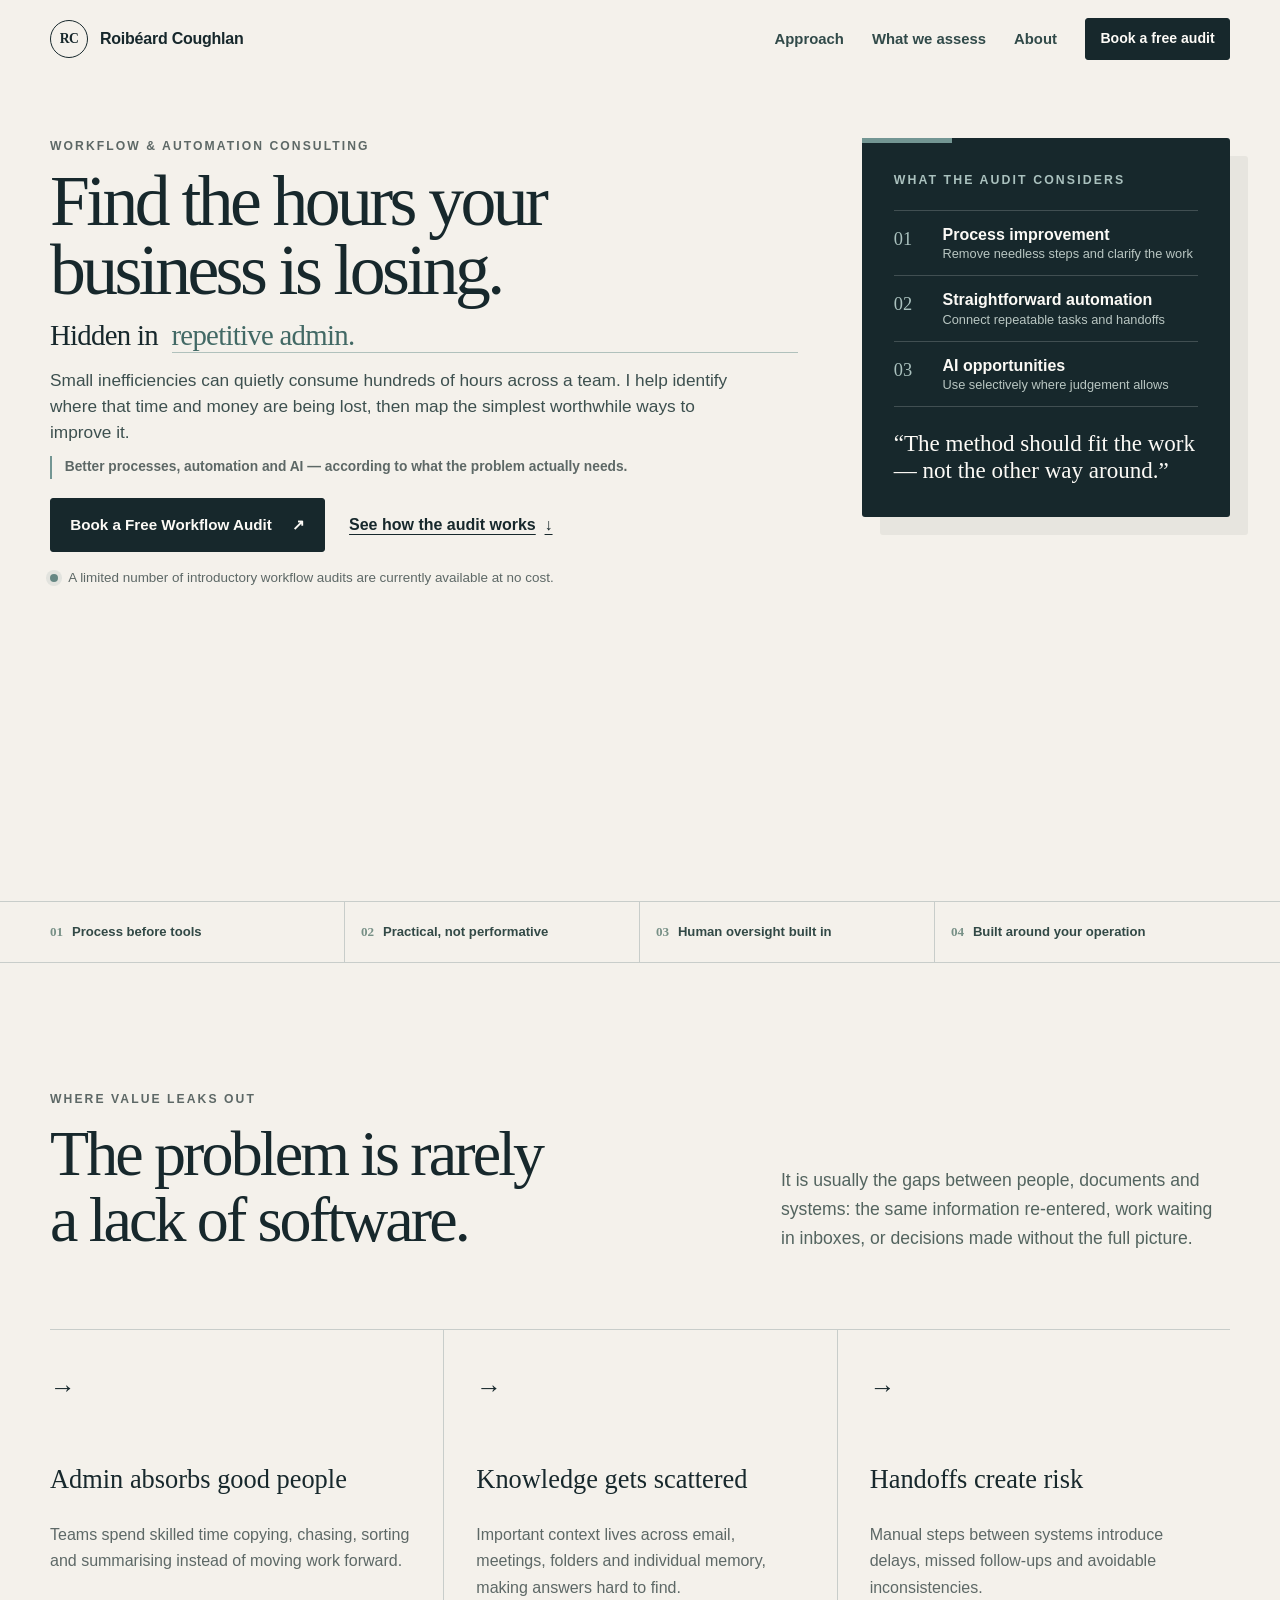
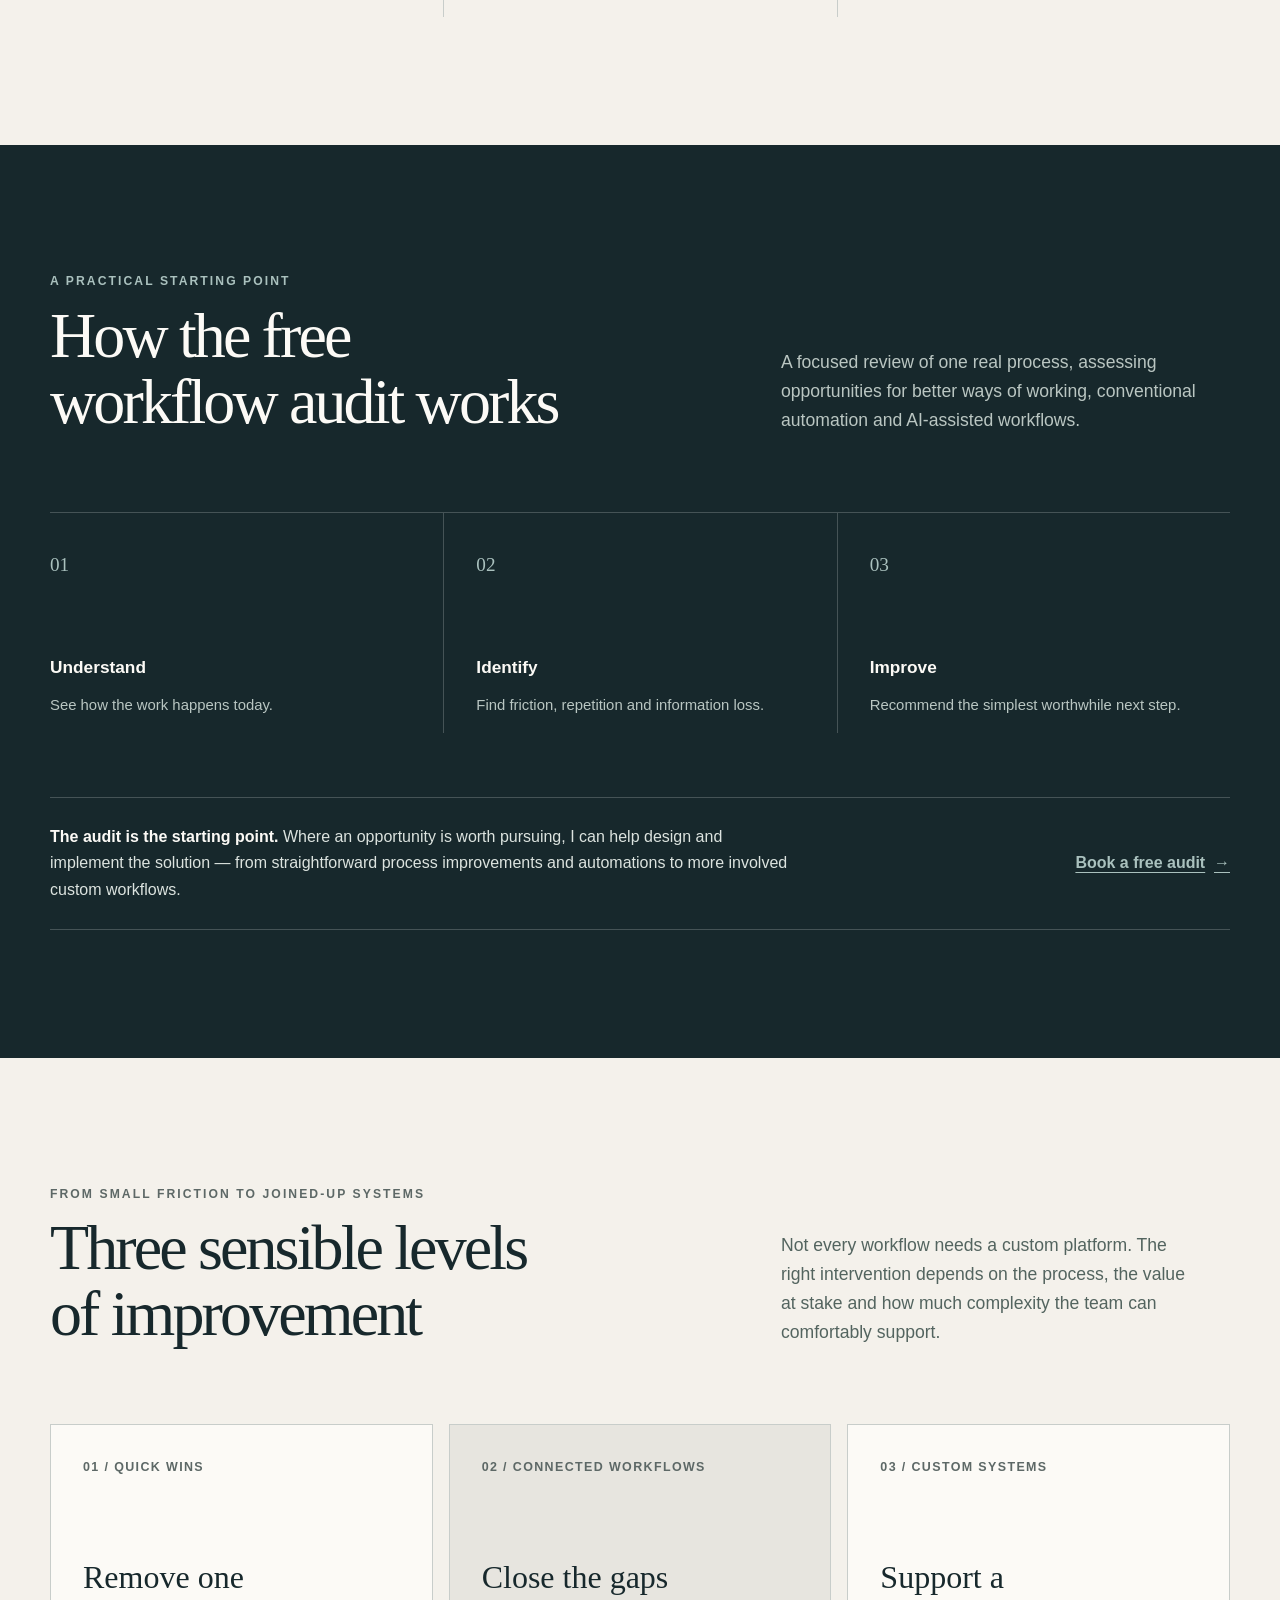
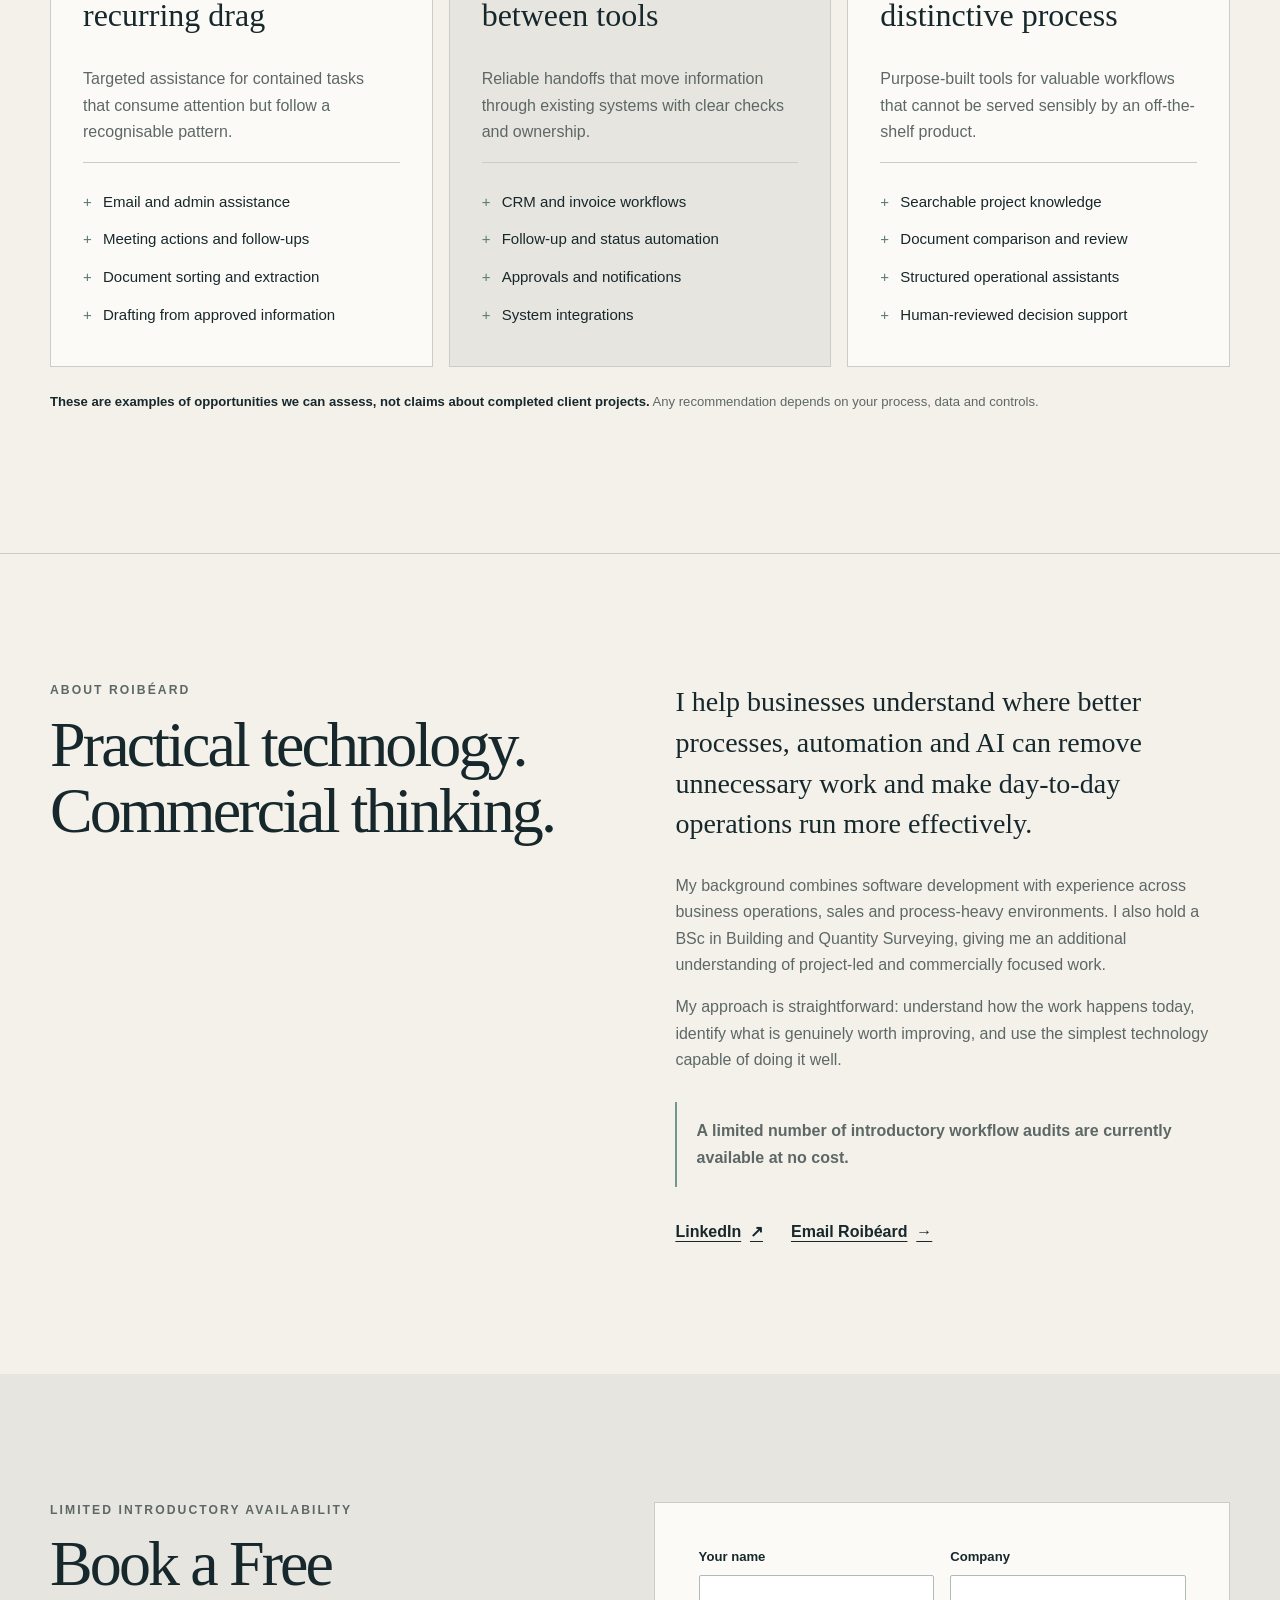
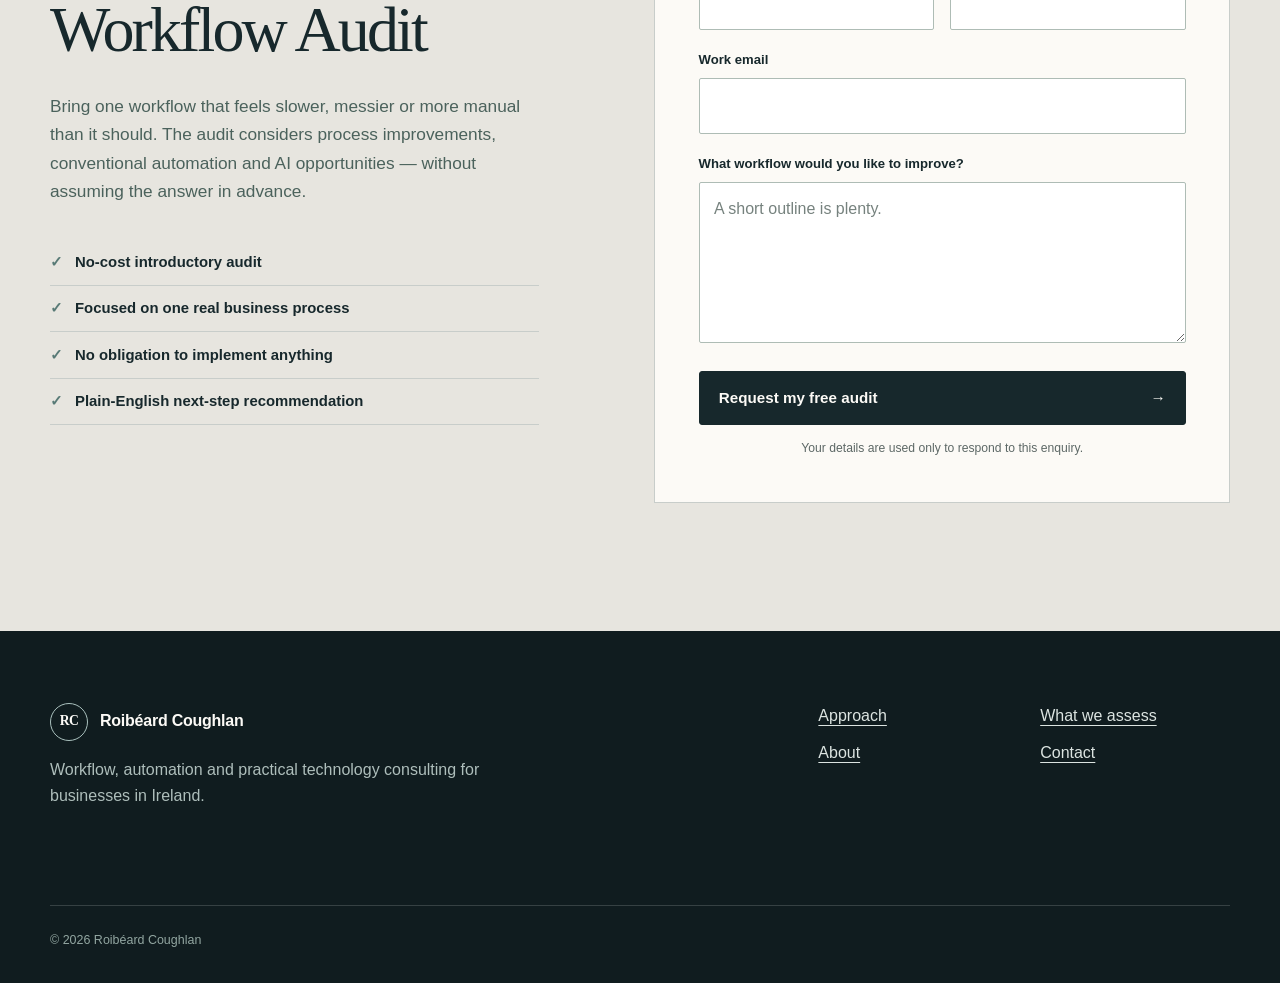
==== index.html @ 9624e8c2 "Revamp homepage, add workflow audit funnel and construction landing page" ====
<!doctype html>
<html lang="en-IE">
<head>
  <meta charset="utf-8">
  <meta name="viewport" content="width=device-width, initial-scale=1">
  <title>Workflow &amp; Automation Consulting | Roibéard Coughlan</title>
  <meta name="description" content="Practical workflow and automation consulting for businesses in Ireland. Find repetitive work, slow handoffs and inefficient processes, then improve what matters.">
  <link rel="canonical" href="https://roibeardcoughlan.com/">
  <meta property="og:site_name" content="Roibéard Coughlan">
  <meta property="og:title" content="Workflow and automation consulting for better business operations">
  <meta property="og:description" content="Find the friction, improve the process and use technology where it genuinely adds value.">
  <meta property="og:url" content="https://roibeardcoughlan.com/">
  <meta property="og:type" content="website">
  <meta name="twitter:card" content="summary">
  <meta name="theme-color" content="#102a2c">
  <link rel="icon" href="/assets/images/icons-8.png" type="image/png">
  <link rel="stylesheet" href="/assets/css/styles.css">
  <script type="application/ld+json">
  {
    "@context": "https://schema.org",
    "@type": "Person",
    "name": "Roibéard Coughlan",
    "url": "https://roibeardcoughlan.com/",
    "email": "mailto:contact@roibeardcoughlan.com",
    "jobTitle": "Workflow and Automation Consultant",
    "areaServed": "Ireland",
    "sameAs": ["https://www.linkedin.com/in/roib%C3%A9ard-r-coughlan-06a202189/"]
  }
  </script>
</head>
<body>
  <a class="skip-link" href="#main">Skip to main content</a>
  <header class="site-header" data-header>
    <div class="shell nav-wrap">
      <a class="brand" href="/" aria-label="Roibéard Coughlan, home"><span class="brand-mark" aria-hidden="true">RC</span><span>Roibéard Coughlan</span></a>
      <button class="nav-toggle" type="button" aria-expanded="false" aria-controls="primary-nav" data-nav-toggle><span class="sr-only">Open navigation</span><span></span><span></span></button>
      <nav class="primary-nav" id="primary-nav" aria-label="Primary navigation" data-nav>
        <a href="#approach">Approach</a><a href="#opportunities">What we assess</a><a href="#about">About</a><a class="button button-small" href="#book">Book a free audit</a>
      </nav>
    </div>
  </header>

  <main id="main">
    <section class="hero">
      <div class="shell hero-grid">
        <div class="hero-copy">
          <p class="eyebrow">Workflow &amp; Automation Consulting</p>
          <h1>Find the hours your business is losing.</h1>
          <p class="hero-rotation" aria-label="Hidden in repetitive admin, slow follow-ups, disconnected systems, and work that's become just part of the job.">
            <span class="hero-rotation-label" aria-hidden="true">Hidden in</span>
            <span class="hero-rotation-window" aria-hidden="true"><span data-rotating-phrase>repetitive admin.</span></span>
          </p>
          <p class="hero-lead">Small inefficiencies can quietly consume hundreds of hours across a team. I help identify where that time and money are being lost, then map the simplest worthwhile ways to improve it.</p>
          <p class="technology-note">Better processes, automation and AI — according to what the problem actually needs.</p>
          <div class="hero-actions"><a class="button" href="#book">Book a Free Workflow Audit <span aria-hidden="true">↗</span></a><a class="text-link" href="#approach">See how the audit works <span aria-hidden="true">↓</span></a></div>
          <p class="pilot-note"><span aria-hidden="true"></span> A limited number of introductory workflow audits are currently available at no cost.</p>
        </div>
        <aside class="audit-card" aria-label="The workflow audit principle">
          <p class="card-kicker">What the audit considers</p>
          <ol class="audit-flow">
            <li><span>01</span><strong>Process improvement</strong><small>Remove needless steps and clarify the work</small></li>
            <li><span>02</span><strong>Straightforward automation</strong><small>Connect repeatable tasks and handoffs</small></li>
            <li><span>03</span><strong>AI opportunities</strong><small>Use selectively where judgement allows</small></li>
          </ol>
          <blockquote>“The method should fit the work — not the other way around.”</blockquote>
        </aside>
      </div>
    </section>

    <section class="trust-strip" aria-label="Service principles"><div class="shell trust-grid"><p><span>01</span>Process before tools</p><p><span>02</span>Practical, not performative</p><p><span>03</span>Human oversight built in</p><p><span>04</span>Built around your operation</p></div></section>

    <section class="section problems" id="problems">
      <div class="shell split-heading"><div><p class="eyebrow">Where value leaks out</p><h2>The problem is rarely a lack of software.</h2></div><div class="section-intro"><p>It is usually the gaps between people, documents and systems: the same information re-entered, work waiting in inboxes, or decisions made without the full picture.</p></div></div>
      <div class="shell problem-grid">
        <article><span class="line-icon" aria-hidden="true">→</span><h3>Admin absorbs good people</h3><p>Teams spend skilled time copying, chasing, sorting and summarising instead of moving work forward.</p></article>
        <article><span class="line-icon" aria-hidden="true">→</span><h3>Knowledge gets scattered</h3><p>Important context lives across email, meetings, folders and individual memory, making answers hard to find.</p></article>
        <article><span class="line-icon" aria-hidden="true">→</span><h3>Handoffs create risk</h3><p>Manual steps between systems introduce delays, missed follow-ups and avoidable inconsistencies.</p></article>
      </div>
    </section>

    <section class="section dark-section" id="approach">
      <div class="shell">
        <div class="split-heading on-dark"><div><p class="eyebrow">A practical starting point</p><h2>How the free workflow audit works</h2></div><div class="section-intro"><p>A focused review of one real process, assessing opportunities for better ways of working, conventional automation and AI-assisted workflows.</p></div></div>
        <ol class="process-grid">
          <li><span>01</span><h3>Understand</h3><p>See how the work happens today.</p></li>
          <li><span>02</span><h3>Identify</h3><p>Find friction, repetition and information loss.</p></li>
          <li><span>03</span><h3>Improve</h3><p>Recommend the simplest worthwhile next step.</p></li>
        </ol>
        <div class="principle-callout"><p><strong>The audit is the starting point.</strong> Where an opportunity is worth pursuing, I can help design and implement the solution — from straightforward process improvements and automations to more involved custom workflows.</p><a class="text-link light" href="#book">Book a free audit <span aria-hidden="true">→</span></a></div>
      </div>
    </section>

    <section class="section" id="opportunities">
      <div class="shell split-heading"><div><p class="eyebrow">From small friction to joined-up systems</p><h2>Three sensible levels of improvement</h2></div><div class="section-intro"><p>Not every workflow needs a custom platform. The right intervention depends on the process, the value at stake and how much complexity the team can comfortably support.</p></div></div>
      <div class="shell service-grid">
        <article><p class="service-number">01 / Quick wins</p><h3>Remove one recurring drag</h3><p>Targeted assistance for contained tasks that consume attention but follow a recognisable pattern.</p><ul><li>Email and admin assistance</li><li>Meeting actions and follow-ups</li><li>Document sorting and extraction</li><li>Drafting from approved information</li></ul></article>
        <article><p class="service-number">02 / Connected workflows</p><h3>Close the gaps between tools</h3><p>Reliable handoffs that move information through existing systems with clear checks and ownership.</p><ul><li>CRM and invoice workflows</li><li>Follow-up and status automation</li><li>Approvals and notifications</li><li>System integrations</li></ul></article>
        <article><p class="service-number">03 / Custom systems</p><h3>Support a distinctive process</h3><p>Purpose-built tools for valuable workflows that cannot be served sensibly by an off-the-shelf product.</p><ul><li>Searchable project knowledge</li><li>Document comparison and review</li><li>Structured operational assistants</li><li>Human-reviewed decision support</li></ul></article>
      </div>
      <p class="examples-note shell"><strong>These are examples of opportunities we can assess, not claims about completed client projects.</strong> Any recommendation depends on your process, data and controls.</p>
    </section>

    <section class="section about-section" id="about">
      <div class="shell about-grid about-text-only">
        <div class="about-heading"><p class="eyebrow">About Roibéard</p><h2>Practical technology.<br>Commercial thinking.</h2></div>
        <div class="about-copy"><p class="large-copy">I help businesses understand where better processes, automation and AI can remove unnecessary work and make day-to-day operations run more effectively.</p><p>My background combines software development with experience across business operations, sales and process-heavy environments. I also hold a BSc in Building and Quantity Surveying, giving me an additional understanding of project-led and commercially focused work.</p><p>My approach is straightforward: understand how the work happens today, identify what is genuinely worth improving, and use the simplest technology capable of doing it well.</p><p class="availability-note">A limited number of introductory workflow audits are currently available at no cost.</p><div class="about-links"><a class="text-link" href="https://www.linkedin.com/in/roib%C3%A9ard-r-coughlan-06a202189/" target="_blank" rel="noopener noreferrer">LinkedIn <span aria-hidden="true">↗</span></a><a class="text-link" href="mailto:contact@roibeardcoughlan.com">Email Roibéard <span aria-hidden="true">→</span></a></div></div>
      </div>
    </section>

    <section class="section booking-section" id="book">
      <div class="shell booking-grid">
        <div class="booking-copy"><p class="eyebrow">Limited introductory availability</p><h2>Book a Free Workflow Audit</h2><p>Bring one workflow that feels slower, messier or more manual than it should. The audit considers process improvements, conventional automation and AI opportunities — without assuming the answer in advance.</p><ul class="check-list"><li>No-cost introductory audit</li><li>Focused on one real business process</li><li>No obligation to implement anything</li><li>Plain-English next-step recommendation</li></ul></div>
        <form class="audit-form" action="https://formsubmit.co/contact@roibeardcoughlan.com" method="POST">
          <input type="hidden" name="_subject" value="New Workflow Audit request"><input type="hidden" name="_captcha" value="false">
          <div class="field-row"><div class="field"><label for="name">Your name</label><input id="name" name="name" type="text" autocomplete="name" required></div><div class="field"><label for="company">Company</label><input id="company" name="company" type="text" autocomplete="organization" required></div></div>
          <div class="field"><label for="email">Work email</label><input id="email" name="email" type="email" autocomplete="email" required></div>
          <div class="field"><label for="workflow">What workflow would you like to improve?</label><textarea id="workflow" name="workflow" rows="5" placeholder="A short outline is plenty." required></textarea></div>
          <button class="button form-submit" type="submit">Request my free audit <span aria-hidden="true">→</span></button><p class="form-note">Your details are used only to respond to this enquiry.</p>
        </form>
      </div>
    </section>
  </main>

  <footer class="site-footer"><div class="shell footer-grid"><div><a class="brand footer-brand" href="/"><span class="brand-mark" aria-hidden="true">RC</span><span>Roibéard Coughlan</span></a><p>Workflow, automation and practical technology consulting for businesses in Ireland.</p></div><div class="footer-links"><a href="#approach">Approach</a><a href="#opportunities">What we assess</a><a href="#about">About</a><a href="mailto:contact@roibeardcoughlan.com">Contact</a></div><p class="copyright">© <span data-year>2026</span> Roibéard Coughlan</p></div></footer>
  <script src="/assets/js/site.js" defer></script>
  <script>(function(){if(!window.chatbase||window.chatbase("getState")!=="initialized"){window.chatbase=(...arguments)=>{if(!window.chatbase.q){window.chatbase.q=[]}window.chatbase.q.push(arguments)};window.chatbase=new Proxy(window.chatbase,{get(target,prop){if(prop==="q"){return target.q}return(...args)=>target(prop,...args)}})}const onLoad=function(){const script=document.createElement("script");script.src="https://www.chatbase.co/embed.min.js";script.id="gBiyeGZamISg8_NqUosKC";script.domain="www.chatbase.co";document.body.appendChild(script)};if(document.readyState==="complete"){onLoad()}else{window.addEventListener("load",onLoad)}})();</script>
</body>
</html>
---- assets/css/styles.css ----
:root {
  --ink: #17282c;
  --ink-deep: #101c1f;
  --paper: #f4f1eb;
  --white: #fcfaf6;
  --mist: #e7e5df;
  --line: #c8cdca;
  --accent: #739693;
  --accent-light: #aac1be;
  --muted: #5d6866;
  --serif: Georgia, "Times New Roman", serif;
  --sans: Inter, ui-sans-serif, -apple-system, BlinkMacSystemFont, "Segoe UI", sans-serif;
  --shell: min(1180px, calc(100% - 48px));
  --radius: 3px;
}
* { box-sizing: border-box; }
html { scroll-behavior: smooth; }
body { margin: 0; background: var(--paper); color: var(--ink); font-family: var(--sans); font-size: 1rem; line-height: 1.65; -webkit-font-smoothing: antialiased; }
body.nav-open { overflow: hidden; }
a { color: inherit; }
img { display: block; max-width: 100%; }
button, input, textarea { font: inherit; }
button, a { -webkit-tap-highlight-color: transparent; }
a:focus-visible, button:focus-visible { outline: 3px solid #5f817d; outline-offset: 4px; }
h1, h2, h3, p { margin-top: 0; }
h1, h2, h3 { text-wrap: balance; }
p { text-wrap: pretty; }
.shell { width: var(--shell); margin-inline: auto; }
.sr-only { position: absolute; width: 1px; height: 1px; padding: 0; margin: -1px; overflow: hidden; clip: rect(0, 0, 0, 0); white-space: nowrap; border: 0; }
.skip-link { position: fixed; top: .75rem; left: .75rem; z-index: 2000; padding: .7rem 1rem; background: var(--white); color: var(--ink); transform: translateY(-150%); }
.skip-link:focus { transform: translateY(0); }

.site-header { position: sticky; top: 0; z-index: 1000; background: rgba(244, 241, 235, .94); border-bottom: 1px solid transparent; backdrop-filter: blur(12px); }
.site-header.is-scrolled { border-color: var(--line); }
.nav-wrap { min-height: 78px; display: flex; align-items: center; justify-content: space-between; gap: 2rem; }
.brand { display: inline-flex; align-items: center; gap: .75rem; text-decoration: none; font-weight: 700; letter-spacing: -.015em; }
.brand-mark { display: grid; place-items: center; width: 38px; height: 38px; border: 1px solid var(--ink); border-radius: 50%; font-family: var(--serif); font-size: .85rem; font-weight: 700; letter-spacing: -.04em; }
.primary-nav { display: flex; align-items: center; gap: 1.75rem; }
.primary-nav > a:not(.button) { position: relative; text-decoration: none; color: #314a49; font-size: .93rem; font-weight: 600; }
.primary-nav > a:not(.button)::after { content: ""; position: absolute; left: 0; right: 100%; bottom: -.3rem; height: 1px; background: currentColor; transition: right 180ms ease; }
.primary-nav > a:not(.button):hover::after { right: 0; }
.nav-toggle { display: none; }
.button { display: inline-flex; align-items: center; justify-content: space-between; gap: 1.25rem; min-height: 54px; padding: .85rem 1.2rem; border: 1px solid var(--ink); border-radius: var(--radius); background: var(--ink); color: var(--white); text-decoration: none; font-weight: 700; font-size: .95rem; cursor: pointer; transition: background 180ms ease, color 180ms ease, transform 180ms ease; }
.button:hover { background: #1a3b3d; transform: translateY(-1px); }
.button-small { min-height: 42px; padding: .55rem .9rem; font-size: .88rem; }
.button-outline { background: transparent; color: var(--ink); }
.button-outline:hover { background: var(--ink); color: var(--white); }
.text-link { display: inline-flex; align-items: center; gap: .55rem; color: var(--ink); text-underline-offset: .28em; font-weight: 700; }
.text-link.light { color: var(--accent-light); }

.hero { min-height: calc(100svh - 78px); display: grid; align-content: start; padding: clamp(3rem, 6.5svh, 4.5rem) 0; overflow: hidden; }
.hero-grid { display: grid; grid-template-columns: minmax(0, 1.34fr) minmax(330px, .66fr); gap: clamp(2.5rem, 5vw, 5rem); align-items: start; }
.eyebrow { margin-bottom: .8rem; color: var(--muted); font-size: .76rem; font-weight: 800; letter-spacing: .17em; line-height: 1.4; text-transform: uppercase; }
h1 { max-width: 780px; margin-bottom: .85rem; font-family: var(--serif); font-size: clamp(3.5rem, 5.6vw, 5.25rem); font-weight: 400; letter-spacing: -.05em; line-height: .96; }
h1 em { color: #426965; font-weight: 400; }
.hero-lead { max-width: 720px; margin-bottom: .65rem; color: #3d504f; font-size: clamp(1.05rem, 1.35vw, 1.18rem); line-height: 1.5; }
.hero-rotation { display: grid; grid-template-columns: max-content minmax(0, 1fr); align-items: start; gap: .3rem .85rem; max-width: 760px; margin: 0 0 .95rem; font-family: var(--serif); font-size: clamp(1.65rem, 2.25vw, 2.1rem); letter-spacing: -.025em; line-height: 1.15; }
.hero-rotation-label { color: var(--ink); }
.hero-rotation-window { display: block; min-width: 0; min-height: 2.3em; overflow: hidden; border-bottom: 1px solid rgba(115, 150, 147, .52); }
.hero-rotation-window [data-rotating-phrase] { display: block; color: #426965; transition: opacity 360ms ease, transform 360ms cubic-bezier(.22, 1, .36, 1); }
.hero-rotation-window [data-rotating-phrase].is-changing { opacity: 0; transform: translateY(-.25em); }
.technology-note { margin: 0 0 1.2rem; padding-left: .8rem; border-left: 2px solid var(--accent); color: var(--muted); font-size: .86rem; font-weight: 650; }
.hero-actions { display: flex; align-items: center; gap: 1.5rem; flex-wrap: wrap; }
.pilot-note { margin: .9rem 0 0; color: var(--muted); font-size: .84rem; }
.pilot-note span { display: inline-block; width: 8px; height: 8px; margin-right: .45rem; border-radius: 50%; background: #668783; box-shadow: 0 0 0 4px rgba(102, 135, 131, .13); }
.audit-card, .project-card { position: relative; padding: clamp(2rem, 4vw, 3.4rem); background: var(--ink); color: var(--white); border-radius: var(--radius); box-shadow: 22px 22px 0 var(--mist); }
.hero .audit-card { padding: clamp(1.75rem, 2.5vw, 2.35rem); box-shadow: 18px 18px 0 var(--mist); }
.audit-card::before { content: ""; position: absolute; top: 0; left: 0; width: 90px; height: 5px; background: var(--accent); }
.card-kicker { color: var(--accent-light); font-size: .77rem; font-weight: 800; letter-spacing: .17em; text-transform: uppercase; }
.audit-flow { margin: 1.25rem 0 1.4rem; padding: 0; list-style: none; }
.audit-flow li { display: grid; grid-template-columns: 36px 1fr; column-gap: .8rem; padding: .8rem 0; border-top: 1px solid rgba(255, 255, 255, .18); }
.audit-flow li:last-child { border-bottom: 1px solid rgba(255, 255, 255, .18); }
.audit-flow span { grid-row: 1 / 3; color: var(--accent-light); font-family: var(--serif); font-size: 1.15rem; }
.audit-flow strong { line-height: 1.35; }
.audit-flow small { color: #b9c6c2; font-size: .8rem; line-height: 1.35; }
.audit-card blockquote { margin: 0; font-family: var(--serif); font-size: clamp(1.2rem, 1.8vw, 1.55rem); line-height: 1.2; }

.trust-strip { border-block: 1px solid var(--line); }
.trust-grid { display: grid; grid-template-columns: repeat(4, 1fr); }
.trust-grid.three { grid-template-columns: repeat(3, 1fr); }
.trust-grid p { margin: 0; padding: 1.2rem 1rem; border-right: 1px solid var(--line); color: #324946; font-size: .82rem; font-weight: 700; }
.trust-grid p:first-child { padding-left: 0; }
.trust-grid p:last-child { border-right: 0; }
.trust-grid span { margin-right: .55rem; color: #779086; font-family: var(--serif); }

.section { padding: clamp(5rem, 10vw, 9rem) 0; }
.split-heading { display: grid; grid-template-columns: 1.05fr .75fr; gap: 8vw; align-items: end; margin-bottom: clamp(3rem, 6vw, 5.5rem); }
h2 { margin-bottom: 0; font-family: var(--serif); font-size: clamp(2.35rem, 5vw, 4.7rem); font-weight: 400; letter-spacing: -.045em; line-height: 1.03; }
.section-intro { color: #53645f; font-size: 1.1rem; }
.section-intro p { margin-bottom: 0; }
.problem-grid { display: grid; grid-template-columns: repeat(3, 1fr); border-top: 1px solid var(--line); }
.problem-grid article { padding: 2.2rem 2rem 0 0; }
.problem-grid article + article { padding-left: 2rem; border-left: 1px solid var(--line); }
.line-icon { display: inline-block; margin-bottom: 3.5rem; font-size: 1.6rem; }
.problem-grid h3, .service-grid h3, .opportunity-grid h3 { font-family: var(--serif); font-size: 1.65rem; font-weight: 400; line-height: 1.2; }
.problem-grid p, .service-grid > article > p, .opportunity-grid p { color: var(--muted); }

.dark-section { background: var(--ink); color: var(--white); }
.on-dark .eyebrow, .dark-section .eyebrow { color: var(--accent-light); }
.on-dark .section-intro { color: #bac6c2; }
.process-grid { display: grid; grid-template-columns: repeat(3, 1fr); margin: 0; padding: 0; border-top: 1px solid rgba(255,255,255,.2); list-style: none; }
.process-grid li { position: relative; padding: 2.3rem 2rem 1rem 0; }
.process-grid li + li { padding-left: 2rem; border-left: 1px solid rgba(255,255,255,.2); }
.process-grid span { display: block; margin-bottom: 4.5rem; color: var(--accent-light); font-family: var(--serif); font-size: 1.2rem; }
.process-grid h3 { margin-bottom: .7rem; font-size: 1.08rem; }
.process-grid p { margin-bottom: 0; color: #b9c6c2; font-size: .93rem; }
.principle-callout { display: flex; justify-content: space-between; align-items: center; gap: 3rem; margin-top: 4rem; padding: 1.6rem 0; border-block: 1px solid rgba(255,255,255,.2); }
.principle-callout p { max-width: 750px; margin: 0; color: #dce3df; }
.principle-callout strong { color: var(--white); }

.service-grid { display: grid; grid-template-columns: repeat(3, 1fr); gap: 1rem; }
.service-grid article { display: flex; flex-direction: column; min-height: 540px; padding: 2rem; background: var(--white); border: 1px solid var(--line); }
.service-grid article:nth-child(2) { background: var(--mist); }
.service-number { margin-bottom: 5rem; color: #587a76; font-size: .78rem; font-weight: 800; letter-spacing: .11em; text-transform: uppercase; }
.service-grid h3 { font-size: 2rem; }
.service-grid ul { margin: auto 0 0; padding: 1.3rem 0 0; border-top: 1px solid var(--line); list-style: none; }
.service-grid li { padding: .4rem 0; font-size: .94rem; }
.service-grid li::before { content: "+"; margin-right: .7rem; color: #587a76; }
.examples-note { margin-top: 1.5rem; color: var(--muted); font-size: .82rem; }
.examples-note strong { color: var(--ink); }

.about-section { border-top: 1px solid var(--line); }
.about-grid { display: grid; grid-template-columns: .92fr 1fr; gap: clamp(3rem, 9vw, 8rem); align-items: start; }
.about-heading { max-width: 580px; }
.about-copy h2 { margin-bottom: 2rem; }
.large-copy { font-family: var(--serif); font-size: clamp(1.35rem, 2.3vw, 1.75rem); line-height: 1.45; }
.about-copy > p:not(.eyebrow):not(.large-copy) { color: var(--muted); }
.about-copy .availability-note { margin-top: 1.8rem; padding: 1rem 0 1rem 1.2rem; border-left: 2px solid var(--accent); color: var(--ink); font-weight: 700; }
.about-links { display: flex; gap: 1.75rem; margin-top: 2rem; flex-wrap: wrap; }

.booking-section { background: var(--mist); }
.booking-grid { display: grid; grid-template-columns: .85fr 1fr; gap: clamp(3rem, 9vw, 8rem); align-items: start; }
.booking-copy h2 { margin-bottom: 1.8rem; }
.booking-copy > p:not(.eyebrow) { color: #4b625c; font-size: 1.08rem; }
.check-list { margin: 2.1rem 0 0; padding: 0; list-style: none; }
.check-list li { padding: .65rem 0; border-bottom: 1px solid var(--line); font-size: .93rem; font-weight: 700; }
.check-list li::before { content: "✓"; margin-right: .75rem; color: #587a76; }
.audit-form { padding: clamp(1.6rem, 4vw, 2.7rem); background: var(--white); border: 1px solid var(--line); }
.field-row { display: grid; grid-template-columns: 1fr 1fr; gap: 1rem; }
.field { margin-bottom: 1.2rem; }
.field label { display: block; margin-bottom: .45rem; font-size: .82rem; font-weight: 800; }
.field input, .field textarea { width: 100%; padding: .85rem .9rem; border: 1px solid #aebcb5; border-radius: 2px; background: #fff; color: var(--ink); }
.field textarea { resize: vertical; }
.field input:focus, .field textarea:focus { outline: 3px solid rgba(95, 129, 125, .22); border-color: #496e6a; }
.field textarea::placeholder { color: #76827e; }
.form-submit { width: 100%; }
.form-note { margin: .85rem 0 0; color: var(--muted); font-size: .76rem; text-align: center; }

.site-footer { padding: 4.5rem 0 2rem; background: var(--ink-deep); color: var(--white); }
.footer-grid { display: grid; grid-template-columns: 1.4fr .8fr; gap: 3rem; align-items: start; }
.footer-brand { margin-bottom: 1rem; }
.footer-brand .brand-mark { border-color: var(--accent-light); }
.footer-grid > div:first-child p { max-width: 440px; color: #aebebb; }
.footer-links { display: grid; grid-template-columns: 1fr 1fr; gap: .7rem 2rem; }
.footer-links a { color: #dce4e1; text-underline-offset: .25rem; }
.copyright { grid-column: 1 / -1; margin: 2rem 0 0; padding-top: 1.5rem; border-top: 1px solid rgba(255,255,255,.16); color: #92a6a1; font-size: .78rem; }

.construction-hero h1 { font-size: clamp(3.25rem, 7.3vw, 6.6rem); }
.project-card { padding: 0; overflow: hidden; box-shadow: 22px 22px 0 var(--accent); }
.project-card-head { display: flex; justify-content: space-between; gap: 1rem; padding: 1.25rem 1.5rem; border-bottom: 1px solid rgba(255,255,255,.17); }
.project-card-head p { margin: 0; font-weight: 800; }
.project-card-head span { color: var(--accent-light); font-size: .75rem; font-weight: 800; letter-spacing: .12em; text-transform: uppercase; }
.project-flow { padding: 1rem 1.5rem; }
.project-flow > div { display: grid; grid-template-columns: 45px 1fr; padding: 1.25rem 0; border-bottom: 1px solid rgba(255,255,255,.15); }
.project-flow span { grid-row: 1 / 3; color: var(--accent-light); font-family: var(--serif); font-size: 1.25rem; }
.project-flow p { margin: 0; font-weight: 700; }
.project-flow small { color: #afc0bc; }
.project-card-note { margin: 0; padding: 1.1rem 1.5rem 1.4rem; color: #b9c6c2; font-size: .85rem; }
.opportunity-grid { display: grid; grid-template-columns: repeat(3, 1fr); border-top: 1px solid var(--line); border-left: 1px solid var(--line); }
.opportunity-grid article { min-height: 270px; padding: 1.8rem; border-right: 1px solid var(--line); border-bottom: 1px solid var(--line); }
.opportunity-grid article > span { display: block; margin-bottom: 3rem; color: #587a76; font-family: var(--serif); }
.construction-audit-grid { display: grid; grid-template-columns: .85fr 1fr; gap: 9vw; }
.construction-audit-grid h2 { margin-bottom: 2rem; }
.dark-section .large-copy { color: #c1ceca; }
.audit-detail-list { margin: 0; padding: 0; list-style: none; }
.audit-detail-list li { display: grid; grid-template-columns: 52px 1fr; gap: 1rem; padding: 1.4rem 0; border-top: 1px solid rgba(255,255,255,.2); }
.audit-detail-list li:last-child { border-bottom: 1px solid rgba(255,255,255,.2); }
.audit-detail-list span { color: var(--accent-light); font-family: var(--serif); font-size: 1.2rem; }
.audit-detail-list h3 { margin-bottom: .25rem; font-size: 1.05rem; }
.audit-detail-list p { margin: 0; color: #b9c6c2; font-size: .92rem; }
.about-compact-grid { display: grid; grid-template-columns: 1fr .75fr; gap: 9vw; }
.about-compact-grid > div:last-child p { color: var(--muted); }

@media (min-width: 1100px) {
  .hero-rotation-window { min-height: 1.15em; }
}

@media (max-width: 900px) {
  :root { --shell: min(100% - 36px, 720px); }
  .nav-toggle { display: grid; gap: 6px; width: 44px; height: 44px; place-content: center; border: 1px solid var(--line); background: transparent; cursor: pointer; }
  .nav-toggle > span:not(.sr-only) { display: block; width: 20px; height: 2px; background: var(--ink); transition: transform 180ms ease; }
  .nav-toggle[aria-expanded="true"] > span:nth-child(2) { transform: translateY(4px) rotate(45deg); }
  .nav-toggle[aria-expanded="true"] > span:nth-child(3) { transform: translateY(-4px) rotate(-45deg); }
  .primary-nav { position: fixed; inset: 78px 0 auto; display: none; padding: 1.5rem 18px 2rem; background: var(--paper); border-bottom: 1px solid var(--line); flex-direction: column; align-items: stretch; gap: 0; }
  .primary-nav.is-open { display: flex; }
  .primary-nav > a:not(.button) { padding: .9rem 0; border-bottom: 1px solid var(--line); font-size: 1rem; }
  .primary-nav .button { margin-top: 1rem; }
  .hero { min-height: auto; }
  .hero-grid, .split-heading, .about-grid, .booking-grid, .construction-audit-grid, .about-compact-grid { grid-template-columns: 1fr; }
  .hero-grid { gap: 4rem; }
  .audit-card, .project-card { max-width: 620px; }
  .trust-grid { grid-template-columns: 1fr 1fr; }
  .trust-grid p:nth-child(2) { border-right: 0; }
  .trust-grid p:nth-child(-n+2) { border-bottom: 1px solid var(--line); }
  .trust-grid.three { grid-template-columns: 1fr; }
  .trust-grid.three p { border-right: 0; border-bottom: 1px solid var(--line); padding-left: 0; }
  .trust-grid.three p:last-child { border-bottom: 0; }
  .split-heading { gap: 2rem; align-items: start; }
  .problem-grid, .service-grid { grid-template-columns: 1fr; }
  .problem-grid article, .problem-grid article + article { padding: 2rem 0; border-left: 0; border-bottom: 1px solid var(--line); }
  .line-icon { margin-bottom: 2rem; }
  .process-grid { grid-template-columns: repeat(3, 1fr); }
  .process-grid span { margin-bottom: 2.5rem; }
  .service-grid article { min-height: 440px; }
  .opportunity-grid { grid-template-columns: 1fr 1fr; }
}

@media (max-width: 580px) {
  :root { --shell: calc(100% - 28px); }
  .nav-wrap { min-height: 70px; }
  .brand { font-size: .92rem; }
  .brand-mark { width: 34px; height: 34px; }
  .primary-nav { inset-block-start: 70px; }
  .hero { padding: 4.5rem 0 5rem; }
  h1 { font-size: clamp(3.2rem, 16vw, 4.5rem); }
  .hero-rotation { grid-template-columns: 1fr; gap: .25rem; }
  .hero-rotation-window { width: 100%; min-height: 2.4em; }
  .hero-actions { align-items: stretch; flex-direction: column; }
  .hero-actions .button { width: 100%; }
  .audit-card, .project-card { box-shadow: 10px 10px 0 var(--mist); }
  .project-card { box-shadow: 10px 10px 0 var(--accent); }
  .trust-grid { grid-template-columns: 1fr; }
  .trust-grid p, .trust-grid p:first-child { padding-inline: 0; border-right: 0; border-bottom: 1px solid var(--line); }
  .trust-grid p:last-child { border-bottom: 0; }
  .section { padding: 5.5rem 0; }
  .process-grid { grid-template-columns: 1fr; }
  .process-grid li, .process-grid li + li { padding: 1.7rem 0; border-left: 0; border-bottom: 1px solid rgba(255,255,255,.2); }
  .process-grid span { margin-bottom: 1.5rem; }
  .principle-callout { align-items: flex-start; flex-direction: column; gap: 1.25rem; }
  .service-grid article { min-height: auto; }
  .service-number { margin-bottom: 3rem; }
  .service-grid ul { margin-top: 2.5rem; }
  .field-row, .opportunity-grid, .footer-grid { grid-template-columns: 1fr; }
  .opportunity-grid { border-left: 0; }
  .opportunity-grid article { min-height: auto; padding-inline: 0; border-right: 0; }
  .opportunity-grid article > span { margin-bottom: 2rem; }
  .footer-links { margin-top: .5rem; }
}

@media (prefers-reduced-motion: reduce) {
  html { scroll-behavior: auto; }
  *, *::before, *::after { scroll-behavior: auto !important; transition-duration: .01ms !important; }
  .hero-rotation-window [data-rotating-phrase] { transform: none !important; }
}
@media print {
  .site-header, .site-footer, .button, .chatbase-bubble-button { display: none !important; }
  body { background: white; color: black; }
  .section, .hero { padding: 2rem 0; }
}
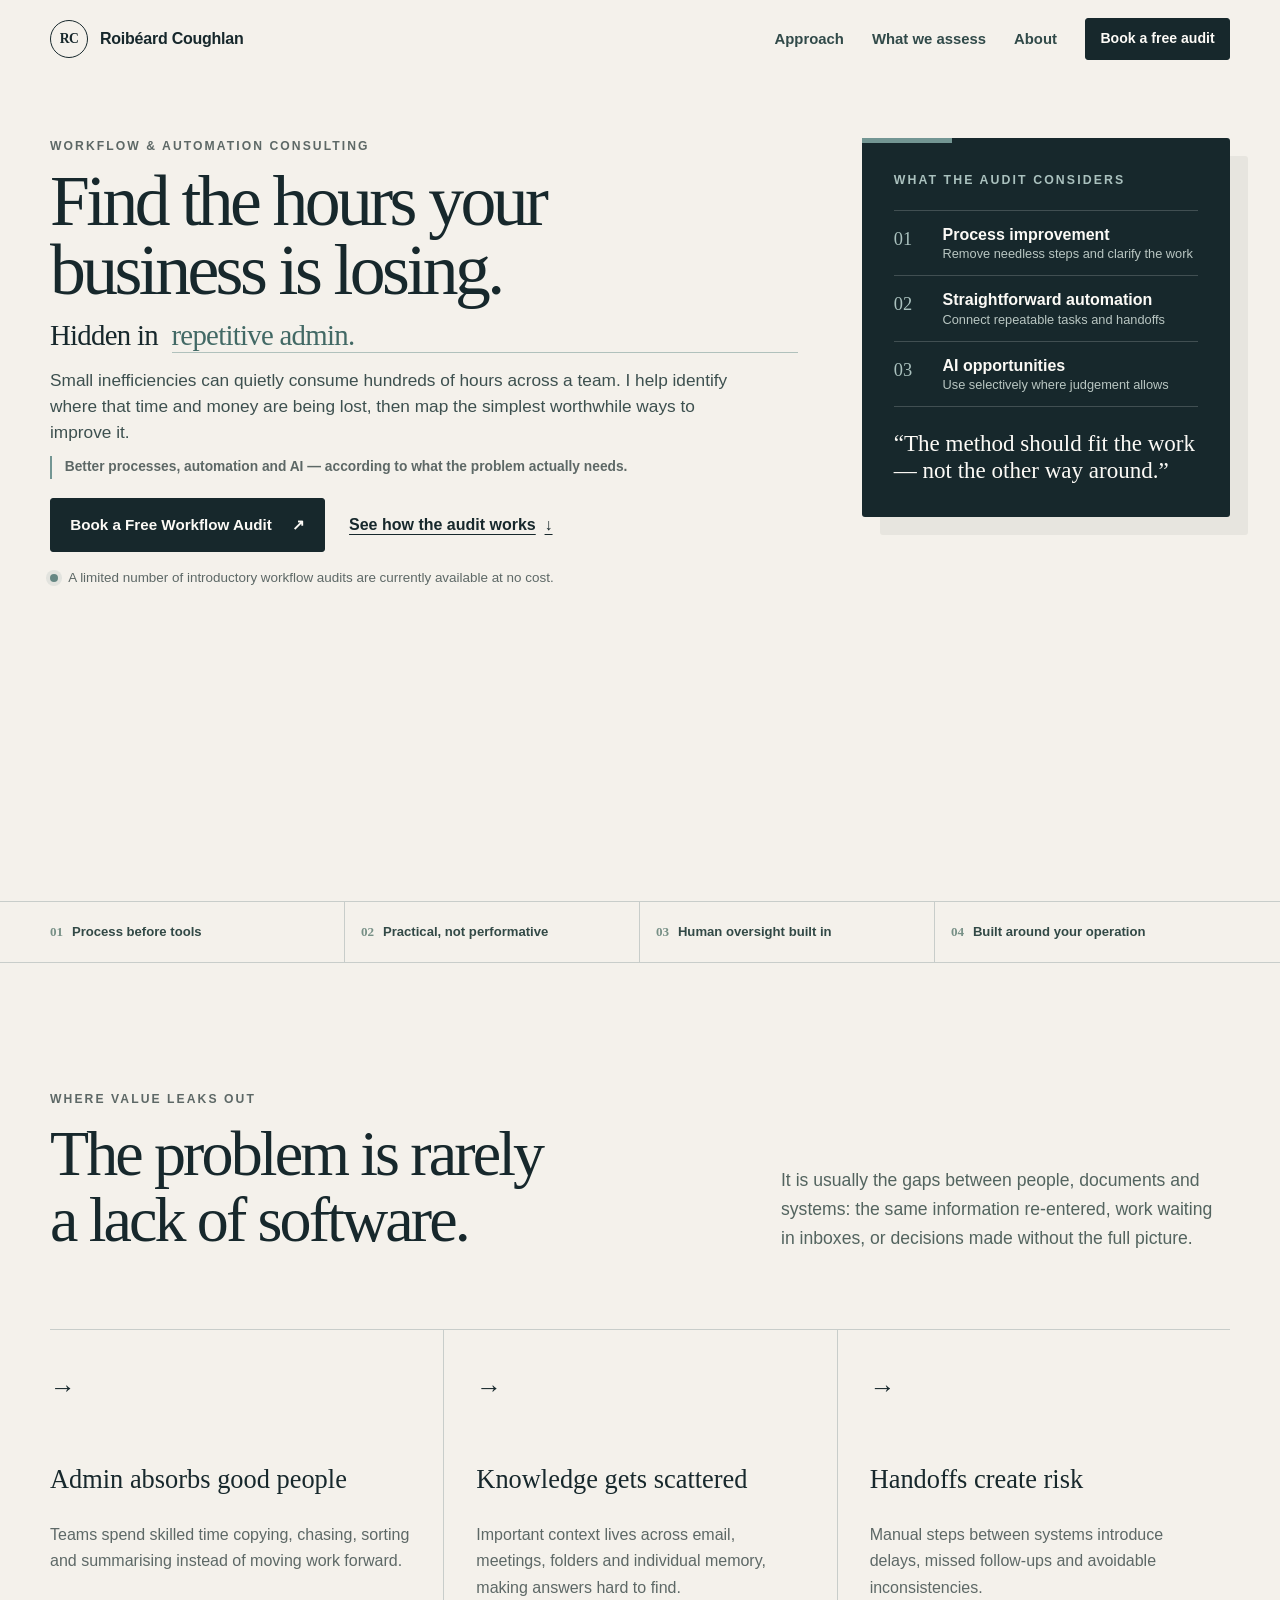
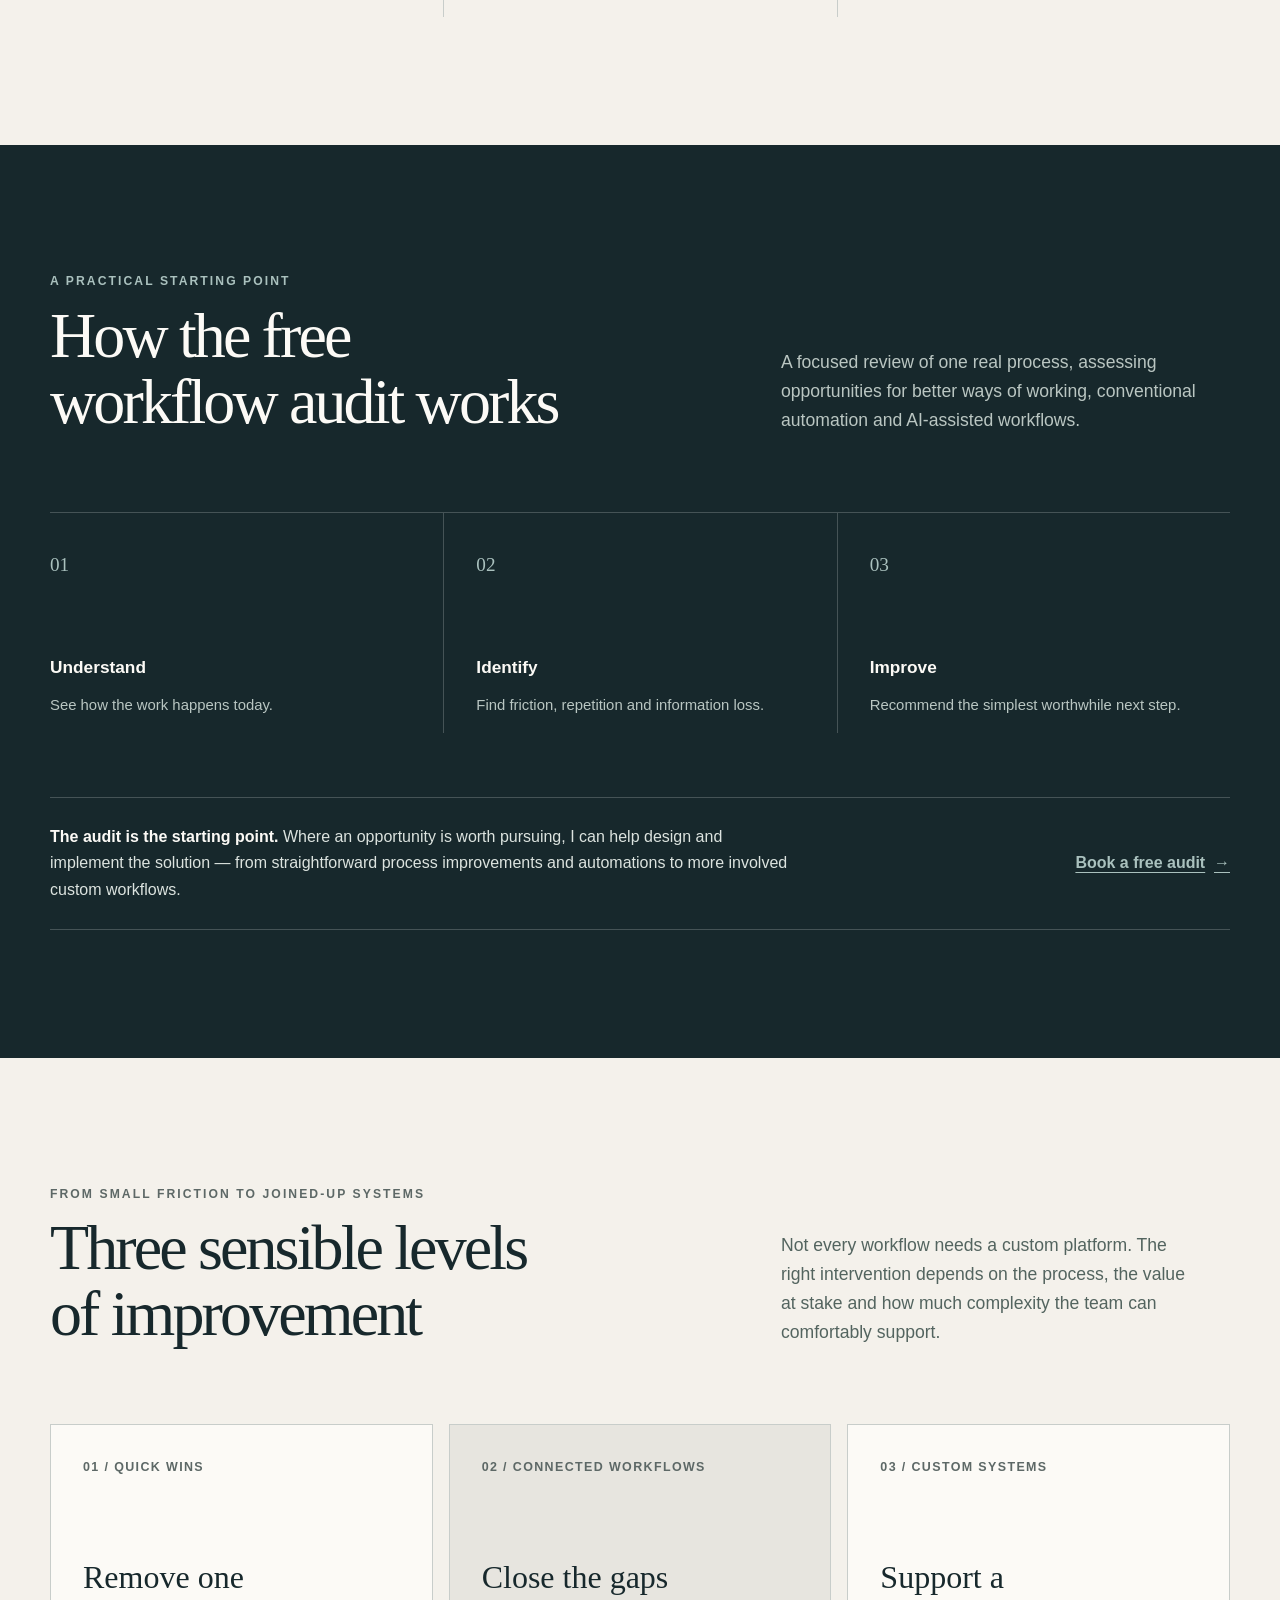
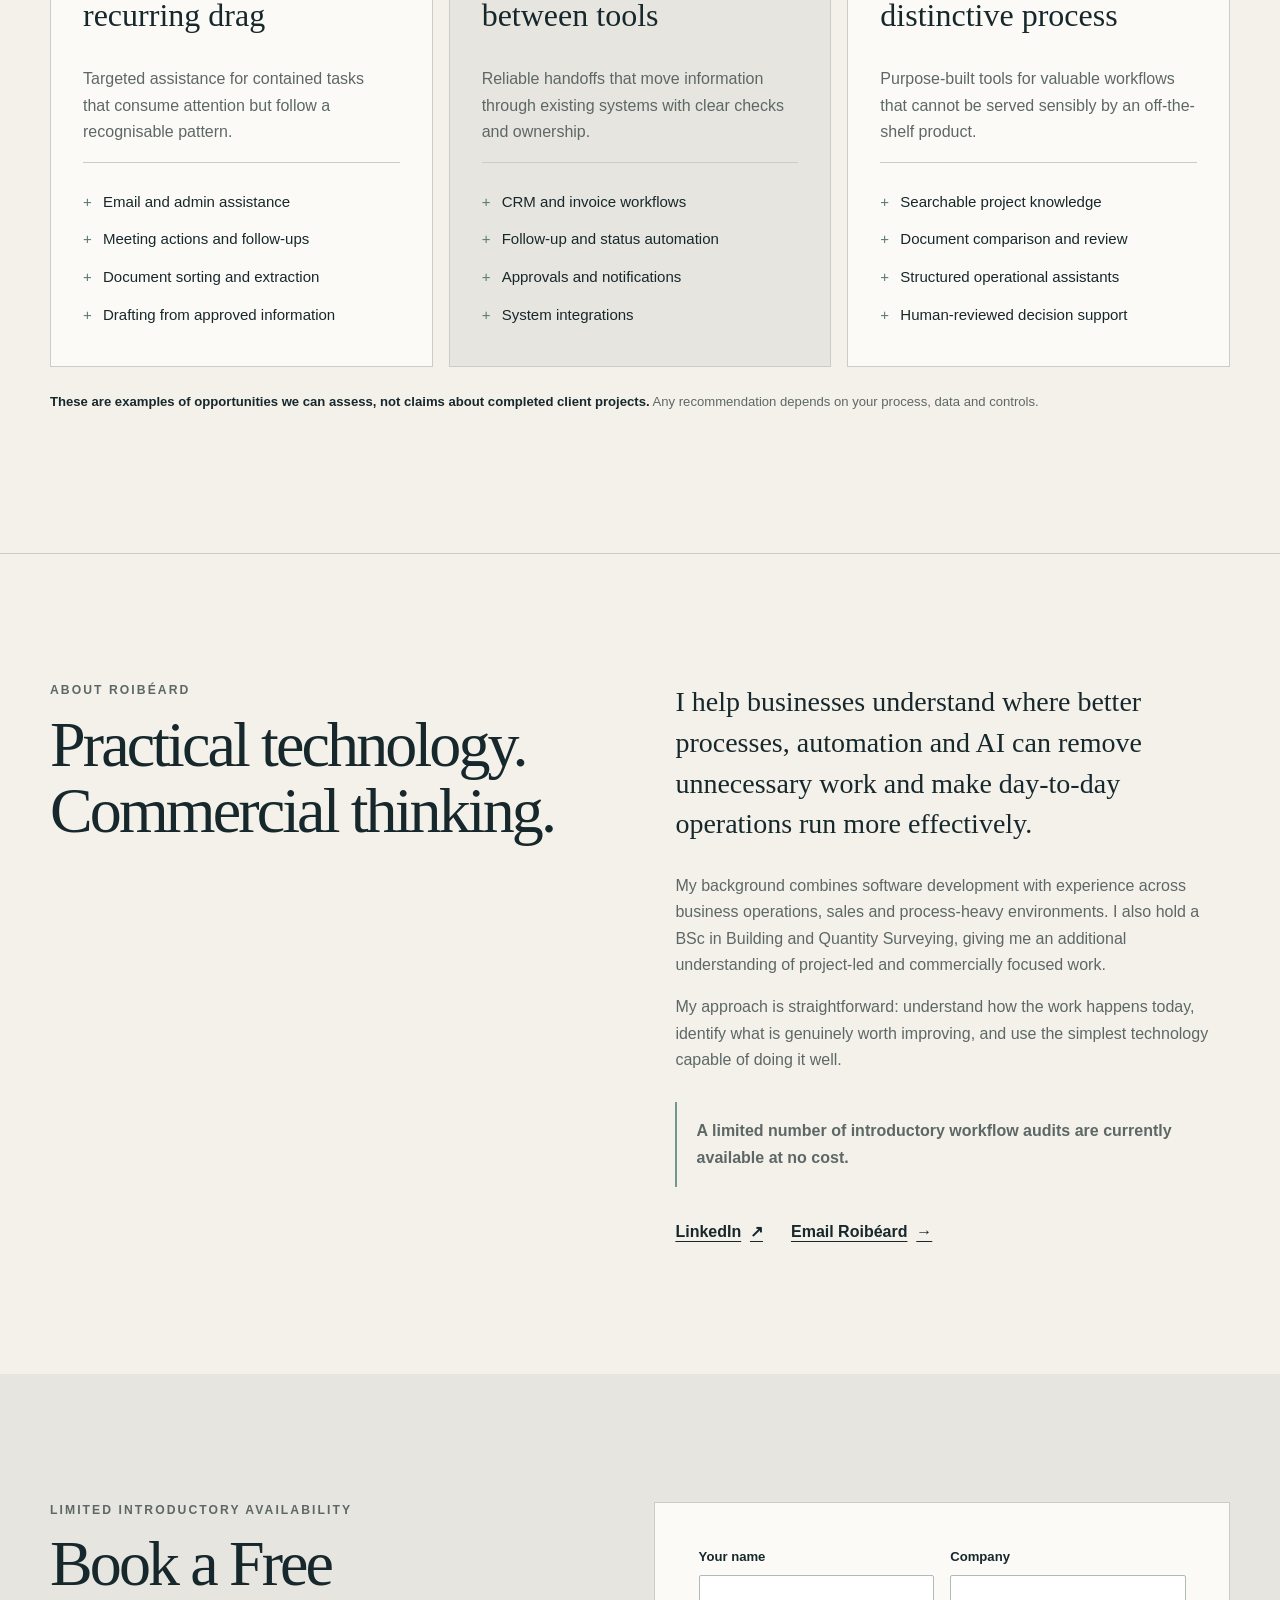
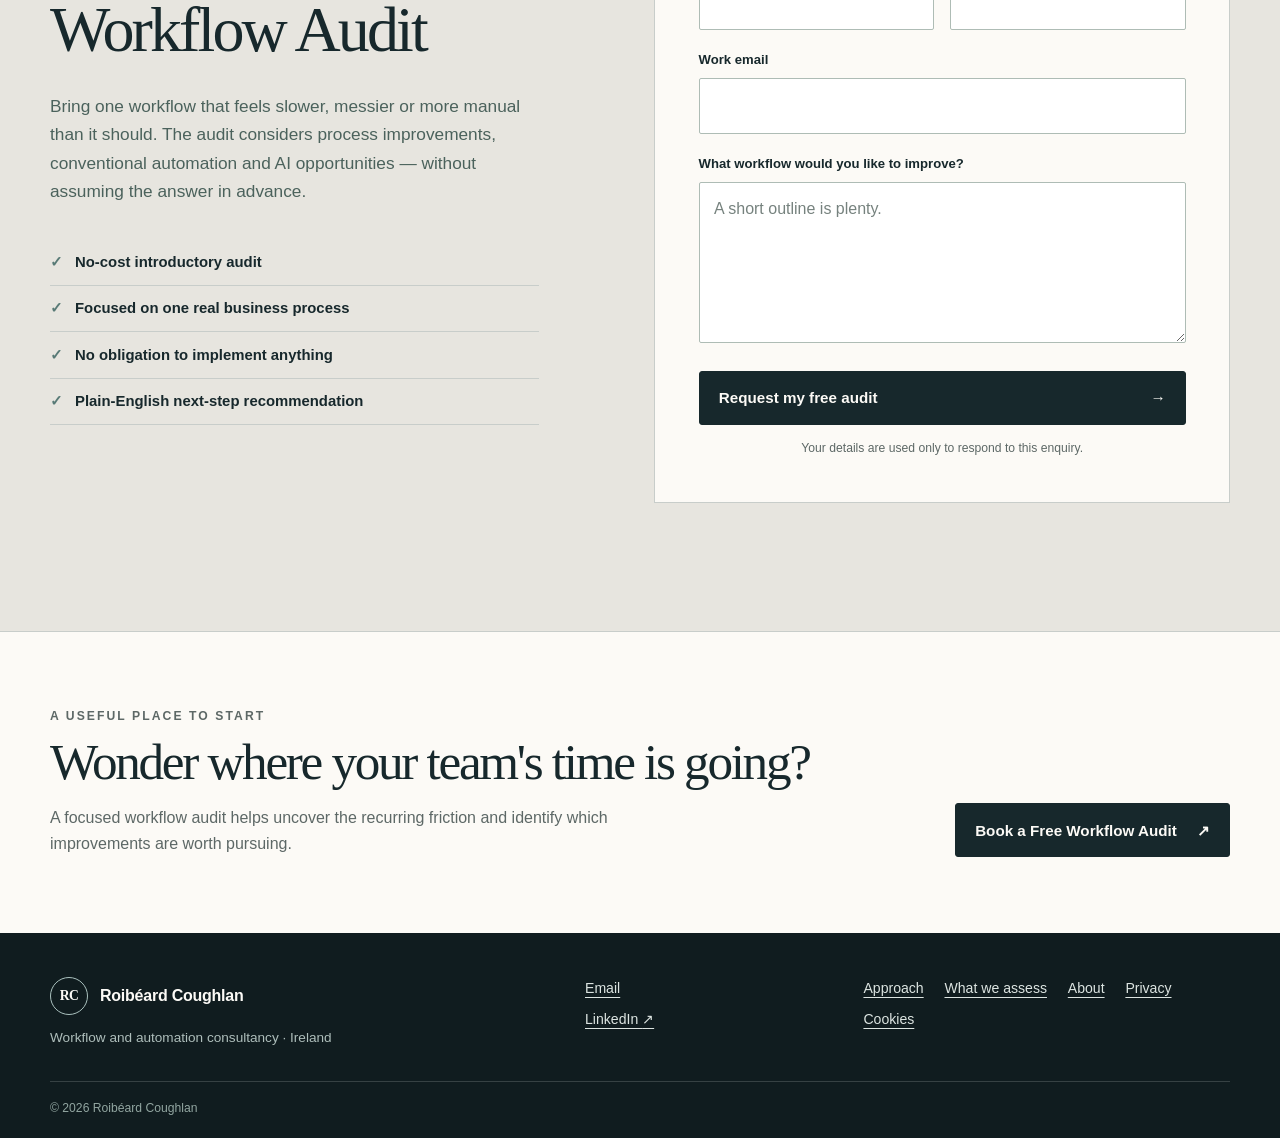
==== commit efe71b59: "Add targeted construction and trades workflow audit landing pages" ====
--- a/index.html
+++ b/index.html
@@ -48,7 +48,7 @@
           <h1>Find the hours your business is losing.</h1>
           <p class="hero-rotation" aria-label="Hidden in repetitive admin, slow follow-ups, disconnected systems, and work that's become just part of the job.">
             <span class="hero-rotation-label" aria-hidden="true">Hidden in</span>
-            <span class="hero-rotation-window" aria-hidden="true"><span data-rotating-phrase>repetitive admin.</span></span>
+            <span class="hero-rotation-window" aria-hidden="true"><span data-rotating-phrase data-phrases="repetitive admin.|slow follow-ups.|disconnected systems.|work that's become “just part of the job”.">repetitive admin.</span></span>
           </p>
           <p class="hero-lead">Small inefficiencies can quietly consume hundreds of hours across a team. I help identify where that time and money are being lost, then map the simplest worthwhile ways to improve it.</p>
           <p class="technology-note">Better processes, automation and AI — according to what the problem actually needs.</p>
@@ -121,7 +121,18 @@
     </section>
   </main>
 
-  <footer class="site-footer"><div class="shell footer-grid"><div><a class="brand footer-brand" href="/"><span class="brand-mark" aria-hidden="true">RC</span><span>Roibéard Coughlan</span></a><p>Workflow, automation and practical technology consulting for businesses in Ireland.</p></div><div class="footer-links"><a href="#approach">Approach</a><a href="#opportunities">What we assess</a><a href="#about">About</a><a href="mailto:contact@roibeardcoughlan.com">Contact</a></div><p class="copyright">© <span data-year>2026</span> Roibéard Coughlan</p></div></footer>
+  <section class="closing-cta" aria-labelledby="closing-cta-title">
+    <div class="shell closing-cta-grid"><div><p class="eyebrow">A useful place to start</p><h2 id="closing-cta-title">Wonder where your team's time is going?</h2><p>A focused workflow audit helps uncover the recurring friction and identify which improvements are worth pursuing.</p></div><a class="button" href="#book">Book a Free Workflow Audit <span aria-hidden="true">↗</span></a></div>
+  </section>
+
+  <footer class="site-footer">
+    <div class="shell footer-main">
+      <div class="footer-identity"><a class="brand footer-brand" href="/"><span class="brand-mark" aria-hidden="true">RC</span><span>Roibéard Coughlan</span></a><p>Workflow and automation consultancy · Ireland</p></div>
+      <div class="footer-contact"><a href="mailto:contact@roibeardcoughlan.com">Email</a><a href="https://www.linkedin.com/in/roib%C3%A9ard-r-coughlan-06a202189/" target="_blank" rel="noopener noreferrer">LinkedIn <span aria-hidden="true">↗</span></a></div>
+      <nav class="footer-links" aria-label="Footer navigation"><a href="#approach">Approach</a><a href="#opportunities">What we assess</a><a href="#about">About</a><a href="/privacy/">Privacy</a><a href="/cookies/">Cookies</a></nav>
+    </div>
+    <div class="shell footer-base"><p>© <span data-year>2026</span> Roibéard Coughlan</p></div>
+  </footer>
   <script src="/assets/js/site.js" defer></script>
   <script>(function(){if(!window.chatbase||window.chatbase("getState")!=="initialized"){window.chatbase=(...arguments)=>{if(!window.chatbase.q){window.chatbase.q=[]}window.chatbase.q.push(arguments)};window.chatbase=new Proxy(window.chatbase,{get(target,prop){if(prop==="q"){return target.q}return(...args)=>target(prop,...args)}})}const onLoad=function(){const script=document.createElement("script");script.src="https://www.chatbase.co/embed.min.js";script.id="gBiyeGZamISg8_NqUosKC";script.domain="www.chatbase.co";document.body.appendChild(script)};if(document.readyState==="complete"){onLoad()}else{window.addEventListener("load",onLoad)}})();</script>
 </body>
--- a/assets/css/styles.css
+++ b/assets/css/styles.css
@@ -146,16 +146,27 @@
 .form-submit { width: 100%; }
 .form-note { margin: .85rem 0 0; color: var(--muted); font-size: .76rem; text-align: center; }
 
-.site-footer { padding: 4.5rem 0 2rem; background: var(--ink-deep); color: var(--white); }
-.footer-grid { display: grid; grid-template-columns: 1.4fr .8fr; gap: 3rem; align-items: start; }
-.footer-brand { margin-bottom: 1rem; }
+.closing-cta { padding: clamp(3.25rem, 6vw, 4.75rem) 0; border-top: 1px solid var(--line); background: var(--white); }
+.closing-cta-grid { display: grid; grid-template-columns: minmax(0, 1fr) auto; gap: clamp(2.5rem, 7vw, 6rem); align-items: end; }
+.closing-cta .eyebrow { margin-bottom: .7rem; }
+.closing-cta h2 { max-width: 760px; font-size: clamp(2.25rem, 4vw, 3.65rem); }
+.closing-cta p:not(.eyebrow) { max-width: 650px; margin: 1rem 0 0; color: var(--muted); }
+.closing-cta .button { white-space: nowrap; }
+
+.site-footer { padding: 2.75rem 0 1.25rem; background: var(--ink-deep); color: var(--white); }
+.footer-main { display: grid; grid-template-columns: 1.25fr .55fr 1fr; gap: clamp(2rem, 6vw, 5rem); align-items: start; }
+.footer-brand { margin-bottom: .7rem; }
 .footer-brand .brand-mark { border-color: var(--accent-light); }
-.footer-grid > div:first-child p { max-width: 440px; color: #aebebb; }
-.footer-links { display: grid; grid-template-columns: 1fr 1fr; gap: .7rem 2rem; }
-.footer-links a { color: #dce4e1; text-underline-offset: .25rem; }
-.copyright { grid-column: 1 / -1; margin: 2rem 0 0; padding-top: 1.5rem; border-top: 1px solid rgba(255,255,255,.16); color: #92a6a1; font-size: .78rem; }
-
-.construction-hero h1 { font-size: clamp(3.25rem, 7.3vw, 6.6rem); }
+.footer-identity p { max-width: 420px; margin: 0; color: #aebebb; font-size: .85rem; }
+.footer-contact { display: grid; gap: .45rem; }
+.footer-contact a, .footer-links a { color: #dce4e1; font-size: .88rem; text-underline-offset: .25rem; }
+.footer-links { display: flex; flex-wrap: wrap; gap: .45rem 1.3rem; }
+.footer-base { margin-top: 2rem; padding-top: 1rem; border-top: 1px solid rgba(255,255,255,.16); }
+.footer-base p { margin: 0; color: #92a6a1; font-size: .76rem; }
+
+.targeted-hero h1 { max-width: 760px; font-size: clamp(3.25rem, 4.7vw, 4.65rem); }
+.targeted-hero .hero-rotation { max-width: 760px; font-size: clamp(1.5rem, 1.9vw, 1.85rem); }
+.targeted-hero .hero-rotation-window { min-height: 2.3em; }
 .project-card { padding: 0; overflow: hidden; box-shadow: 22px 22px 0 var(--accent); }
 .project-card-head { display: flex; justify-content: space-between; gap: 1rem; padding: 1.25rem 1.5rem; border-bottom: 1px solid rgba(255,255,255,.17); }
 .project-card-head p { margin: 0; font-weight: 800; }
@@ -180,6 +191,12 @@
 .audit-detail-list p { margin: 0; color: #b9c6c2; font-size: .92rem; }
 .about-compact-grid { display: grid; grid-template-columns: 1fr .75fr; gap: 9vw; }
 .about-compact-grid > div:last-child p { color: var(--muted); }
+.utility-main { min-height: calc(100svh - 78px); padding: clamp(4rem, 9vw, 7rem) 0; }
+.utility-copy { max-width: 780px; }
+.utility-copy h1 { margin-bottom: 1.5rem; }
+.utility-copy h2 { margin: 2.5rem 0 .8rem; font-size: clamp(1.65rem, 3vw, 2.3rem); }
+.utility-copy p, .utility-copy li { color: var(--muted); }
+.utility-copy a { text-underline-offset: .22em; }
 
 @media (min-width: 1100px) {
   .hero-rotation-window { min-height: 1.15em; }
@@ -196,7 +213,7 @@
   .primary-nav > a:not(.button) { padding: .9rem 0; border-bottom: 1px solid var(--line); font-size: 1rem; }
   .primary-nav .button { margin-top: 1rem; }
   .hero { min-height: auto; }
-  .hero-grid, .split-heading, .about-grid, .booking-grid, .construction-audit-grid, .about-compact-grid { grid-template-columns: 1fr; }
+  .hero-grid, .split-heading, .about-grid, .booking-grid, .construction-audit-grid, .about-compact-grid, .closing-cta-grid { grid-template-columns: 1fr; }
   .hero-grid { gap: 4rem; }
   .audit-card, .project-card { max-width: 620px; }
   .trust-grid { grid-template-columns: 1fr 1fr; }
@@ -213,6 +230,10 @@
   .process-grid span { margin-bottom: 2.5rem; }
   .service-grid article { min-height: 440px; }
   .opportunity-grid { grid-template-columns: 1fr 1fr; }
+  .closing-cta { padding-block: 3.75rem; }
+  .closing-cta .button { justify-self: start; }
+  .footer-main { grid-template-columns: 1fr 1fr; }
+  .footer-identity { grid-column: 1 / -1; }
 }
 
 @media (max-width: 580px) {
@@ -240,7 +261,8 @@
   .service-grid article { min-height: auto; }
   .service-number { margin-bottom: 3rem; }
   .service-grid ul { margin-top: 2.5rem; }
-  .field-row, .opportunity-grid, .footer-grid { grid-template-columns: 1fr; }
+  .field-row, .opportunity-grid, .footer-grid, .footer-main { grid-template-columns: 1fr; }
+  .footer-identity { grid-column: auto; }
   .opportunity-grid { border-left: 0; }
   .opportunity-grid article { min-height: auto; padding-inline: 0; border-right: 0; }
   .opportunity-grid article > span { margin-bottom: 2rem; }
@@ -253,7 +275,7 @@
   .hero-rotation-window [data-rotating-phrase] { transform: none !important; }
 }
 @media print {
-  .site-header, .site-footer, .button, .chatbase-bubble-button { display: none !important; }
+  .site-header, .site-footer, .closing-cta, .button, .chatbase-bubble-button { display: none !important; }
   body { background: white; color: black; }
   .section, .hero { padding: 2rem 0; }
 }
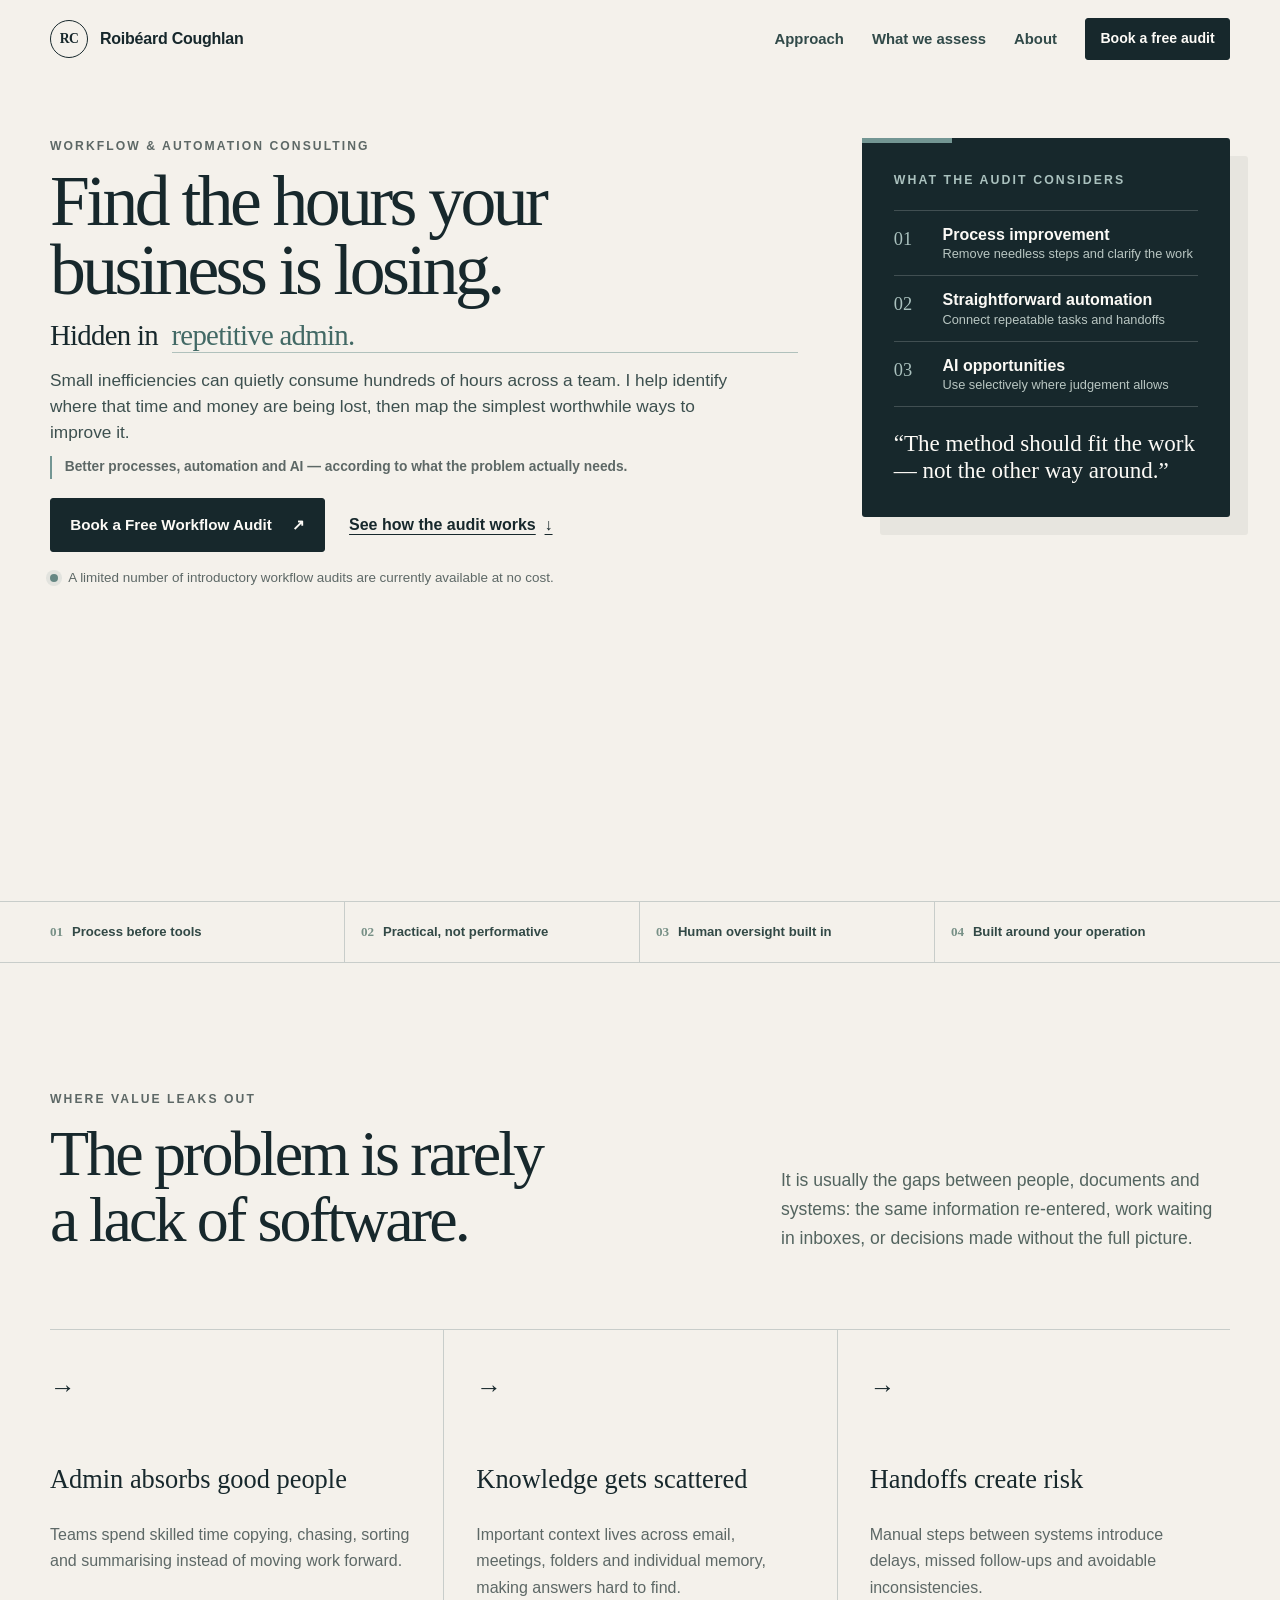
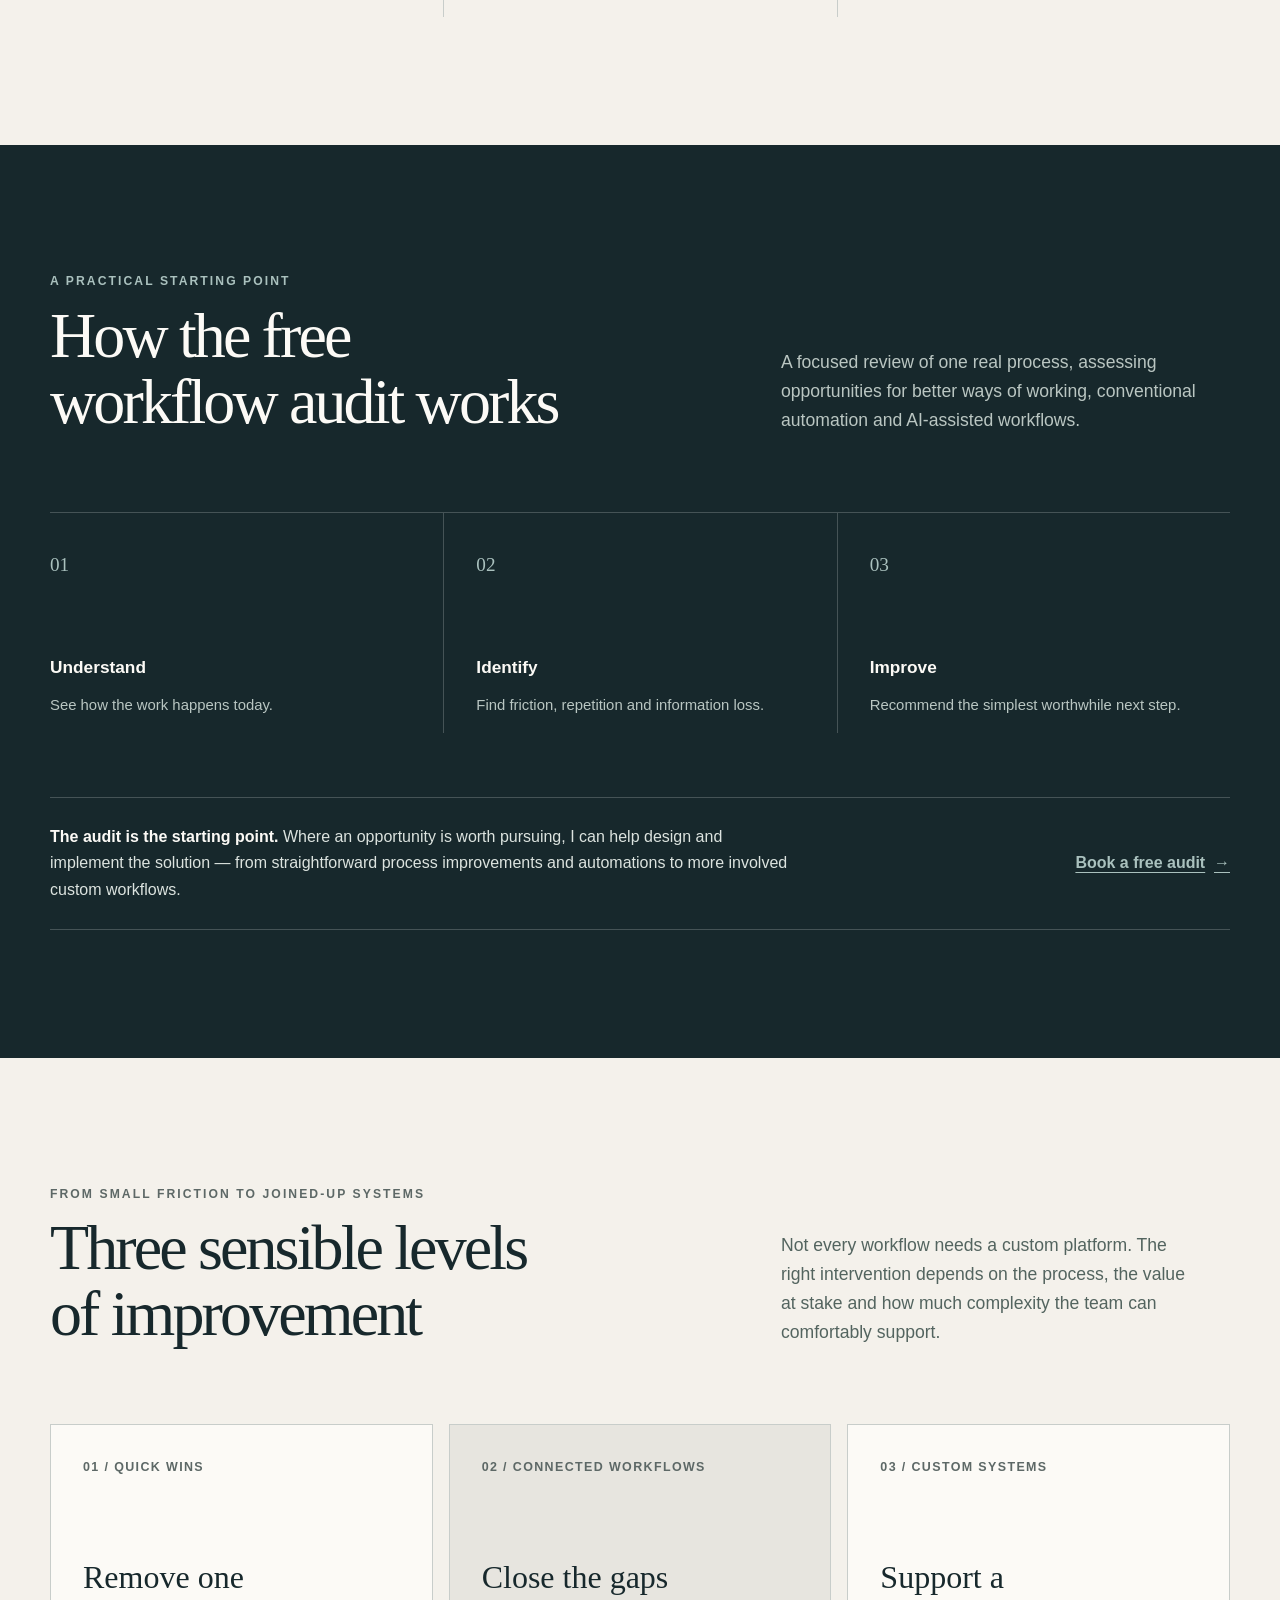
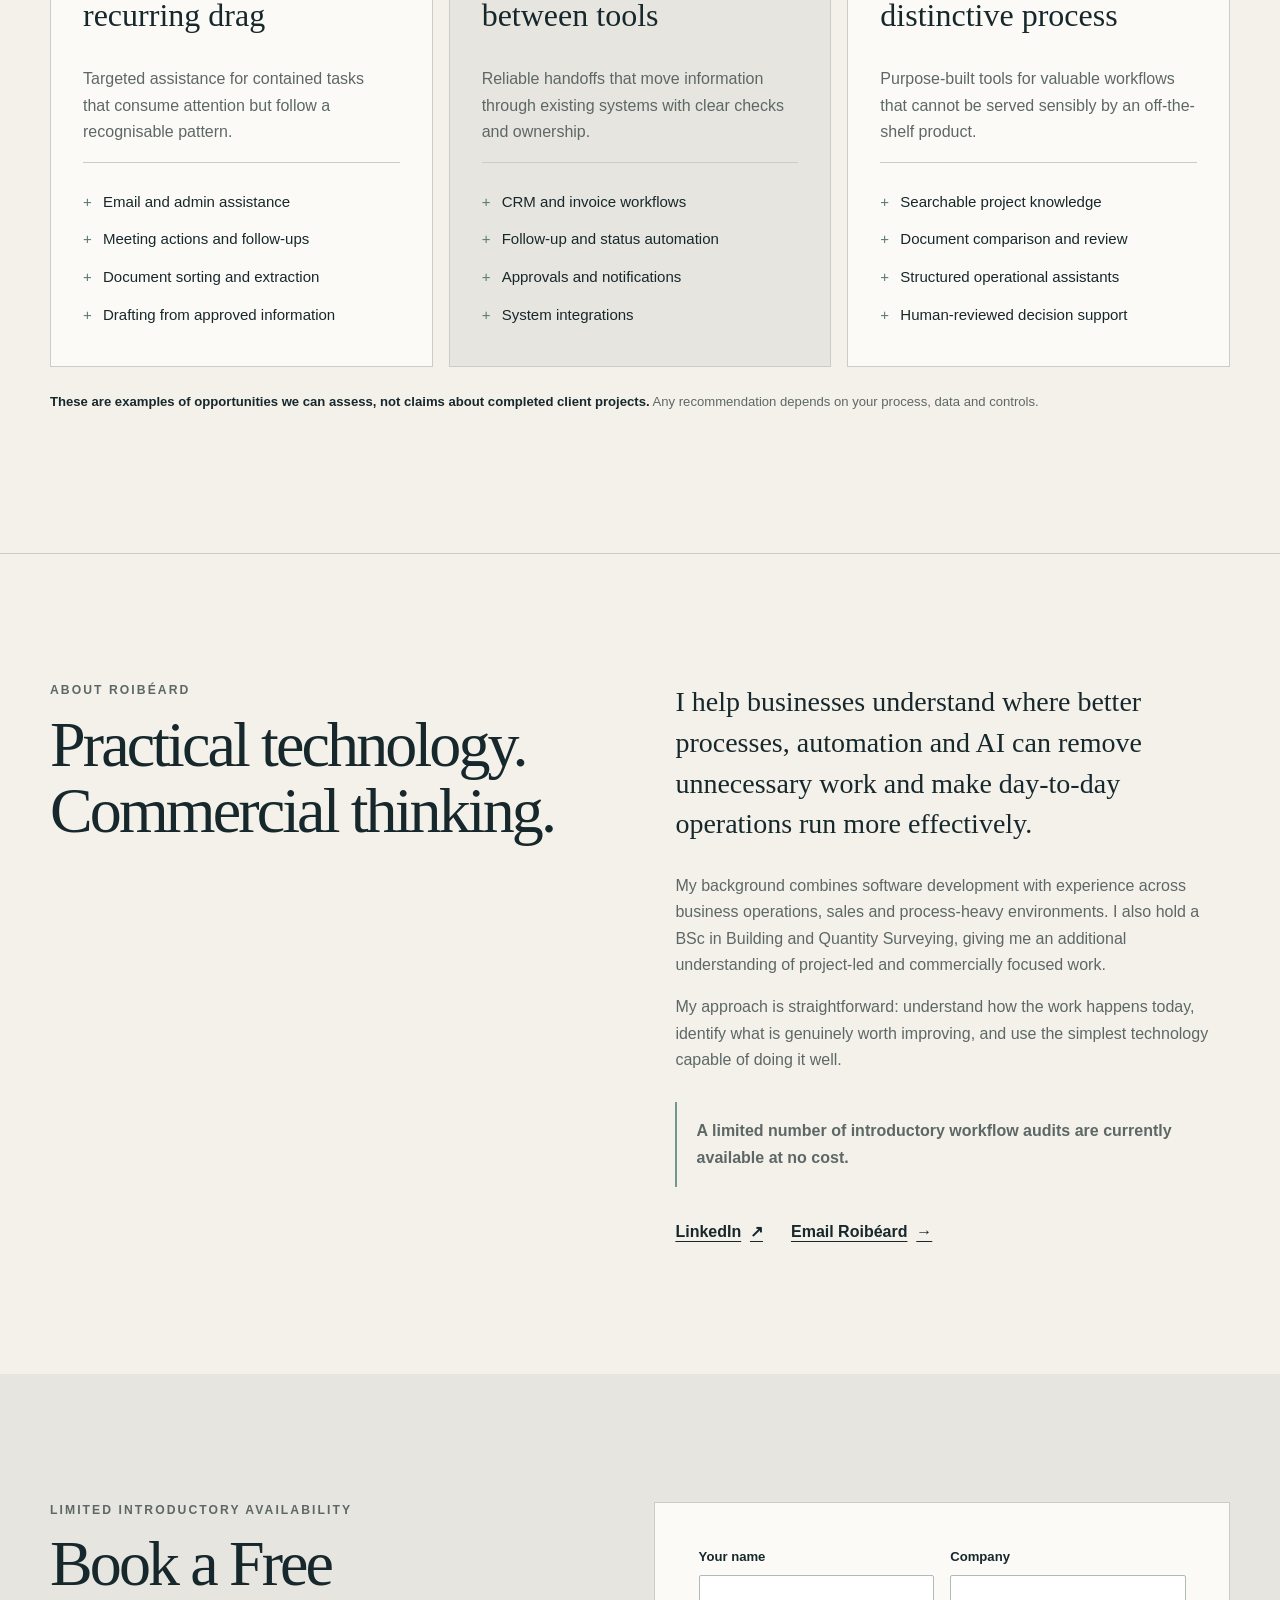
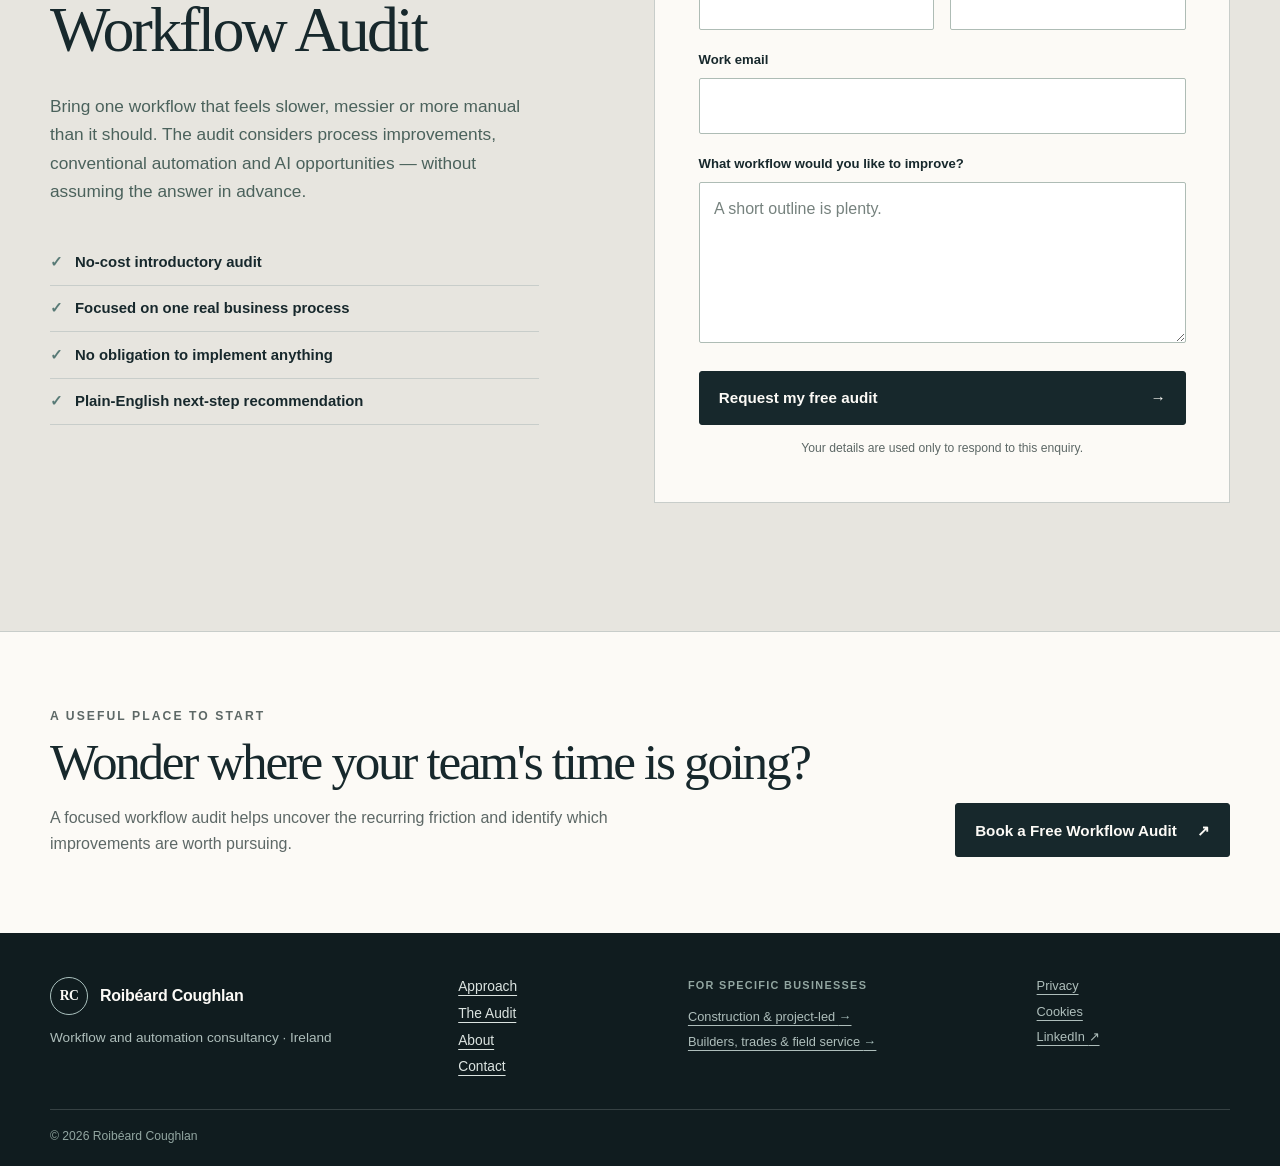
==== commit 0c93b453: "Update footer with links to the sspecific landing pages for Construction & trades" ====
--- a/index.html
+++ b/index.html
@@ -128,8 +128,9 @@
   <footer class="site-footer">
     <div class="shell footer-main">
       <div class="footer-identity"><a class="brand footer-brand" href="/"><span class="brand-mark" aria-hidden="true">RC</span><span>Roibéard Coughlan</span></a><p>Workflow and automation consultancy · Ireland</p></div>
-      <div class="footer-contact"><a href="mailto:contact@roibeardcoughlan.com">Email</a><a href="https://www.linkedin.com/in/roib%C3%A9ard-r-coughlan-06a202189/" target="_blank" rel="noopener noreferrer">LinkedIn <span aria-hidden="true">↗</span></a></div>
-      <nav class="footer-links" aria-label="Footer navigation"><a href="#approach">Approach</a><a href="#opportunities">What we assess</a><a href="#about">About</a><a href="/privacy/">Privacy</a><a href="/cookies/">Cookies</a></nav>
+      <nav class="footer-group footer-primary" aria-label="Main footer navigation"><a href="#approach">Approach</a><a href="#book">The Audit</a><a href="#about">About</a><a href="mailto:contact@roibeardcoughlan.com">Contact</a></nav>
+      <nav class="footer-group footer-audiences" aria-label="For specific businesses"><p class="footer-label">For specific businesses</p><a href="/construction/">Construction &amp; project-led <span aria-hidden="true">→</span></a><a href="/trades/">Builders, trades &amp; field service <span aria-hidden="true">→</span></a></nav>
+      <nav class="footer-group footer-utility" aria-label="Utility links"><a href="/privacy/">Privacy</a><a href="/cookies/">Cookies</a><a href="https://www.linkedin.com/in/roib%C3%A9ard-r-coughlan-06a202189/" target="_blank" rel="noopener noreferrer">LinkedIn <span aria-hidden="true">↗</span></a></nav>
     </div>
     <div class="shell footer-base"><p>© <span data-year>2026</span> Roibéard Coughlan</p></div>
   </footer>
--- a/assets/css/styles.css
+++ b/assets/css/styles.css
@@ -154,13 +154,15 @@
 .closing-cta .button { white-space: nowrap; }
 
 .site-footer { padding: 2.75rem 0 1.25rem; background: var(--ink-deep); color: var(--white); }
-.footer-main { display: grid; grid-template-columns: 1.25fr .55fr 1fr; gap: clamp(2rem, 6vw, 5rem); align-items: start; }
+.footer-main { display: grid; grid-template-columns: minmax(220px, 1.2fr) .6fr minmax(225px, 1fr) .65fr; gap: clamp(1.5rem, 4vw, 3.5rem); align-items: start; }
 .footer-brand { margin-bottom: .7rem; }
 .footer-brand .brand-mark { border-color: var(--accent-light); }
 .footer-identity p { max-width: 420px; margin: 0; color: #aebebb; font-size: .85rem; }
-.footer-contact { display: grid; gap: .45rem; }
-.footer-contact a, .footer-links a { color: #dce4e1; font-size: .88rem; text-underline-offset: .25rem; }
-.footer-links { display: flex; flex-wrap: wrap; gap: .45rem 1.3rem; }
+.footer-group { display: grid; align-content: start; gap: .42rem; }
+.footer-group a { color: #dce4e1; font-size: .86rem; line-height: 1.45; text-underline-offset: .25rem; }
+.footer-label { margin: 0 0 .35rem; color: #92a6a1; font-size: .68rem; font-weight: 800; letter-spacing: .12em; text-transform: uppercase; }
+.footer-audiences a, .footer-utility a { color: #aebebb; font-size: .8rem; }
+.footer-audiences a span { color: var(--accent-light); }
 .footer-base { margin-top: 2rem; padding-top: 1rem; border-top: 1px solid rgba(255,255,255,.16); }
 .footer-base p { margin: 0; color: #92a6a1; font-size: .76rem; }
 
@@ -266,7 +268,8 @@
   .opportunity-grid { border-left: 0; }
   .opportunity-grid article { min-height: auto; padding-inline: 0; border-right: 0; }
   .opportunity-grid article > span { margin-bottom: 2rem; }
-  .footer-links { margin-top: .5rem; }
+  .footer-main { gap: 1.6rem; }
+  .footer-base { margin-top: 1.5rem; }
 }
 
 @media (prefers-reduced-motion: reduce) {
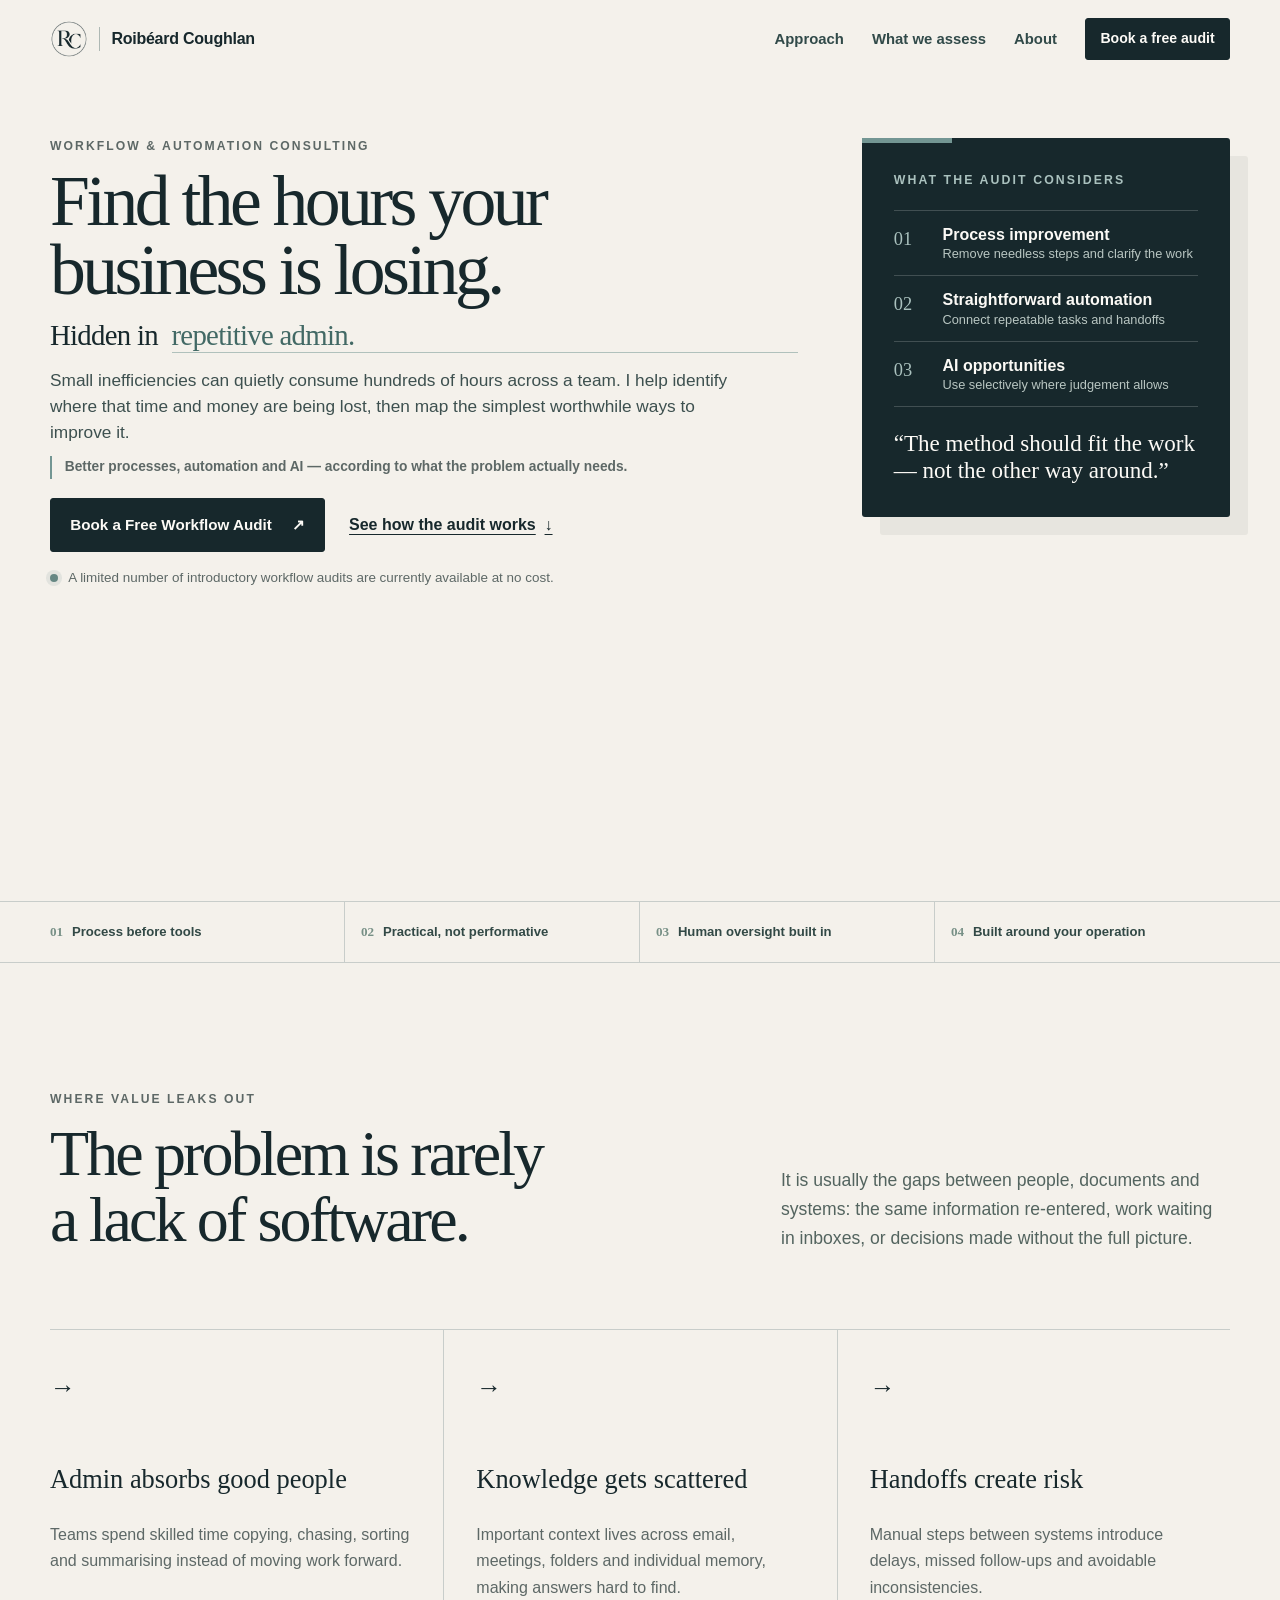
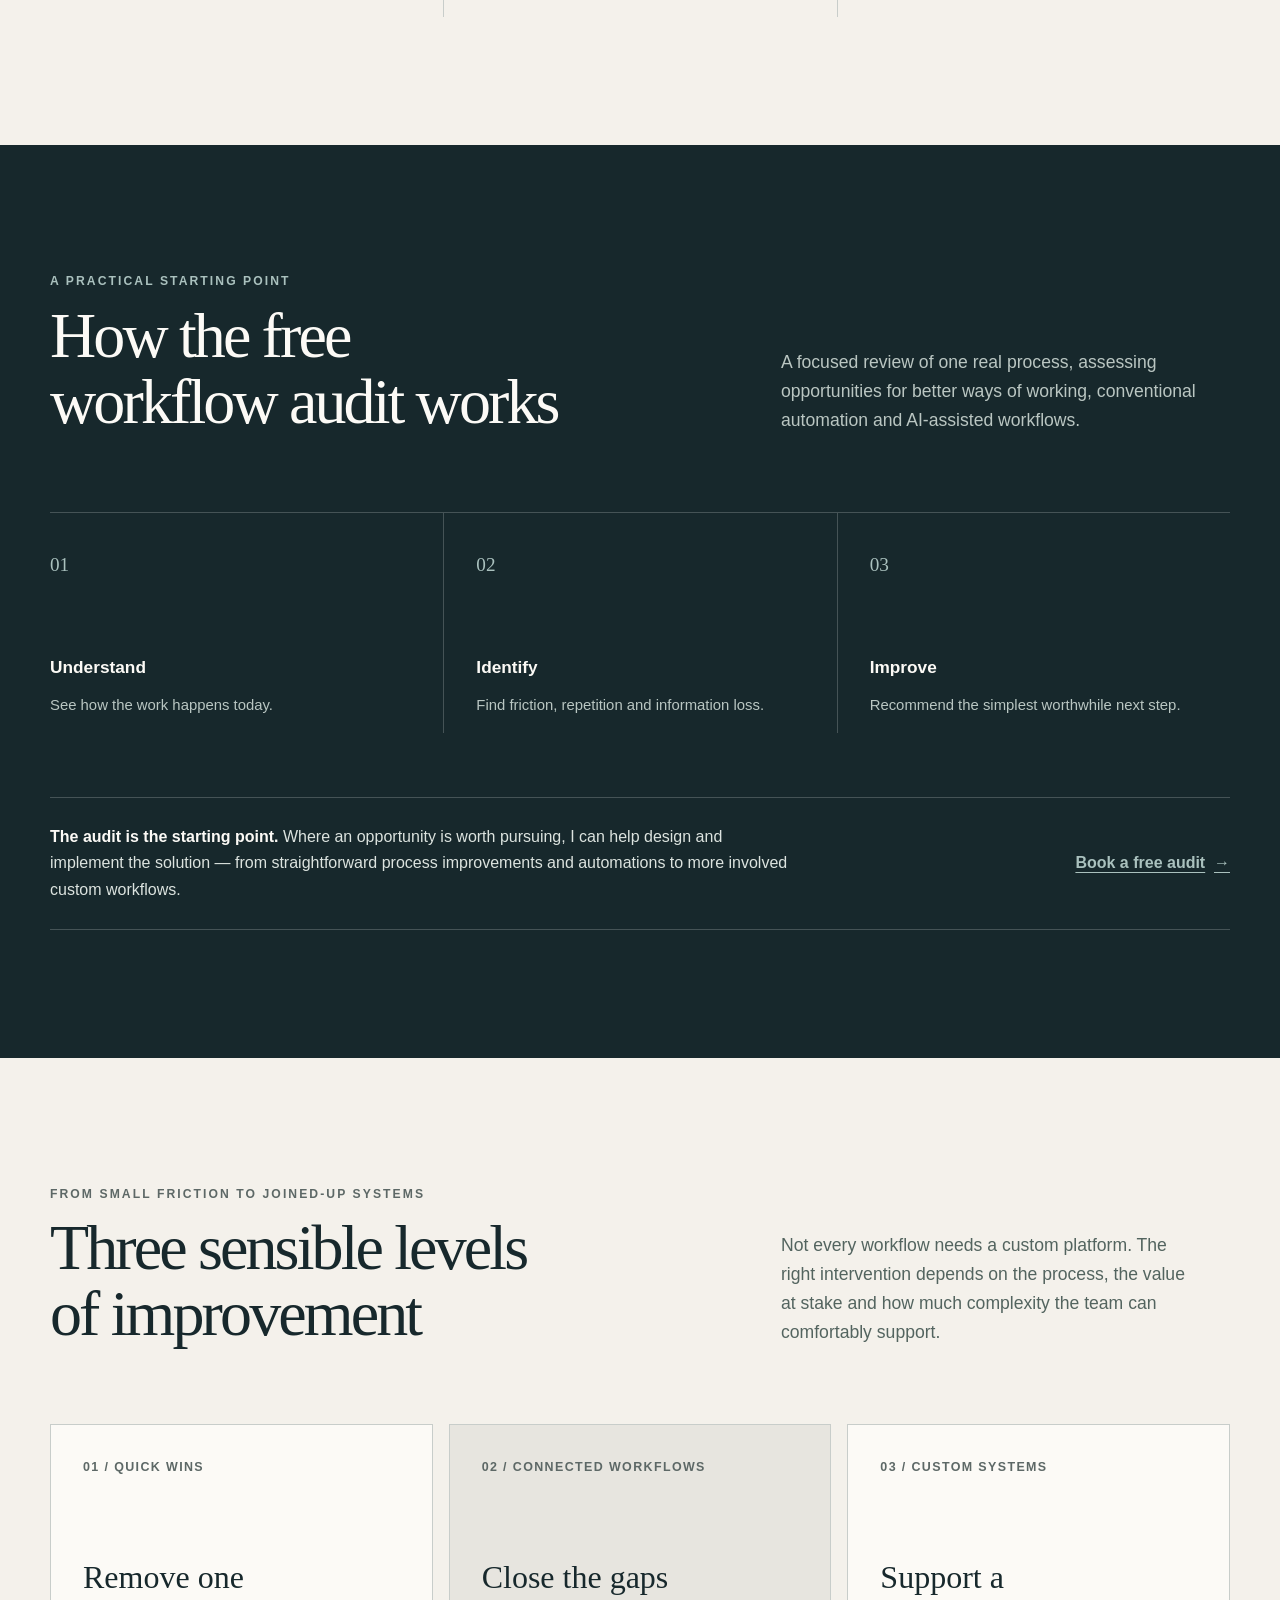
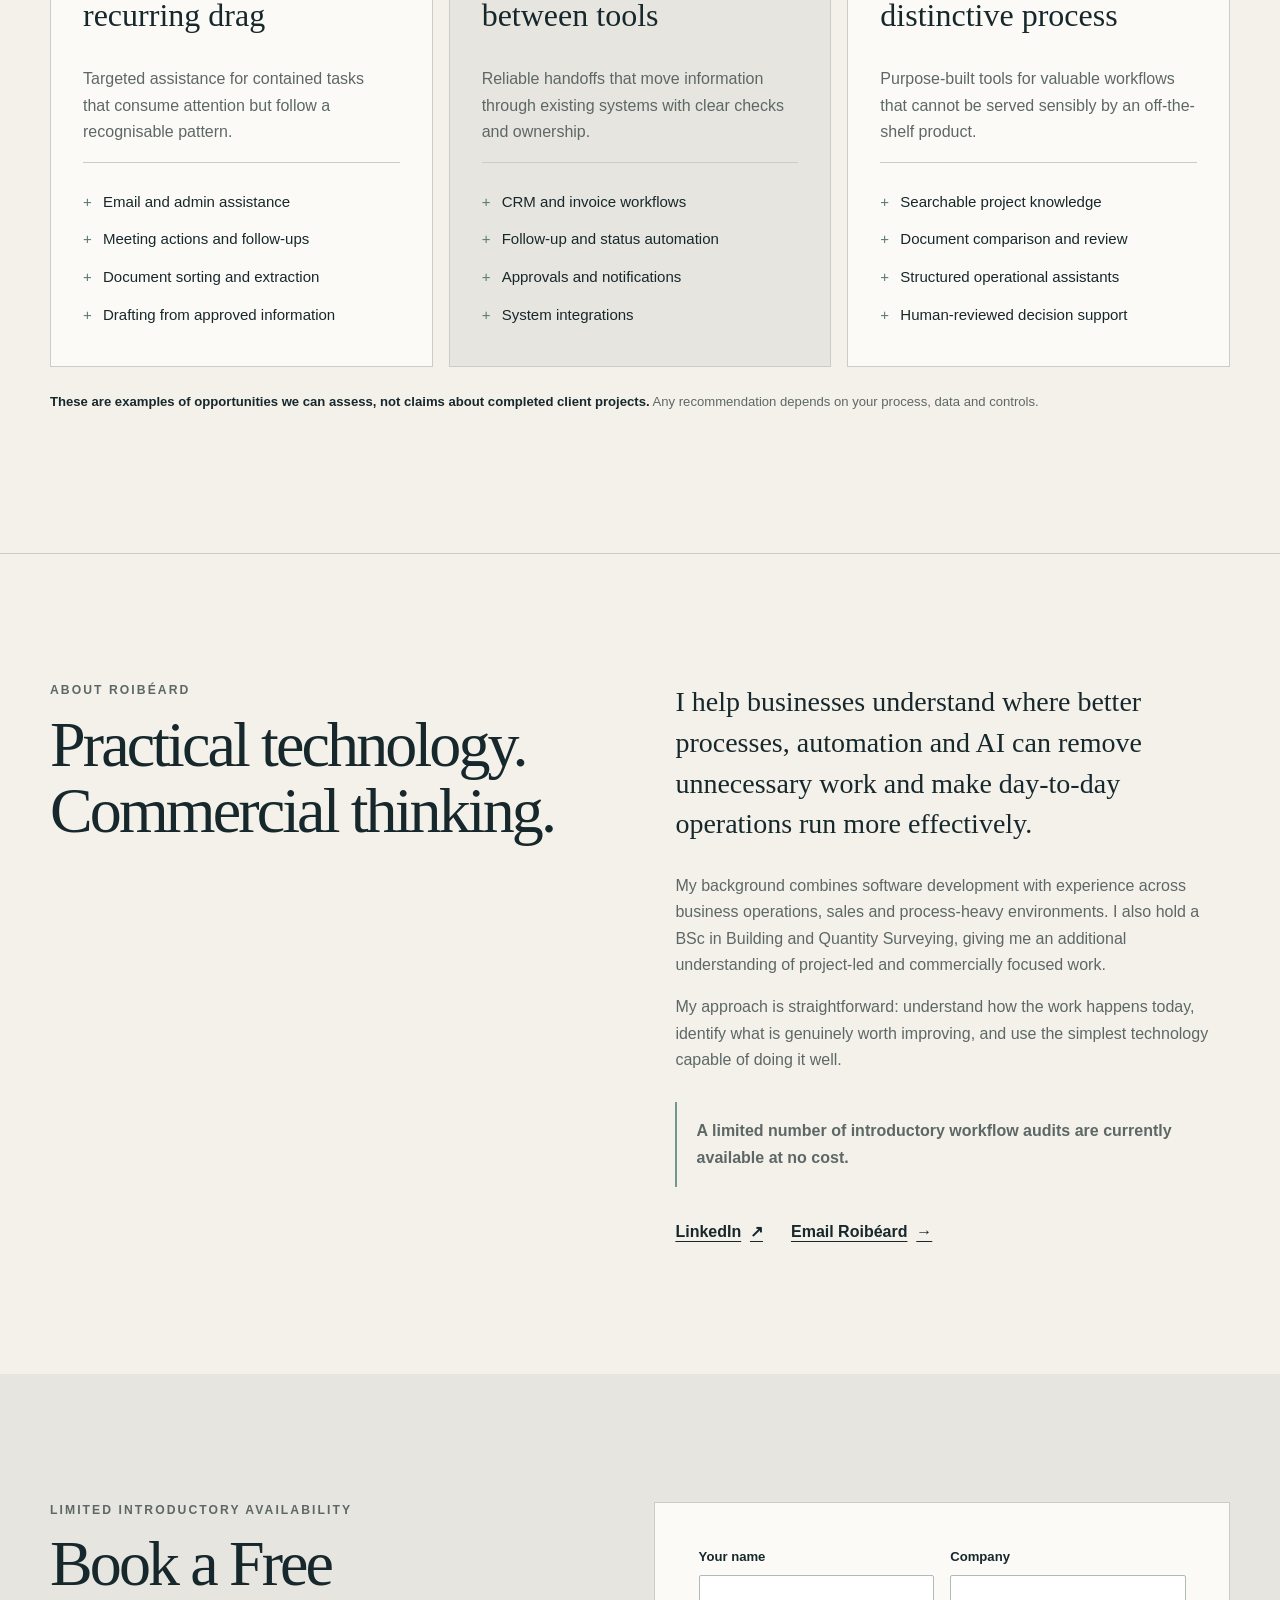
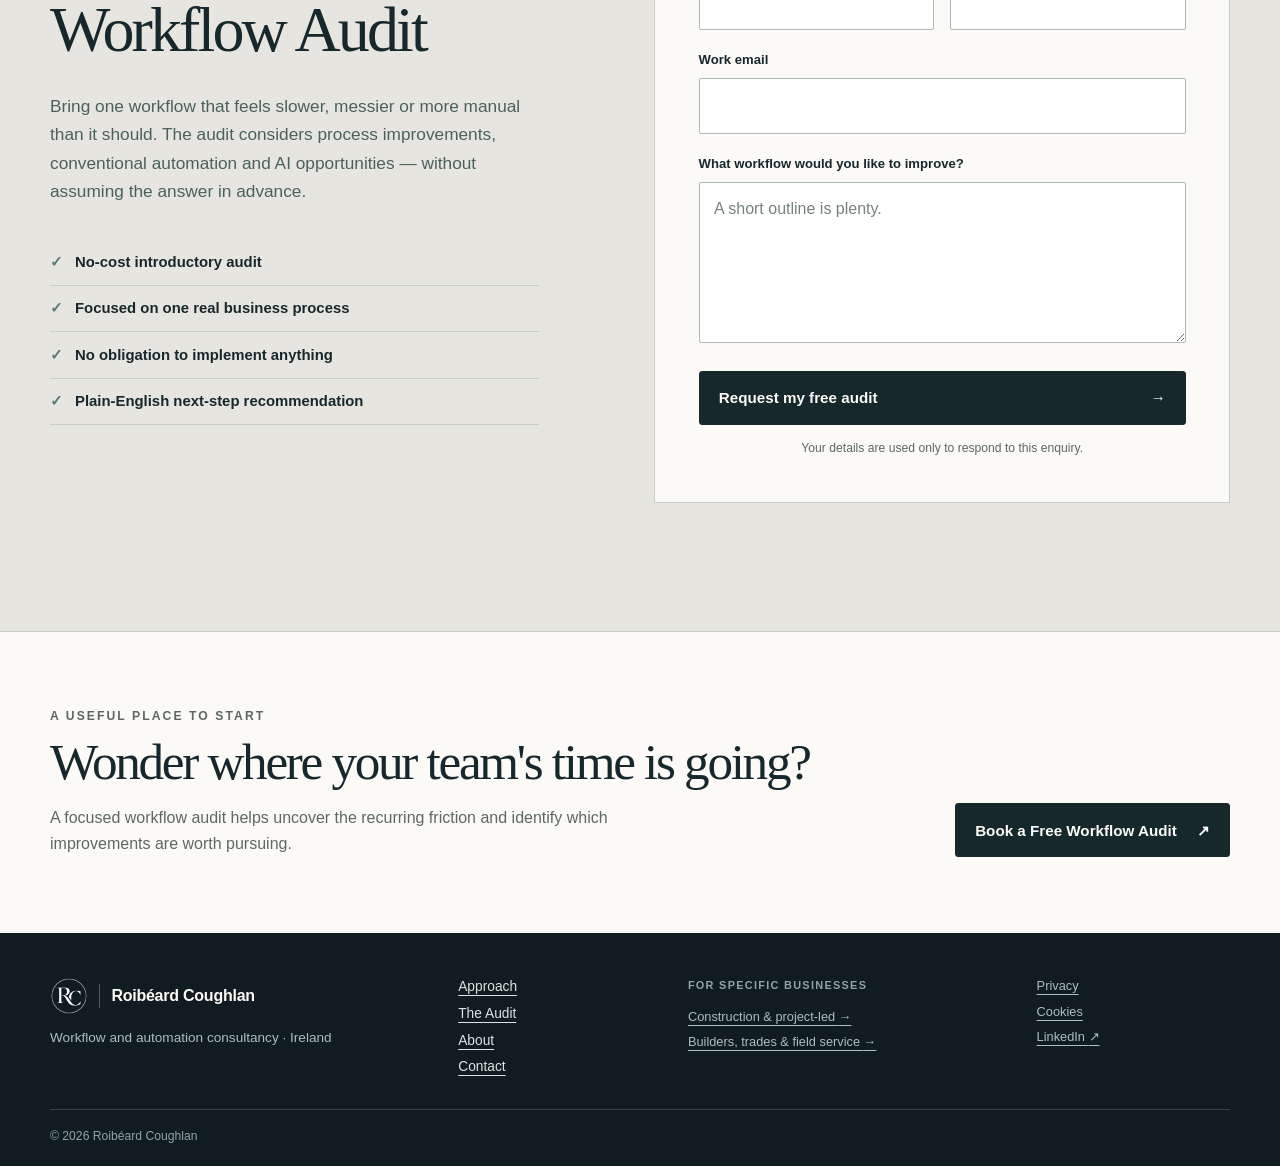
==== commit a2ced487: "Update logo" ====
--- a/index.html
+++ b/index.html
@@ -13,7 +13,8 @@
   <meta property="og:type" content="website">
   <meta name="twitter:card" content="summary">
   <meta name="theme-color" content="#102a2c">
-  <link rel="icon" href="/assets/images/icons-8.png" type="image/png">
+  <link rel="icon" href="/assets/images/rc-monogram.png" type="image/png">
+  <link rel="apple-touch-icon" href="/assets/images/rc-monogram.png">
   <link rel="stylesheet" href="/assets/css/styles.css">
   <script type="application/ld+json">
   {
@@ -32,7 +33,7 @@
   <a class="skip-link" href="#main">Skip to main content</a>
   <header class="site-header" data-header>
     <div class="shell nav-wrap">
-      <a class="brand" href="/" aria-label="Roibéard Coughlan, home"><span class="brand-mark" aria-hidden="true">RC</span><span>Roibéard Coughlan</span></a>
+      <a class="brand" href="/" aria-label="Roibéard Coughlan, home"><span class="brand-mark" aria-hidden="true"><img src="/assets/images/rc-monogram.png" alt="" width="38" height="38"></span><span class="brand-name">Roibéard Coughlan</span></a>
       <button class="nav-toggle" type="button" aria-expanded="false" aria-controls="primary-nav" data-nav-toggle><span class="sr-only">Open navigation</span><span></span><span></span></button>
       <nav class="primary-nav" id="primary-nav" aria-label="Primary navigation" data-nav>
         <a href="#approach">Approach</a><a href="#opportunities">What we assess</a><a href="#about">About</a><a class="button button-small" href="#book">Book a free audit</a>
@@ -127,7 +128,7 @@
 
   <footer class="site-footer">
     <div class="shell footer-main">
-      <div class="footer-identity"><a class="brand footer-brand" href="/"><span class="brand-mark" aria-hidden="true">RC</span><span>Roibéard Coughlan</span></a><p>Workflow and automation consultancy · Ireland</p></div>
+      <div class="footer-identity"><a class="brand footer-brand" href="/"><span class="brand-mark" aria-hidden="true"><img src="/assets/images/rc-monogram.png" alt="" width="38" height="38"></span><span class="brand-name">Roibéard Coughlan</span></a><p>Workflow and automation consultancy · Ireland</p></div>
       <nav class="footer-group footer-primary" aria-label="Main footer navigation"><a href="#approach">Approach</a><a href="#book">The Audit</a><a href="#about">About</a><a href="mailto:contact@roibeardcoughlan.com">Contact</a></nav>
       <nav class="footer-group footer-audiences" aria-label="For specific businesses"><p class="footer-label">For specific businesses</p><a href="/construction/">Construction &amp; project-led <span aria-hidden="true">→</span></a><a href="/trades/">Builders, trades &amp; field service <span aria-hidden="true">→</span></a></nav>
       <nav class="footer-group footer-utility" aria-label="Utility links"><a href="/privacy/">Privacy</a><a href="/cookies/">Cookies</a><a href="https://www.linkedin.com/in/roib%C3%A9ard-r-coughlan-06a202189/" target="_blank" rel="noopener noreferrer">LinkedIn <span aria-hidden="true">↗</span></a></nav>
--- a/assets/css/styles.css
+++ b/assets/css/styles.css
@@ -33,8 +33,11 @@
 .site-header { position: sticky; top: 0; z-index: 1000; background: rgba(244, 241, 235, .94); border-bottom: 1px solid transparent; backdrop-filter: blur(12px); }
 .site-header.is-scrolled { border-color: var(--line); }
 .nav-wrap { min-height: 78px; display: flex; align-items: center; justify-content: space-between; gap: 2rem; }
-.brand { display: inline-flex; align-items: center; gap: .75rem; text-decoration: none; font-weight: 700; letter-spacing: -.015em; }
-.brand-mark { display: grid; place-items: center; width: 38px; height: 38px; border: 1px solid var(--ink); border-radius: 50%; font-family: var(--serif); font-size: .85rem; font-weight: 700; letter-spacing: -.04em; }
+.brand { display: inline-flex; align-items: center; gap: .7rem; text-decoration: none; font-weight: 700; letter-spacing: -.015em; }
+.brand-mark { display: block; flex: 0 0 auto; width: 38px; height: 38px; }
+.brand-mark img { width: 100%; height: 100%; object-fit: contain; }
+.brand-name { display: inline-flex; align-items: center; gap: .7rem; }
+.brand-name::before { content: ""; width: 1px; height: 24px; background: #aeb8b4; }
 .primary-nav { display: flex; align-items: center; gap: 1.75rem; }
 .primary-nav > a:not(.button) { position: relative; text-decoration: none; color: #314a49; font-size: .93rem; font-weight: 600; }
 .primary-nav > a:not(.button)::after { content: ""; position: absolute; left: 0; right: 100%; bottom: -.3rem; height: 1px; background: currentColor; transition: right 180ms ease; }
@@ -156,7 +159,8 @@
 .site-footer { padding: 2.75rem 0 1.25rem; background: var(--ink-deep); color: var(--white); }
 .footer-main { display: grid; grid-template-columns: minmax(220px, 1.2fr) .6fr minmax(225px, 1fr) .65fr; gap: clamp(1.5rem, 4vw, 3.5rem); align-items: start; }
 .footer-brand { margin-bottom: .7rem; }
-.footer-brand .brand-mark { border-color: var(--accent-light); }
+.footer-brand .brand-mark { filter: brightness(0) invert(1); }
+.footer-brand .brand-name::before { background: rgba(255,255,255,.28); }
 .footer-identity p { max-width: 420px; margin: 0; color: #aebebb; font-size: .85rem; }
 .footer-group { display: grid; align-content: start; gap: .42rem; }
 .footer-group a { color: #dce4e1; font-size: .86rem; line-height: 1.45; text-underline-offset: .25rem; }
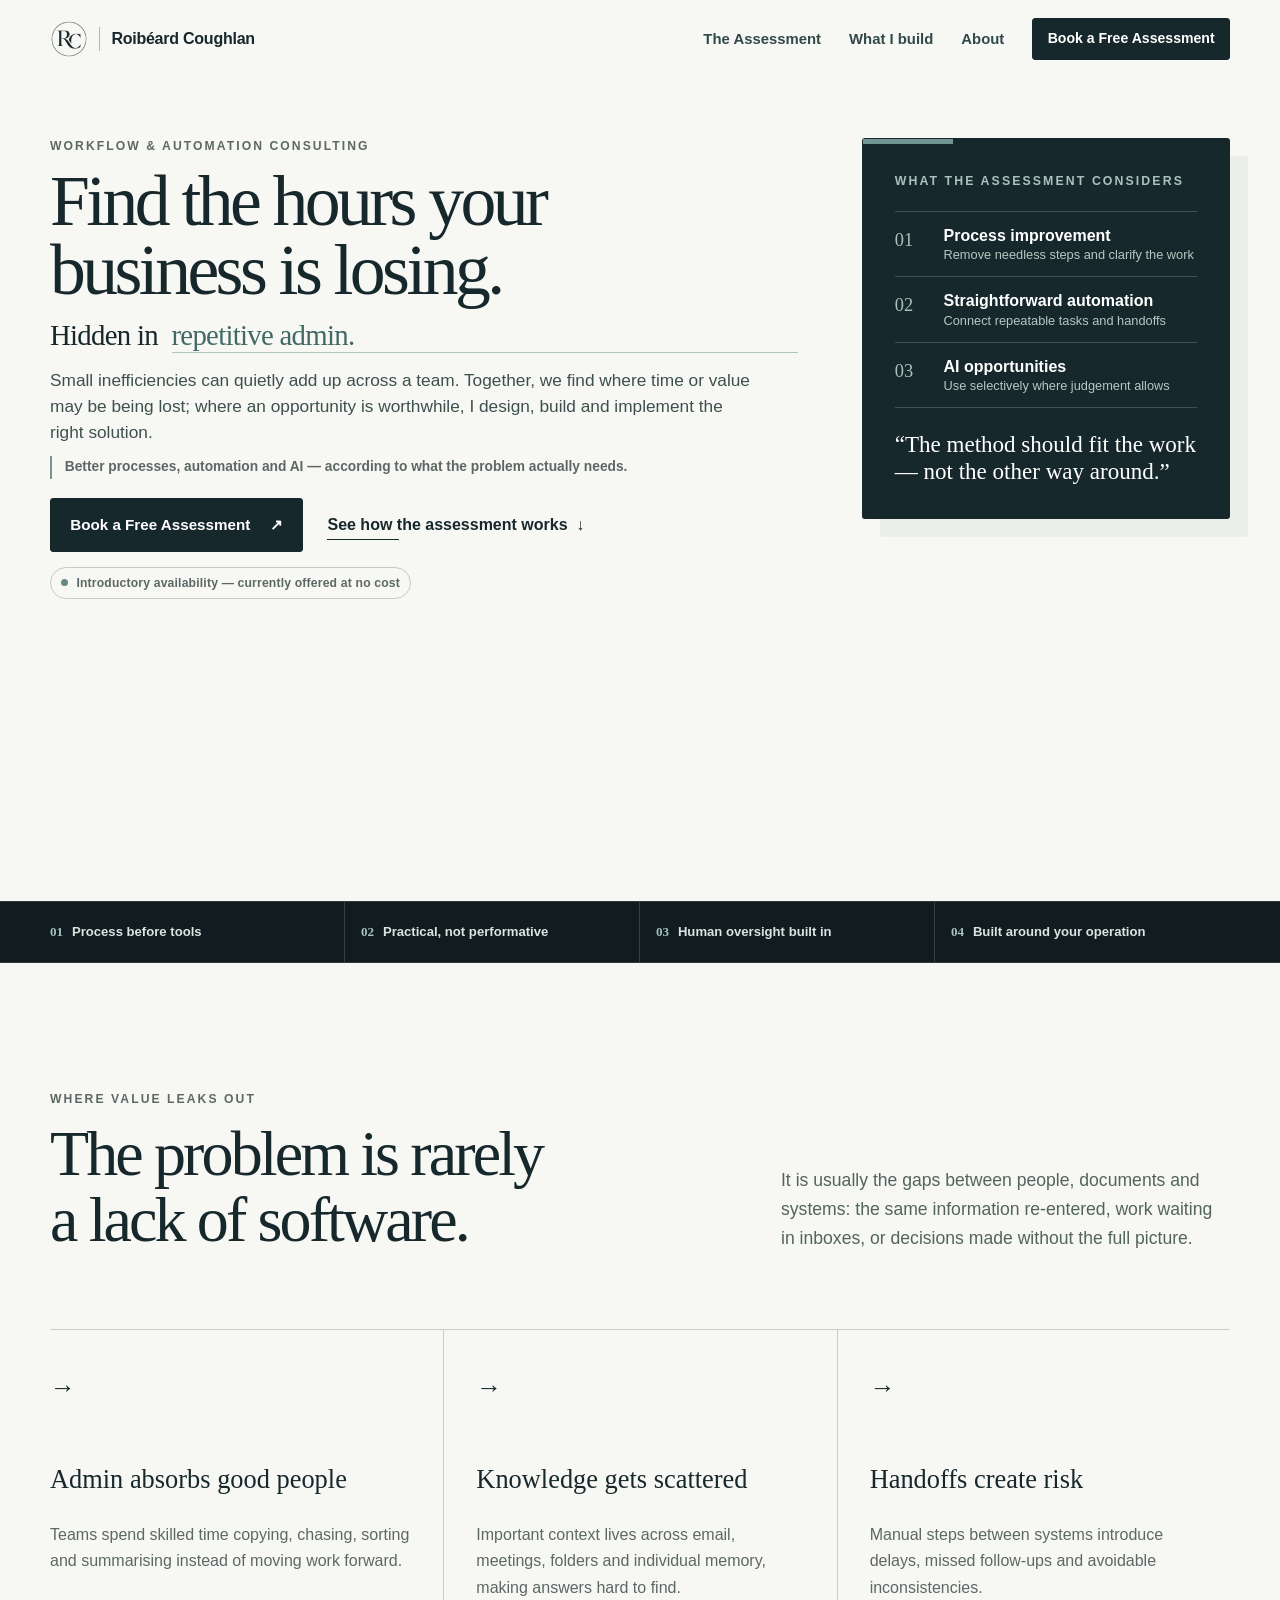
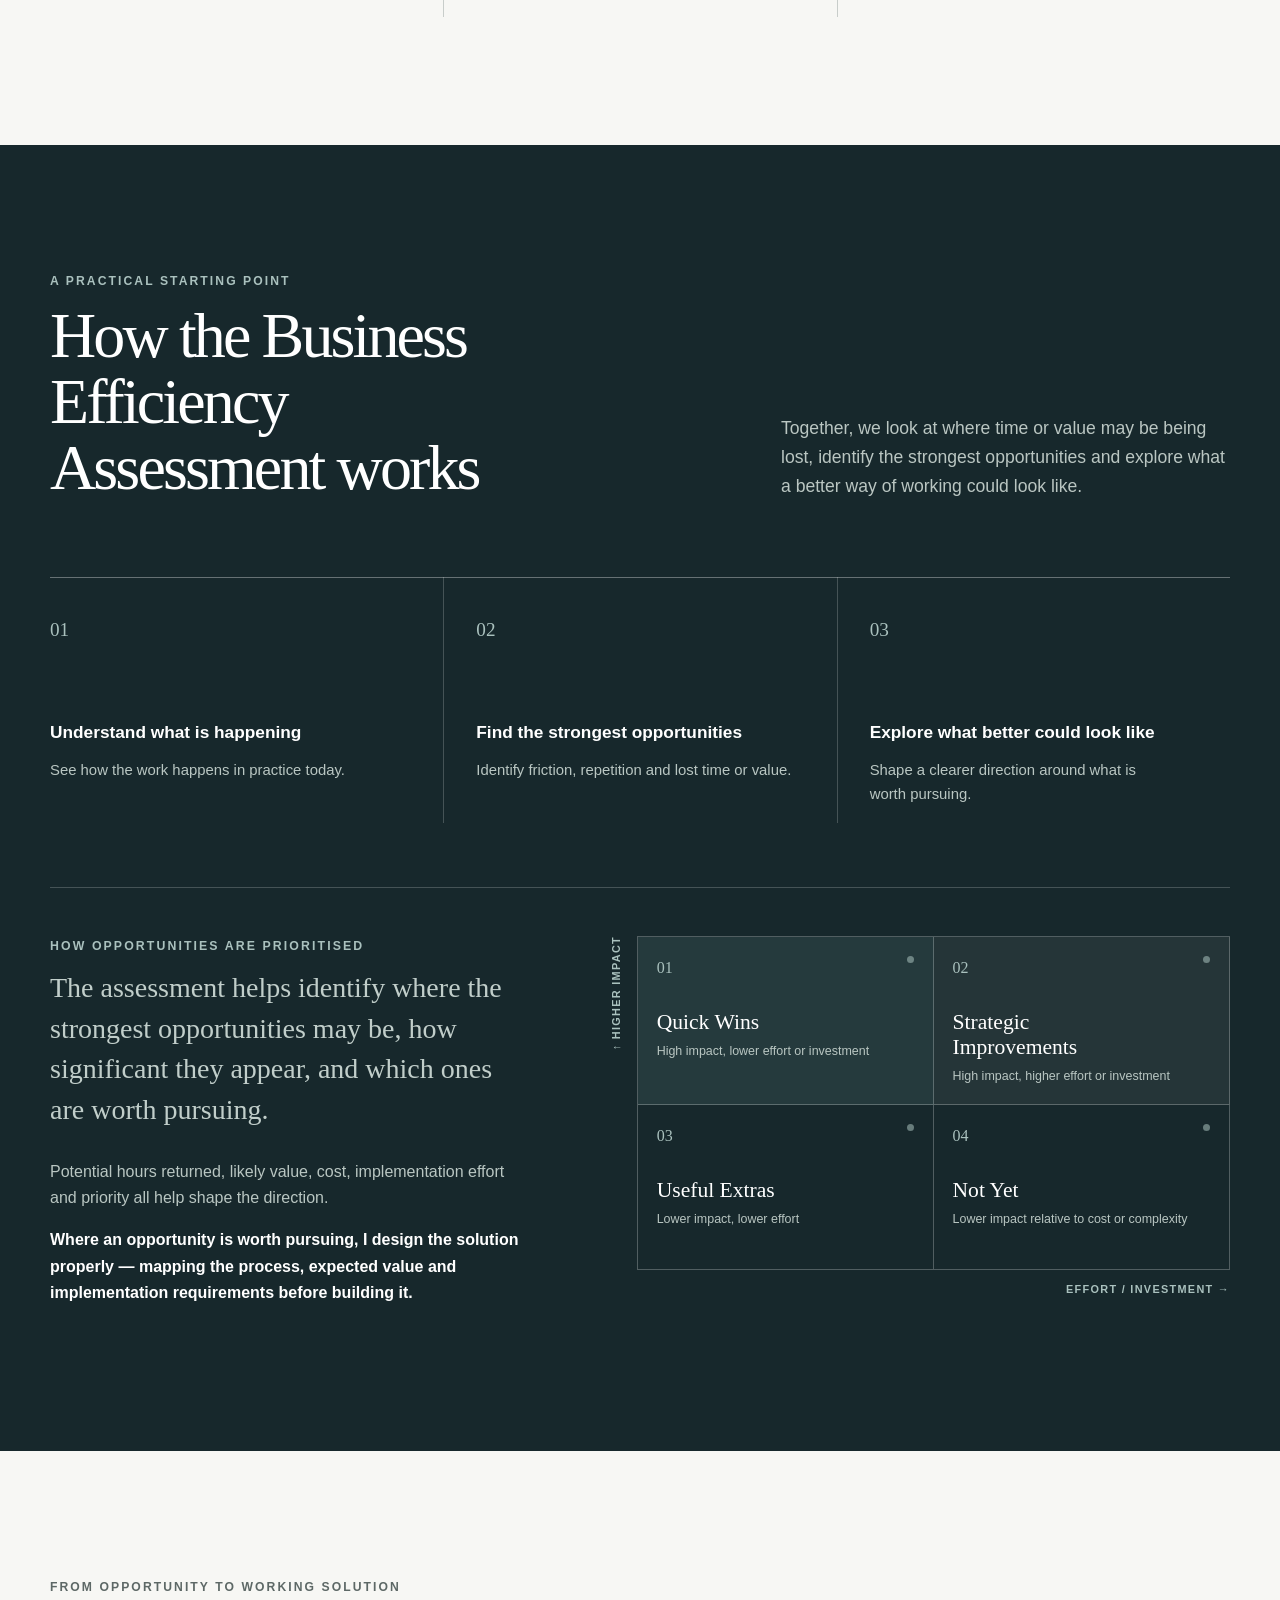
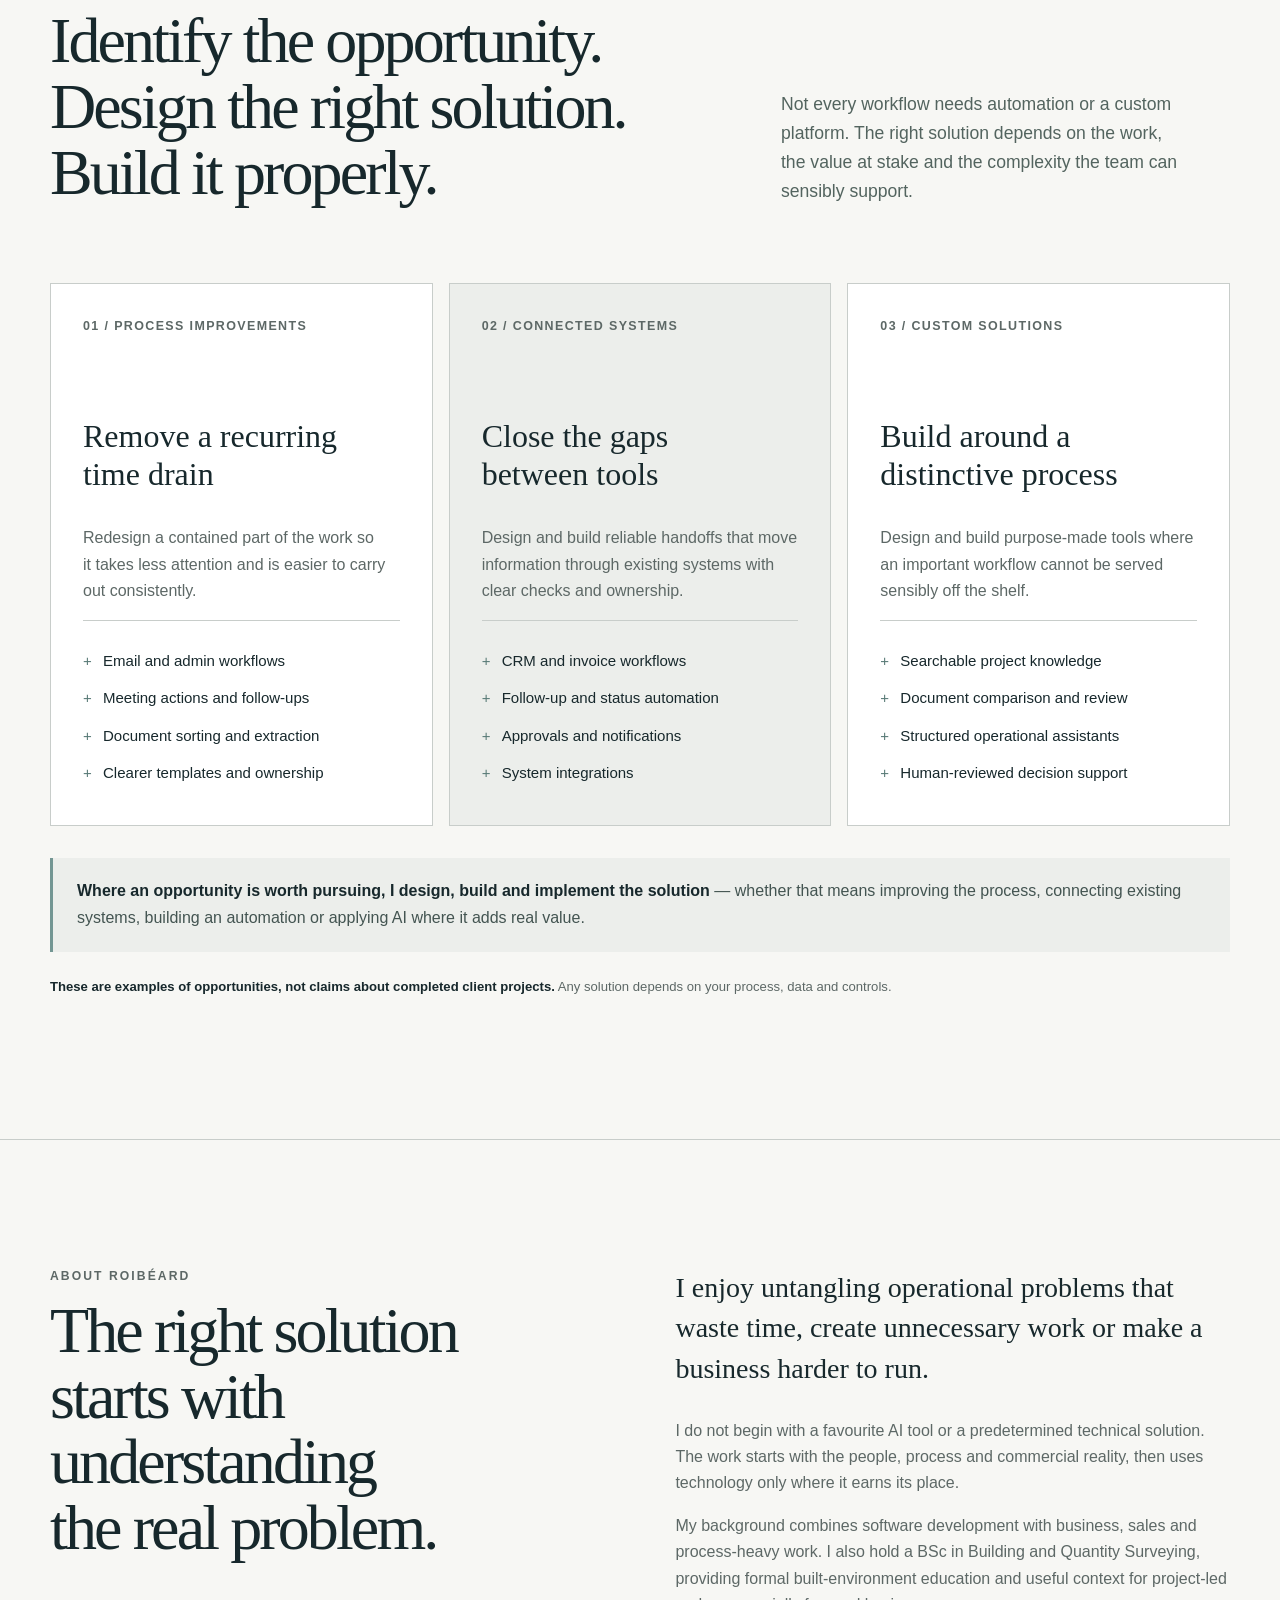
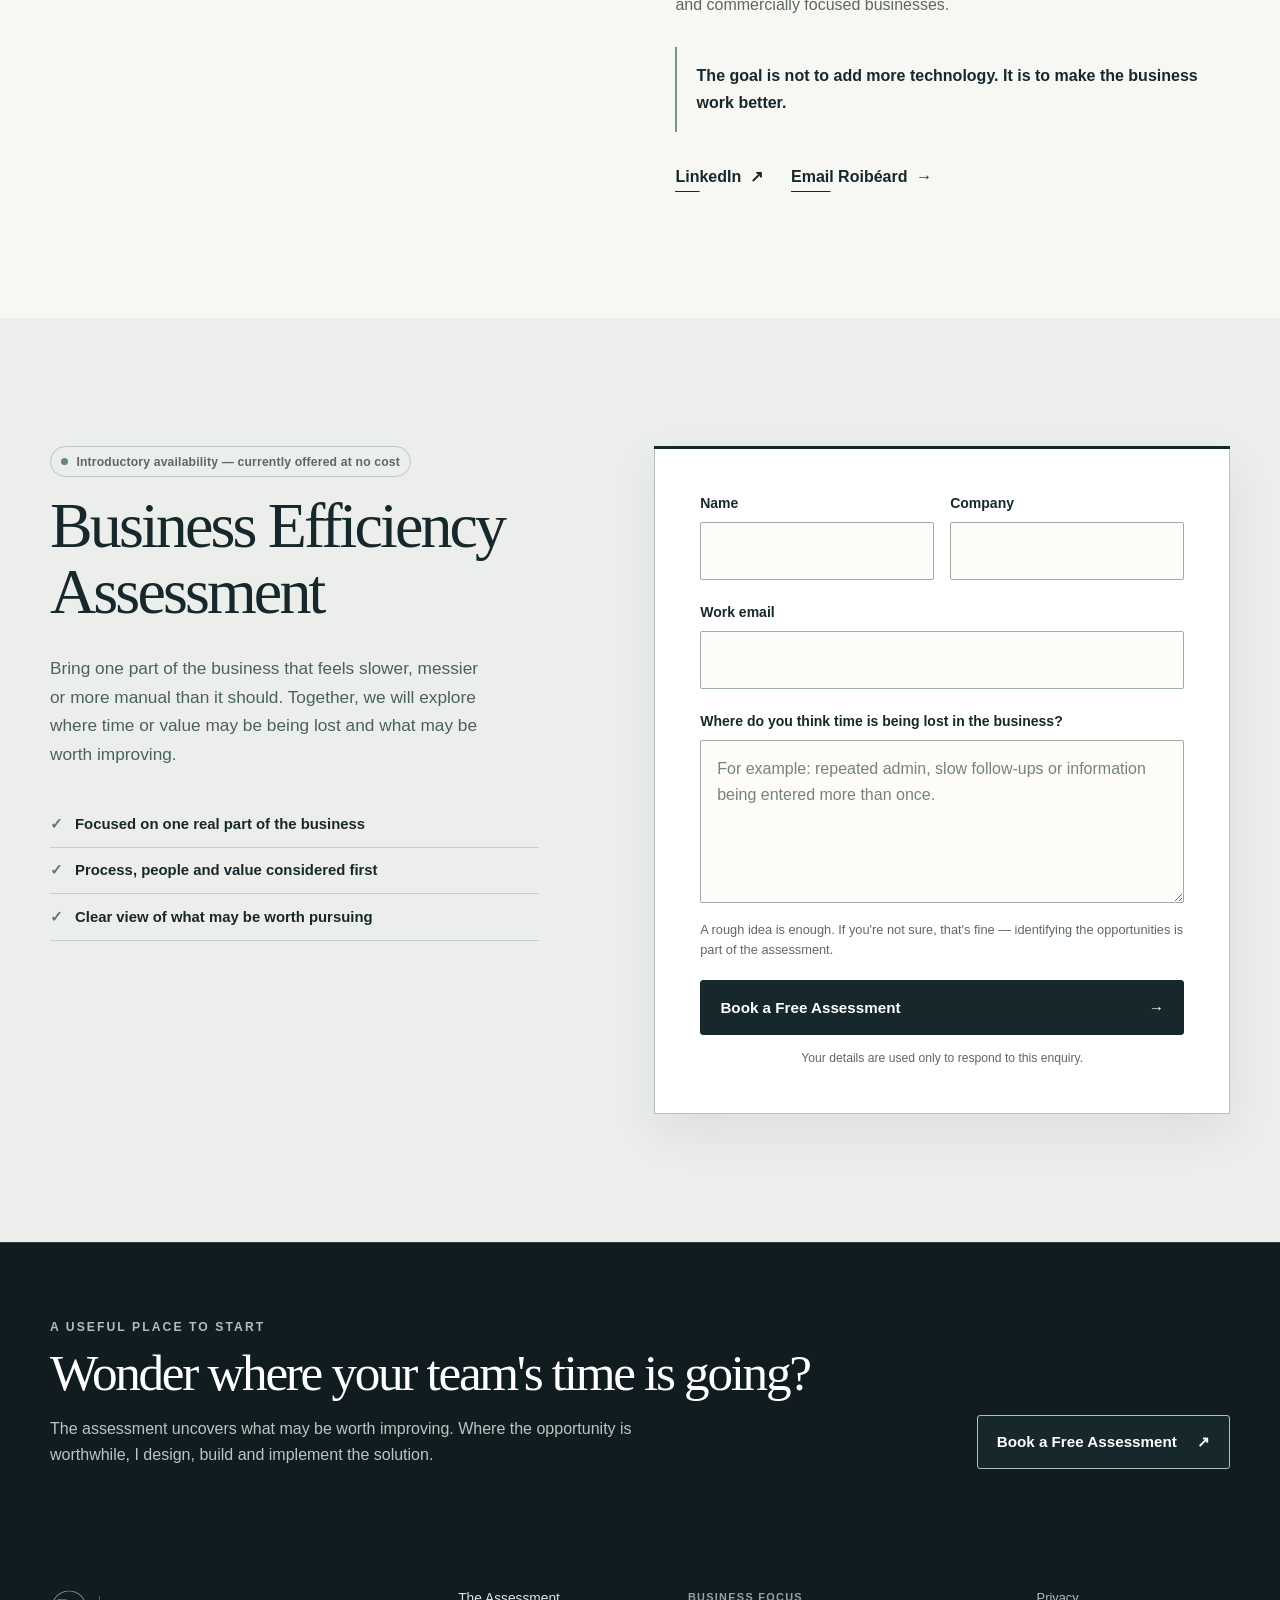
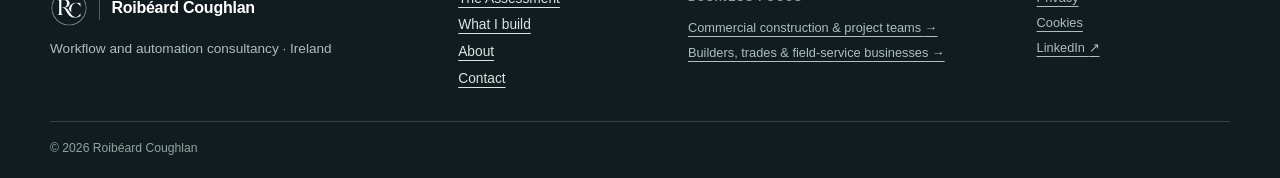
==== commit 5162d9b2: "Edit content & change color of buttons plus background. Add favicon that works on light & dark brows" ====
--- a/index.html
+++ b/index.html
@@ -13,7 +13,8 @@
   <meta property="og:type" content="website">
   <meta name="twitter:card" content="summary">
   <meta name="theme-color" content="#102a2c">
-  <link rel="icon" href="/assets/images/rc-monogram.png" type="image/png">
+  <link rel="icon" href="/assets/images/favicon.svg" type="image/svg+xml">
+  <link rel="icon" href="/assets/images/rc-monogram.png" type="image/png" sizes="32x32">
   <link rel="apple-touch-icon" href="/assets/images/rc-monogram.png">
   <link rel="stylesheet" href="/assets/css/styles.css">
   <script type="application/ld+json">
@@ -36,7 +37,7 @@
       <a class="brand" href="/" aria-label="Roibéard Coughlan, home"><span class="brand-mark" aria-hidden="true"><img src="/assets/images/rc-monogram.png" alt="" width="38" height="38"></span><span class="brand-name">Roibéard Coughlan</span></a>
       <button class="nav-toggle" type="button" aria-expanded="false" aria-controls="primary-nav" data-nav-toggle><span class="sr-only">Open navigation</span><span></span><span></span></button>
       <nav class="primary-nav" id="primary-nav" aria-label="Primary navigation" data-nav>
-        <a href="#approach">Approach</a><a href="#opportunities">What we assess</a><a href="#about">About</a><a class="button button-small" href="#book">Book a free audit</a>
+        <a href="#approach">The Assessment</a><a href="#opportunities">What I build</a><a href="#about">About</a><a class="button button-small" href="#book">Book a Free Assessment</a>
       </nav>
     </div>
   </header>
@@ -51,13 +52,13 @@
             <span class="hero-rotation-label" aria-hidden="true">Hidden in</span>
             <span class="hero-rotation-window" aria-hidden="true"><span data-rotating-phrase data-phrases="repetitive admin.|slow follow-ups.|disconnected systems.|work that's become “just part of the job”.">repetitive admin.</span></span>
           </p>
-          <p class="hero-lead">Small inefficiencies can quietly consume hundreds of hours across a team. I help identify where that time and money are being lost, then map the simplest worthwhile ways to improve it.</p>
+          <p class="hero-lead">Small inefficiencies can quietly add up across a team. Together, we find where time or value may be being lost; where an opportunity is worthwhile, I design, build and implement the right solution.</p>
           <p class="technology-note">Better processes, automation and AI — according to what the problem actually needs.</p>
-          <div class="hero-actions"><a class="button" href="#book">Book a Free Workflow Audit <span aria-hidden="true">↗</span></a><a class="text-link" href="#approach">See how the audit works <span aria-hidden="true">↓</span></a></div>
-          <p class="pilot-note"><span aria-hidden="true"></span> A limited number of introductory workflow audits are currently available at no cost.</p>
+          <div class="hero-actions"><a class="button" href="#book">Book a Free Assessment <span aria-hidden="true">↗</span></a><a class="text-link" href="#approach">See how the assessment works <span aria-hidden="true">↓</span></a></div>
+          <p class="availability-badge hero-availability"><span aria-hidden="true"></span> Introductory availability — currently offered at no cost</p>
         </div>
-        <aside class="audit-card" aria-label="The workflow audit principle">
-          <p class="card-kicker">What the audit considers</p>
+        <aside class="audit-card" aria-label="The business efficiency assessment principle">
+          <p class="card-kicker">What the assessment considers</p>
           <ol class="audit-flow">
             <li><span>01</span><strong>Process improvement</strong><small>Remove needless steps and clarify the work</small></li>
             <li><span>02</span><strong>Straightforward automation</strong><small>Connect repeatable tasks and handoffs</small></li>
@@ -81,56 +82,74 @@
 
     <section class="section dark-section" id="approach">
       <div class="shell">
-        <div class="split-heading on-dark"><div><p class="eyebrow">A practical starting point</p><h2>How the free workflow audit works</h2></div><div class="section-intro"><p>A focused review of one real process, assessing opportunities for better ways of working, conventional automation and AI-assisted workflows.</p></div></div>
+        <div class="split-heading on-dark"><div><p class="eyebrow">A practical starting point</p><h2>How the Business Efficiency Assessment works</h2></div><div class="section-intro"><p>Together, we look at where time or value may be being lost, identify the strongest opportunities and explore what a better way of working could look like.</p></div></div>
         <ol class="process-grid">
-          <li><span>01</span><h3>Understand</h3><p>See how the work happens today.</p></li>
-          <li><span>02</span><h3>Identify</h3><p>Find friction, repetition and information loss.</p></li>
-          <li><span>03</span><h3>Improve</h3><p>Recommend the simplest worthwhile next step.</p></li>
+          <li><span>01</span><h3>Understand what is happening</h3><p>See how the work happens in practice today.</p></li>
+          <li><span>02</span><h3>Find the strongest opportunities</h3><p>Identify friction, repetition and lost time or value.</p></li>
+          <li><span>03</span><h3>Explore what better could look like</h3><p>Shape a clearer direction around what is worth pursuing.</p></li>
         </ol>
-        <div class="principle-callout"><p><strong>The audit is the starting point.</strong> Where an opportunity is worth pursuing, I can help design and implement the solution — from straightforward process improvements and automations to more involved custom workflows.</p><a class="text-link light" href="#book">Book a free audit <span aria-hidden="true">→</span></a></div>
+        <div class="assessment-outcome">
+          <div class="assessment-outcome-copy">
+            <p class="card-kicker">How opportunities are prioritised</p>
+            <p class="large-copy">The assessment helps identify where the strongest opportunities may be, how significant they appear, and which ones are worth pursuing.</p>
+            <p>Potential hours returned, likely value, cost, implementation effort and priority all help shape the direction.</p>
+            <p><strong>Where an opportunity is worth pursuing, I design the solution properly — mapping the process, expected value and implementation requirements before building it.</strong></p>
+          </div>
+          <div class="opportunity-map" role="group" aria-label="Impact and effort opportunity categories">
+            <p class="map-axis map-axis-impact">Higher impact</p>
+            <div class="map-grid">
+              <article class="map-cell map-quick"><span>01</span><h3>Quick Wins</h3><p>High impact, lower effort or investment</p></article>
+              <article class="map-cell map-strategic"><span>02</span><h3>Strategic Improvements</h3><p>High impact, higher effort or investment</p></article>
+              <article class="map-cell map-useful"><span>03</span><h3>Useful Extras</h3><p>Lower impact, lower effort</p></article>
+              <article class="map-cell map-not-yet"><span>04</span><h3>Not Yet</h3><p>Lower impact relative to cost or complexity</p></article>
+            </div>
+            <p class="map-axis map-axis-effort">Effort / investment</p>
+          </div>
+        </div>
       </div>
     </section>
 
     <section class="section" id="opportunities">
-      <div class="shell split-heading"><div><p class="eyebrow">From small friction to joined-up systems</p><h2>Three sensible levels of improvement</h2></div><div class="section-intro"><p>Not every workflow needs a custom platform. The right intervention depends on the process, the value at stake and how much complexity the team can comfortably support.</p></div></div>
+      <div class="shell split-heading"><div><p class="eyebrow">From opportunity to working solution</p><h2>Identify the opportunity. Design the right solution. Build it properly.</h2></div><div class="section-intro"><p>Not every workflow needs automation or a custom platform. The right solution depends on the work, the value at stake and the complexity the team can sensibly support.</p></div></div>
       <div class="shell service-grid">
-        <article><p class="service-number">01 / Quick wins</p><h3>Remove one recurring drag</h3><p>Targeted assistance for contained tasks that consume attention but follow a recognisable pattern.</p><ul><li>Email and admin assistance</li><li>Meeting actions and follow-ups</li><li>Document sorting and extraction</li><li>Drafting from approved information</li></ul></article>
-        <article><p class="service-number">02 / Connected workflows</p><h3>Close the gaps between tools</h3><p>Reliable handoffs that move information through existing systems with clear checks and ownership.</p><ul><li>CRM and invoice workflows</li><li>Follow-up and status automation</li><li>Approvals and notifications</li><li>System integrations</li></ul></article>
-        <article><p class="service-number">03 / Custom systems</p><h3>Support a distinctive process</h3><p>Purpose-built tools for valuable workflows that cannot be served sensibly by an off-the-shelf product.</p><ul><li>Searchable project knowledge</li><li>Document comparison and review</li><li>Structured operational assistants</li><li>Human-reviewed decision support</li></ul></article>
+        <article><p class="service-number">01 / Process improvements</p><h3>Remove a recurring time drain</h3><p>Redesign a contained part of the work so it takes less attention and is easier to carry out consistently.</p><ul><li>Email and admin workflows</li><li>Meeting actions and follow-ups</li><li>Document sorting and extraction</li><li>Clearer templates and ownership</li></ul></article>
+        <article><p class="service-number">02 / Connected systems</p><h3>Close the gaps between tools</h3><p>Design and build reliable handoffs that move information through existing systems with clear checks and ownership.</p><ul><li>CRM and invoice workflows</li><li>Follow-up and status automation</li><li>Approvals and notifications</li><li>System integrations</li></ul></article>
+        <article><p class="service-number">03 / Custom solutions</p><h3>Build around a distinctive process</h3><p>Design and build purpose-made tools where an important workflow cannot be served sensibly off the shelf.</p><ul><li>Searchable project knowledge</li><li>Document comparison and review</li><li>Structured operational assistants</li><li>Human-reviewed decision support</li></ul></article>
       </div>
-      <p class="examples-note shell"><strong>These are examples of opportunities we can assess, not claims about completed client projects.</strong> Any recommendation depends on your process, data and controls.</p>
+      <p class="delivery-note shell"><strong>Where an opportunity is worth pursuing, I design, build and implement the solution</strong> — whether that means improving the process, connecting existing systems, building an automation or applying AI where it adds real value.</p>
+      <p class="examples-note shell"><strong>These are examples of opportunities, not claims about completed client projects.</strong> Any solution depends on your process, data and controls.</p>
     </section>
 
     <section class="section about-section" id="about">
       <div class="shell about-grid about-text-only">
-        <div class="about-heading"><p class="eyebrow">About Roibéard</p><h2>Practical technology.<br>Commercial thinking.</h2></div>
-        <div class="about-copy"><p class="large-copy">I help businesses understand where better processes, automation and AI can remove unnecessary work and make day-to-day operations run more effectively.</p><p>My background combines software development with experience across business operations, sales and process-heavy environments. I also hold a BSc in Building and Quantity Surveying, giving me an additional understanding of project-led and commercially focused work.</p><p>My approach is straightforward: understand how the work happens today, identify what is genuinely worth improving, and use the simplest technology capable of doing it well.</p><p class="availability-note">A limited number of introductory workflow audits are currently available at no cost.</p><div class="about-links"><a class="text-link" href="https://www.linkedin.com/in/roib%C3%A9ard-r-coughlan-06a202189/" target="_blank" rel="noopener noreferrer">LinkedIn <span aria-hidden="true">↗</span></a><a class="text-link" href="mailto:contact@roibeardcoughlan.com">Email Roibéard <span aria-hidden="true">→</span></a></div></div>
+        <div class="about-heading"><p class="eyebrow">About Roibéard</p><h2>The right solution starts with understanding the real problem.</h2></div>
+        <div class="about-copy"><p class="large-copy">I enjoy untangling operational problems that waste time, create unnecessary work or make a business harder to run.</p><p>I do not begin with a favourite AI tool or a predetermined technical solution. The work starts with the people, process and commercial reality, then uses technology only where it earns its place.</p><p>My background combines software development with business, sales and process-heavy work. I also hold a BSc in Building and Quantity Surveying, providing formal built-environment education and useful context for project-led and commercially focused businesses.</p><p class="about-principle">The goal is not to add more technology. It is to make the business work better.</p><div class="about-links"><a class="text-link" href="https://www.linkedin.com/in/roib%C3%A9ard-r-coughlan-06a202189/" target="_blank" rel="noopener noreferrer">LinkedIn <span aria-hidden="true">↗</span></a><a class="text-link" href="mailto:contact@roibeardcoughlan.com">Email Roibéard <span aria-hidden="true">→</span></a></div></div>
       </div>
     </section>
 
     <section class="section booking-section" id="book">
       <div class="shell booking-grid">
-        <div class="booking-copy"><p class="eyebrow">Limited introductory availability</p><h2>Book a Free Workflow Audit</h2><p>Bring one workflow that feels slower, messier or more manual than it should. The audit considers process improvements, conventional automation and AI opportunities — without assuming the answer in advance.</p><ul class="check-list"><li>No-cost introductory audit</li><li>Focused on one real business process</li><li>No obligation to implement anything</li><li>Plain-English next-step recommendation</li></ul></div>
+        <div class="booking-copy"><p class="availability-badge"><span aria-hidden="true"></span> Introductory availability — currently offered at no cost</p><h2>Business Efficiency Assessment</h2><p>Bring one part of the business that feels slower, messier or more manual than it should. Together, we will explore where time or value may be being lost and what may be worth improving.</p><ul class="check-list"><li>Focused on one real part of the business</li><li>Process, people and value considered first</li><li>Clear view of what may be worth pursuing</li></ul></div>
         <form class="audit-form" action="https://formsubmit.co/contact@roibeardcoughlan.com" method="POST">
-          <input type="hidden" name="_subject" value="New Workflow Audit request"><input type="hidden" name="_captcha" value="false">
-          <div class="field-row"><div class="field"><label for="name">Your name</label><input id="name" name="name" type="text" autocomplete="name" required></div><div class="field"><label for="company">Company</label><input id="company" name="company" type="text" autocomplete="organization" required></div></div>
+          <input type="hidden" name="_subject" value="New Business Efficiency Assessment request"><input type="hidden" name="_captcha" value="false">
+          <div class="field-row"><div class="field"><label for="name">Name</label><input id="name" name="name" type="text" autocomplete="name" required></div><div class="field"><label for="company">Company</label><input id="company" name="company" type="text" autocomplete="organization" required></div></div>
           <div class="field"><label for="email">Work email</label><input id="email" name="email" type="email" autocomplete="email" required></div>
-          <div class="field"><label for="workflow">What workflow would you like to improve?</label><textarea id="workflow" name="workflow" rows="5" placeholder="A short outline is plenty." required></textarea></div>
-          <button class="button form-submit" type="submit">Request my free audit <span aria-hidden="true">→</span></button><p class="form-note">Your details are used only to respond to this enquiry.</p>
+          <div class="field"><label for="workflow">Where do you think time is being lost in the business?</label><textarea id="workflow" name="workflow" rows="5" placeholder="For example: repeated admin, slow follow-ups or information being entered more than once." aria-describedby="workflow-help" required></textarea><p class="field-help" id="workflow-help">A rough idea is enough. If you're not sure, that's fine — identifying the opportunities is part of the assessment.</p></div>
+          <button class="button form-submit" type="submit">Book a Free Assessment <span aria-hidden="true">→</span></button><p class="form-note">Your details are used only to respond to this enquiry.</p>
         </form>
       </div>
     </section>
   </main>
 
   <section class="closing-cta" aria-labelledby="closing-cta-title">
-    <div class="shell closing-cta-grid"><div><p class="eyebrow">A useful place to start</p><h2 id="closing-cta-title">Wonder where your team's time is going?</h2><p>A focused workflow audit helps uncover the recurring friction and identify which improvements are worth pursuing.</p></div><a class="button" href="#book">Book a Free Workflow Audit <span aria-hidden="true">↗</span></a></div>
+    <div class="shell closing-cta-grid"><div><p class="eyebrow">A useful place to start</p><h2 id="closing-cta-title">Wonder where your team's time is going?</h2><p>The assessment uncovers what may be worth improving. Where the opportunity is worthwhile, I design, build and implement the solution.</p></div><a class="button" href="#book">Book a Free Assessment <span aria-hidden="true">↗</span></a></div>
   </section>
 
   <footer class="site-footer">
     <div class="shell footer-main">
       <div class="footer-identity"><a class="brand footer-brand" href="/"><span class="brand-mark" aria-hidden="true"><img src="/assets/images/rc-monogram.png" alt="" width="38" height="38"></span><span class="brand-name">Roibéard Coughlan</span></a><p>Workflow and automation consultancy · Ireland</p></div>
-      <nav class="footer-group footer-primary" aria-label="Main footer navigation"><a href="#approach">Approach</a><a href="#book">The Audit</a><a href="#about">About</a><a href="mailto:contact@roibeardcoughlan.com">Contact</a></nav>
-      <nav class="footer-group footer-audiences" aria-label="For specific businesses"><p class="footer-label">For specific businesses</p><a href="/construction/">Construction &amp; project-led <span aria-hidden="true">→</span></a><a href="/trades/">Builders, trades &amp; field service <span aria-hidden="true">→</span></a></nav>
+      <nav class="footer-group footer-primary" aria-label="Main footer navigation"><a href="#approach">The Assessment</a><a href="#opportunities">What I build</a><a href="#about">About</a><a href="mailto:contact@roibeardcoughlan.com">Contact</a></nav>
+      <nav class="footer-group footer-audiences" aria-label="Business Focus"><p class="footer-label">Business Focus</p><a href="/construction/">Commercial construction &amp; project teams <span aria-hidden="true">→</span></a><a href="/trades/">Builders, trades &amp; field-service businesses <span aria-hidden="true">→</span></a></nav>
       <nav class="footer-group footer-utility" aria-label="Utility links"><a href="/privacy/">Privacy</a><a href="/cookies/">Cookies</a><a href="https://www.linkedin.com/in/roib%C3%A9ard-r-coughlan-06a202189/" target="_blank" rel="noopener noreferrer">LinkedIn <span aria-hidden="true">↗</span></a></nav>
     </div>
     <div class="shell footer-base"><p>© <span data-year>2026</span> Roibéard Coughlan</p></div>
--- a/assets/css/styles.css
+++ b/assets/css/styles.css
@@ -1,9 +1,9 @@
 :root {
   --ink: #17282c;
   --ink-deep: #101c1f;
-  --paper: #f4f1eb;
-  --white: #fcfaf6;
-  --mist: #e7e5df;
+  --paper: #f7f7f4;
+  --white: #ffffff;
+  --mist: #eceeeb;
   --line: #c8cdca;
   --accent: #739693;
   --accent-light: #aac1be;
@@ -30,7 +30,7 @@
 .skip-link { position: fixed; top: .75rem; left: .75rem; z-index: 2000; padding: .7rem 1rem; background: var(--white); color: var(--ink); transform: translateY(-150%); }
 .skip-link:focus { transform: translateY(0); }
 
-.site-header { position: sticky; top: 0; z-index: 1000; background: rgba(244, 241, 235, .94); border-bottom: 1px solid transparent; backdrop-filter: blur(12px); }
+.site-header { position: sticky; top: 0; z-index: 1000; background: rgba(247, 247, 244, .94); border-bottom: 1px solid transparent; backdrop-filter: blur(12px); }
 .site-header.is-scrolled { border-color: var(--line); }
 .nav-wrap { min-height: 78px; display: flex; align-items: center; justify-content: space-between; gap: 2rem; }
 .brand { display: inline-flex; align-items: center; gap: .7rem; text-decoration: none; font-weight: 700; letter-spacing: -.015em; }
@@ -43,12 +43,19 @@
 .primary-nav > a:not(.button)::after { content: ""; position: absolute; left: 0; right: 100%; bottom: -.3rem; height: 1px; background: currentColor; transition: right 180ms ease; }
 .primary-nav > a:not(.button):hover::after { right: 0; }
 .nav-toggle { display: none; }
-.button { display: inline-flex; align-items: center; justify-content: space-between; gap: 1.25rem; min-height: 54px; padding: .85rem 1.2rem; border: 1px solid var(--ink); border-radius: var(--radius); background: var(--ink); color: var(--white); text-decoration: none; font-weight: 700; font-size: .95rem; cursor: pointer; transition: background 180ms ease, color 180ms ease, transform 180ms ease; }
-.button:hover { background: #1a3b3d; transform: translateY(-1px); }
+.button { display: inline-flex; align-items: center; justify-content: space-between; gap: 1.25rem; min-height: 54px; padding: .85rem 1.2rem; border: 1px solid var(--ink); border-radius: var(--radius); background: var(--ink); color: var(--white); text-decoration: none; font-weight: 700; font-size: .95rem; cursor: pointer; transition: background 200ms ease, border-color 200ms ease, color 200ms ease, transform 200ms cubic-bezier(.22, 1, .36, 1), box-shadow 200ms ease; }
+.button span { transition: transform 200ms cubic-bezier(.22, 1, .36, 1); }
+.button:hover, .button:focus-visible { border-color: #496e6a; background: var(--paper); color: var(--ink); transform: translateY(-1px); box-shadow: 0 4px 10px rgba(16, 28, 31, .12); }
+.button:hover span, .button:focus-visible span { transform: translateX(4px); }
+.button:focus-visible { outline: 2px solid var(--accent); outline-offset: 3px; }
 .button-small { min-height: 42px; padding: .55rem .9rem; font-size: .88rem; }
 .button-outline { background: transparent; color: var(--ink); }
 .button-outline:hover { background: var(--ink); color: var(--white); }
-.text-link { display: inline-flex; align-items: center; gap: .55rem; color: var(--ink); text-underline-offset: .28em; font-weight: 700; }
+.text-link { position: relative; display: inline-flex; align-items: center; gap: .55rem; color: var(--ink); text-decoration: none; font-weight: 700; }
+.text-link::after { content: ""; position: absolute; left: 0; right: 0; bottom: -.12rem; height: 1px; background: currentColor; transform: scaleX(.28); transform-origin: left; transition: transform 220ms cubic-bezier(.22, 1, .36, 1); }
+.text-link span { transition: transform 180ms ease; }
+.text-link:hover::after, .text-link:focus-visible::after { transform: scaleX(1); }
+.text-link:hover span, .text-link:focus-visible span { transform: translateX(4px); }
 .text-link.light { color: var(--accent-light); }
 
 .hero { min-height: calc(100svh - 78px); display: grid; align-content: start; padding: clamp(3rem, 6.5svh, 4.5rem) 0; overflow: hidden; }
@@ -64,9 +71,11 @@
 .hero-rotation-window [data-rotating-phrase].is-changing { opacity: 0; transform: translateY(-.25em); }
 .technology-note { margin: 0 0 1.2rem; padding-left: .8rem; border-left: 2px solid var(--accent); color: var(--muted); font-size: .86rem; font-weight: 650; }
 .hero-actions { display: flex; align-items: center; gap: 1.5rem; flex-wrap: wrap; }
-.pilot-note { margin: .9rem 0 0; color: var(--muted); font-size: .84rem; }
-.pilot-note span { display: inline-block; width: 8px; height: 8px; margin-right: .45rem; border-radius: 50%; background: #668783; box-shadow: 0 0 0 4px rgba(102, 135, 131, .13); }
-.audit-card, .project-card { position: relative; padding: clamp(2rem, 4vw, 3.4rem); background: var(--ink); color: var(--white); border-radius: var(--radius); box-shadow: 22px 22px 0 var(--mist); }
+.availability-badge { display: inline-flex; align-items: center; gap: .5rem; width: fit-content; margin: 0 0 1rem; padding: .4rem .65rem; border: 1px solid rgba(93, 104, 102, .32); border-radius: 999px; color: var(--muted); font-size: .76rem; font-weight: 750; letter-spacing: .015em; line-height: 1.35; }
+.availability-badge span { flex: 0 0 auto; width: 7px; height: 7px; border-radius: 50%; background: #668783; }
+.hero-availability { margin-top: .95rem; margin-bottom: 0; }
+.audit-card, .project-card { position: relative; padding: clamp(2rem, 4vw, 3.4rem); border: 1px solid transparent; background: var(--ink); color: var(--white); border-radius: var(--radius); box-shadow: 22px 22px 0 var(--mist); transition: transform 220ms cubic-bezier(.22, 1, .36, 1), border-color 220ms ease, box-shadow 220ms ease; }
+.audit-card:hover, .project-card:hover { transform: translateY(-2px); border-color: rgba(170, 193, 190, .72); box-shadow: 24px 24px 0 var(--mist); }
 .hero .audit-card { padding: clamp(1.75rem, 2.5vw, 2.35rem); box-shadow: 18px 18px 0 var(--mist); }
 .audit-card::before { content: ""; position: absolute; top: 0; left: 0; width: 90px; height: 5px; background: var(--accent); }
 .card-kicker { color: var(--accent-light); font-size: .77rem; font-weight: 800; letter-spacing: .17em; text-transform: uppercase; }
@@ -78,13 +87,13 @@
 .audit-flow small { color: #b9c6c2; font-size: .8rem; line-height: 1.35; }
 .audit-card blockquote { margin: 0; font-family: var(--serif); font-size: clamp(1.2rem, 1.8vw, 1.55rem); line-height: 1.2; }
 
-.trust-strip { border-block: 1px solid var(--line); }
+.trust-strip { border-block: 1px solid rgba(255,255,255,.14); background: var(--ink-deep); color: var(--white); }
 .trust-grid { display: grid; grid-template-columns: repeat(4, 1fr); }
 .trust-grid.three { grid-template-columns: repeat(3, 1fr); }
-.trust-grid p { margin: 0; padding: 1.2rem 1rem; border-right: 1px solid var(--line); color: #324946; font-size: .82rem; font-weight: 700; }
+.trust-grid p { margin: 0; padding: 1.2rem 1rem; border-right: 1px solid rgba(255,255,255,.16); color: #dce4e1; font-size: .82rem; font-weight: 700; }
 .trust-grid p:first-child { padding-left: 0; }
 .trust-grid p:last-child { border-right: 0; }
-.trust-grid span { margin-right: .55rem; color: #779086; font-family: var(--serif); }
+.trust-grid span { margin-right: .55rem; color: var(--accent-light); font-family: var(--serif); }
 
 .section { padding: clamp(5rem, 10vw, 9rem) 0; }
 .split-heading { display: grid; grid-template-columns: 1.05fr .75fr; gap: 8vw; align-items: end; margin-bottom: clamp(3rem, 6vw, 5.5rem); }
@@ -101,7 +110,8 @@
 .dark-section { background: var(--ink); color: var(--white); }
 .on-dark .eyebrow, .dark-section .eyebrow { color: var(--accent-light); }
 .on-dark .section-intro { color: #bac6c2; }
-.process-grid { display: grid; grid-template-columns: repeat(3, 1fr); margin: 0; padding: 0; border-top: 1px solid rgba(255,255,255,.2); list-style: none; }
+.process-grid { position: relative; display: grid; grid-template-columns: repeat(3, 1fr); margin: 0; padding: 0; list-style: none; }
+.process-grid::before { content: ""; position: absolute; inset: 0 0 auto; height: 1px; background: rgba(255,255,255,.34); transform-origin: left; }
 .process-grid li { position: relative; padding: 2.3rem 2rem 1rem 0; }
 .process-grid li + li { padding-left: 2rem; border-left: 1px solid rgba(255,255,255,.2); }
 .process-grid span { display: block; margin-bottom: 4.5rem; color: var(--accent-light); font-family: var(--serif); font-size: 1.2rem; }
@@ -110,10 +120,33 @@
 .principle-callout { display: flex; justify-content: space-between; align-items: center; gap: 3rem; margin-top: 4rem; padding: 1.6rem 0; border-block: 1px solid rgba(255,255,255,.2); }
 .principle-callout p { max-width: 750px; margin: 0; color: #dce3df; }
 .principle-callout strong { color: var(--white); }
+.assessment-outcome { display: grid; grid-template-columns: minmax(0, .86fr) minmax(440px, 1.14fr); gap: clamp(2.5rem, 7vw, 6rem); margin-top: 4rem; padding-top: 3rem; border-top: 1px solid rgba(255,255,255,.2); align-items: start; }
+.assessment-outcome-copy > p:not(.card-kicker):not(.large-copy) { color: #b9c6c2; }
+.assessment-outcome-copy strong { color: var(--white); }
+.opportunity-map { position: relative; padding-left: 1.8rem; }
+.map-grid { display: grid; grid-template-columns: 1fr 1fr; border-top: 1px solid rgba(255,255,255,.25); border-left: 1px solid rgba(255,255,255,.25); }
+.map-cell { position: relative; min-height: 165px; padding: 1.15rem; border-right: 1px solid rgba(255,255,255,.25); border-bottom: 1px solid rgba(255,255,255,.25); transition: transform 220ms cubic-bezier(.22, 1, .36, 1), background 220ms ease, border-color 220ms ease; }
+.map-cell::after { content: ""; position: absolute; top: 1.2rem; right: 1.2rem; width: 7px; height: 7px; border-radius: 50%; background: var(--accent-light); opacity: .55; transition: transform 220ms ease, opacity 220ms ease; }
+.map-cell:hover { z-index: 1; transform: translateY(-2px); background: rgba(255,255,255,.09); border-color: var(--accent-light); }
+.map-cell:hover::after { transform: scale(1.55); opacity: 1; }
+.map-cell span { display: block; margin-bottom: 1.8rem; color: var(--accent-light); font-family: var(--serif); }
+.map-cell h3 { max-width: 190px; margin-bottom: .45rem; font-family: var(--serif); font-size: 1.35rem; font-weight: 400; line-height: 1.15; }
+.map-cell p { margin: 0; color: #b9c6c2; font-size: .78rem; line-height: 1.45; }
+.map-quick { background: rgba(115, 150, 147, .16); }
+.map-strategic { background: rgba(255,255,255,.06); }
+.map-axis { margin: 0; color: var(--accent-light); font-size: .68rem; font-weight: 800; letter-spacing: .12em; text-transform: uppercase; }
+.map-axis-impact { position: absolute; left: 0; top: 0; writing-mode: vertical-rl; transform: rotate(180deg); }
+.map-axis-impact::before { content: "↑ "; }
+.map-axis-effort { padding-top: .7rem; text-align: right; }
+.map-axis-effort::after { content: "  →"; }
+.implementation-statement { margin-top: 3rem; padding: 1.5rem 0; border-block: 1px solid rgba(255,255,255,.2); }
+.implementation-statement p { max-width: 960px; margin: 0; color: #c8d2cf; }
+.implementation-statement strong { color: var(--white); }
 
 .service-grid { display: grid; grid-template-columns: repeat(3, 1fr); gap: 1rem; }
-.service-grid article { display: flex; flex-direction: column; min-height: 540px; padding: 2rem; background: var(--white); border: 1px solid var(--line); }
+.service-grid article { display: flex; flex-direction: column; min-height: 540px; padding: 2rem; background: var(--white); border: 1px solid var(--line); transition: transform 220ms cubic-bezier(.22, 1, .36, 1), border-color 220ms ease, box-shadow 220ms ease; }
 .service-grid article:nth-child(2) { background: var(--mist); }
+.service-grid article:hover { transform: translateY(-2px); border-color: #879c96; box-shadow: 0 12px 30px rgba(16, 28, 31, .09); }
 .service-number { margin-bottom: 5rem; color: #587a76; font-size: .78rem; font-weight: 800; letter-spacing: .11em; text-transform: uppercase; }
 .service-grid h3 { font-size: 2rem; }
 .service-grid ul { margin: auto 0 0; padding: 1.3rem 0 0; border-top: 1px solid var(--line); list-style: none; }
@@ -121,40 +154,50 @@
 .service-grid li::before { content: "+"; margin-right: .7rem; color: #587a76; }
 .examples-note { margin-top: 1.5rem; color: var(--muted); font-size: .82rem; }
 .examples-note strong { color: var(--ink); }
+.delivery-note { margin-top: 2rem; padding: 1.3rem 1.5rem; border-left: 3px solid var(--accent); background: var(--mist); color: #435451; }
+.delivery-note strong { color: var(--ink); }
 
 .about-section { border-top: 1px solid var(--line); }
 .about-grid { display: grid; grid-template-columns: .92fr 1fr; gap: clamp(3rem, 9vw, 8rem); align-items: start; }
 .about-heading { max-width: 580px; }
 .about-copy h2 { margin-bottom: 2rem; }
 .large-copy { font-family: var(--serif); font-size: clamp(1.35rem, 2.3vw, 1.75rem); line-height: 1.45; }
-.about-copy > p:not(.eyebrow):not(.large-copy) { color: var(--muted); }
-.about-copy .availability-note { margin-top: 1.8rem; padding: 1rem 0 1rem 1.2rem; border-left: 2px solid var(--accent); color: var(--ink); font-weight: 700; }
+.about-copy > p:not(.eyebrow):not(.large-copy):not(.about-principle) { color: var(--muted); }
+.about-copy .availability-note, .about-copy .about-principle { margin-top: 1.8rem; padding: 1rem 0 1rem 1.2rem; border-left: 2px solid var(--accent); color: var(--ink); font-weight: 700; }
 .about-links { display: flex; gap: 1.75rem; margin-top: 2rem; flex-wrap: wrap; }
 
 .booking-section { background: var(--mist); }
 .booking-grid { display: grid; grid-template-columns: .85fr 1fr; gap: clamp(3rem, 9vw, 8rem); align-items: start; }
 .booking-copy h2 { margin-bottom: 1.8rem; }
-.booking-copy > p:not(.eyebrow) { color: #4b625c; font-size: 1.08rem; }
+.booking-copy > p:not(.eyebrow):not(.availability-badge) { color: #4b625c; font-size: 1.08rem; }
 .check-list { margin: 2.1rem 0 0; padding: 0; list-style: none; }
 .check-list li { padding: .65rem 0; border-bottom: 1px solid var(--line); font-size: .93rem; font-weight: 700; }
 .check-list li::before { content: "✓"; margin-right: .75rem; color: #587a76; }
-.audit-form { padding: clamp(1.6rem, 4vw, 2.7rem); background: var(--white); border: 1px solid var(--line); }
+.audit-form { position: relative; padding: clamp(1.75rem, 4vw, 2.8rem); border: 1px solid #b7c1bc; background: var(--white); box-shadow: 0 18px 45px rgba(16, 28, 31, .07); }
+.audit-form::before { content: ""; position: absolute; inset: -1px -1px auto; height: 3px; background: var(--ink); }
 .field-row { display: grid; grid-template-columns: 1fr 1fr; gap: 1rem; }
-.field { margin-bottom: 1.2rem; }
-.field label { display: block; margin-bottom: .45rem; font-size: .82rem; font-weight: 800; }
-.field input, .field textarea { width: 100%; padding: .85rem .9rem; border: 1px solid #aebcb5; border-radius: 2px; background: #fff; color: var(--ink); }
-.field textarea { resize: vertical; }
-.field input:focus, .field textarea:focus { outline: 3px solid rgba(95, 129, 125, .22); border-color: #496e6a; }
+.field { margin-bottom: 1.35rem; }
+.field label { display: block; margin-bottom: .45rem; font-size: .875rem; font-weight: 800; }
+.field input, .field textarea { width: 100%; padding: .9rem 1rem; border: 1px solid #9eada6; border-radius: 2px; background: #fdfcf9; color: var(--ink); transition: background 180ms ease, border-color 180ms ease, box-shadow 180ms ease; }
+.field input { min-height: 50px; }
+.field textarea { min-height: 138px; resize: vertical; }
+.field input:hover, .field textarea:hover { border-color: #738a83; }
+.field input:focus, .field textarea:focus { outline: 2px solid rgba(73, 110, 106, .72); outline-offset: 1px; border-color: var(--ink); background: #fff; box-shadow: none; }
 .field textarea::placeholder { color: #76827e; }
+.field-help { margin: .55rem 0 0; color: var(--muted); font-size: .8rem; line-height: 1.5; }
 .form-submit { width: 100%; }
 .form-note { margin: .85rem 0 0; color: var(--muted); font-size: .76rem; text-align: center; }
 
-.closing-cta { padding: clamp(3.25rem, 6vw, 4.75rem) 0; border-top: 1px solid var(--line); background: var(--white); }
+.closing-cta { padding: clamp(3.25rem, 6vw, 4.75rem) 0; border-top: 1px solid rgba(255,255,255,.14); background: var(--ink-deep); color: var(--white); }
 .closing-cta-grid { display: grid; grid-template-columns: minmax(0, 1fr) auto; gap: clamp(2.5rem, 7vw, 6rem); align-items: end; }
 .closing-cta .eyebrow { margin-bottom: .7rem; }
 .closing-cta h2 { max-width: 760px; font-size: clamp(2.25rem, 4vw, 3.65rem); }
-.closing-cta p:not(.eyebrow) { max-width: 650px; margin: 1rem 0 0; color: var(--muted); }
+.closing-cta .eyebrow { color: var(--accent-light); }
+.closing-cta p:not(.eyebrow) { max-width: 650px; margin: 1rem 0 0; color: #b9c6c2; }
 .closing-cta .button { white-space: nowrap; }
+.closing-cta .button { border-color: var(--accent-light); background: var(--ink); color: var(--white); }
+.closing-cta .button:hover, .closing-cta .button:focus-visible { border-color: var(--accent-light); background: var(--paper); color: var(--ink-deep); box-shadow: 0 4px 10px rgba(16, 28, 31, .12); }
+.closing-cta .button:focus-visible { outline-color: var(--accent-light); }
 
 .site-footer { padding: 2.75rem 0 1.25rem; background: var(--ink-deep); color: var(--white); }
 .footer-main { display: grid; grid-template-columns: minmax(220px, 1.2fr) .6fr minmax(225px, 1fr) .65fr; gap: clamp(1.5rem, 4vw, 3.5rem); align-items: start; }
@@ -174,6 +217,7 @@
 .targeted-hero .hero-rotation { max-width: 760px; font-size: clamp(1.5rem, 1.9vw, 1.85rem); }
 .targeted-hero .hero-rotation-window { min-height: 2.3em; }
 .project-card { padding: 0; overflow: hidden; box-shadow: 22px 22px 0 var(--accent); }
+.project-card:hover { box-shadow: 24px 24px 0 var(--accent); }
 .project-card-head { display: flex; justify-content: space-between; gap: 1rem; padding: 1.25rem 1.5rem; border-bottom: 1px solid rgba(255,255,255,.17); }
 .project-card-head p { margin: 0; font-weight: 800; }
 .project-card-head span { color: var(--accent-light); font-size: .75rem; font-weight: 800; letter-spacing: .12em; text-transform: uppercase; }
@@ -185,14 +229,17 @@
 .project-card-note { margin: 0; padding: 1.1rem 1.5rem 1.4rem; color: #b9c6c2; font-size: .85rem; }
 .opportunity-grid { display: grid; grid-template-columns: repeat(3, 1fr); border-top: 1px solid var(--line); border-left: 1px solid var(--line); }
 .opportunity-grid article { min-height: 270px; padding: 1.8rem; border-right: 1px solid var(--line); border-bottom: 1px solid var(--line); }
+.opportunity-grid article { transition: background 200ms ease, transform 200ms cubic-bezier(.22, 1, .36, 1), box-shadow 200ms ease; }
+.opportunity-grid article:hover { z-index: 1; border-color: #879c96; background: var(--white); transform: translateY(-2px); box-shadow: 0 10px 25px rgba(16, 28, 31, .08); }
 .opportunity-grid article > span { display: block; margin-bottom: 3rem; color: #587a76; font-family: var(--serif); }
 .construction-audit-grid { display: grid; grid-template-columns: .85fr 1fr; gap: 9vw; }
 .construction-audit-grid h2 { margin-bottom: 2rem; }
 .dark-section .large-copy { color: #c1ceca; }
-.audit-detail-list { margin: 0; padding: 0; list-style: none; }
-.audit-detail-list li { display: grid; grid-template-columns: 52px 1fr; gap: 1rem; padding: 1.4rem 0; border-top: 1px solid rgba(255,255,255,.2); }
+.audit-detail-list { position: relative; margin: 0; padding: 0; list-style: none; }
+.audit-detail-list::before { content: ""; position: absolute; top: 0; bottom: 0; left: 25px; width: 1px; background: rgba(170,193,190,.56); transform-origin: top; }
+.audit-detail-list li { position: relative; display: grid; grid-template-columns: 52px 1fr; gap: 1rem; padding: 1.4rem 0; border-top: 1px solid rgba(255,255,255,.2); }
 .audit-detail-list li:last-child { border-bottom: 1px solid rgba(255,255,255,.2); }
-.audit-detail-list span { color: var(--accent-light); font-family: var(--serif); font-size: 1.2rem; }
+.audit-detail-list span { position: relative; z-index: 1; width: fit-content; color: var(--accent-light); background: var(--ink); box-shadow: 0 0 0 6px var(--ink); font-family: var(--serif); font-size: 1.2rem; }
 .audit-detail-list h3 { margin-bottom: .25rem; font-size: 1.05rem; }
 .audit-detail-list p { margin: 0; color: #b9c6c2; font-size: .92rem; }
 .about-compact-grid { display: grid; grid-template-columns: 1fr .75fr; gap: 9vw; }
@@ -219,14 +266,16 @@
   .primary-nav > a:not(.button) { padding: .9rem 0; border-bottom: 1px solid var(--line); font-size: 1rem; }
   .primary-nav .button { margin-top: 1rem; }
   .hero { min-height: auto; }
-  .hero-grid, .split-heading, .about-grid, .booking-grid, .construction-audit-grid, .about-compact-grid, .closing-cta-grid { grid-template-columns: 1fr; }
+  .hero-grid, .split-heading, .about-grid, .booking-grid, .construction-audit-grid, .about-compact-grid, .closing-cta-grid, .assessment-outcome { grid-template-columns: 1fr; }
   .hero-grid { gap: 4rem; }
   .audit-card, .project-card { max-width: 620px; }
   .trust-grid { grid-template-columns: 1fr 1fr; }
   .trust-grid p:nth-child(2) { border-right: 0; }
   .trust-grid p:nth-child(-n+2) { border-bottom: 1px solid var(--line); }
+  .trust-strip .trust-grid p:nth-child(-n+2) { border-bottom-color: rgba(255,255,255,.16); }
   .trust-grid.three { grid-template-columns: 1fr; }
   .trust-grid.three p { border-right: 0; border-bottom: 1px solid var(--line); padding-left: 0; }
+  .trust-strip .trust-grid.three p { border-bottom-color: rgba(255,255,255,.16); }
   .trust-grid.three p:last-child { border-bottom: 0; }
   .split-heading { gap: 2rem; align-items: start; }
   .problem-grid, .service-grid { grid-template-columns: 1fr; }
@@ -235,6 +284,7 @@
   .process-grid { grid-template-columns: repeat(3, 1fr); }
   .process-grid span { margin-bottom: 2.5rem; }
   .service-grid article { min-height: 440px; }
+  .opportunity-map { max-width: 680px; }
   .opportunity-grid { grid-template-columns: 1fr 1fr; }
   .closing-cta { padding-block: 3.75rem; }
   .closing-cta .button { justify-self: start; }
@@ -256,8 +306,11 @@
   .hero-actions .button { width: 100%; }
   .audit-card, .project-card { box-shadow: 10px 10px 0 var(--mist); }
   .project-card { box-shadow: 10px 10px 0 var(--accent); }
+  .audit-card:hover { box-shadow: 12px 12px 0 var(--mist); }
+  .project-card:hover { box-shadow: 12px 12px 0 var(--accent); }
   .trust-grid { grid-template-columns: 1fr; }
   .trust-grid p, .trust-grid p:first-child { padding-inline: 0; border-right: 0; border-bottom: 1px solid var(--line); }
+  .trust-strip .trust-grid p, .trust-strip .trust-grid p:first-child { border-bottom-color: rgba(255,255,255,.16); }
   .trust-grid p:last-child { border-bottom: 0; }
   .section { padding: 5.5rem 0; }
   .process-grid { grid-template-columns: 1fr; }
@@ -272,14 +325,30 @@
   .opportunity-grid { border-left: 0; }
   .opportunity-grid article { min-height: auto; padding-inline: 0; border-right: 0; }
   .opportunity-grid article > span { margin-bottom: 2rem; }
+  .assessment-outcome { gap: 2.5rem; margin-top: 3rem; padding-top: 2.5rem; }
+  .opportunity-map { padding-left: 1.35rem; }
+  .map-cell { min-height: 150px; padding: 1rem; }
+  .map-cell span { margin-bottom: 1.25rem; }
   .footer-main { gap: 1.6rem; }
   .footer-base { margin-top: 1.5rem; }
 }
+
+.motion-ready .reveal-item { opacity: 0; transform: translateY(16px); transition: opacity 620ms ease, transform 620ms cubic-bezier(.22, 1, .36, 1); transition-delay: var(--reveal-delay, 0ms); }
+.motion-ready .reveal-item.is-visible { opacity: 1; transform: translateY(0); }
+.motion-ready .reveal-item.is-visible:is(.service-grid article, .opportunity-grid article, .map-cell):hover { transform: translateY(-2px); }
+.motion-ready .reveal-item.is-visible:is(.audit-card, .project-card):hover { transform: translateY(-2px); }
+.motion-ready .process-grid::before { transform: scaleX(0); transition: transform 820ms cubic-bezier(.22, 1, .36, 1); }
+.motion-ready .process-grid.is-progress-visible::before { transform: scaleX(1); }
+.motion-ready .audit-detail-list::before { transform: scaleY(0); transition: transform 900ms cubic-bezier(.22, 1, .36, 1); }
+.motion-ready .audit-detail-list.is-progress-visible::before { transform: scaleY(1); }
 
 @media (prefers-reduced-motion: reduce) {
   html { scroll-behavior: auto; }
   *, *::before, *::after { scroll-behavior: auto !important; transition-duration: .01ms !important; }
   .hero-rotation-window [data-rotating-phrase] { transform: none !important; }
+  .reveal-item { opacity: 1 !important; transform: none !important; }
+  .button:hover, .button:focus-visible, .text-link:hover span, .text-link:focus-visible span, .audit-card:hover, .project-card:hover, .service-grid article:hover, .opportunity-grid article:hover, .map-cell:hover, .map-cell:hover::after { transform: none !important; }
+  .process-grid::before, .audit-detail-list::before { transform: none !important; }
 }
 @media print {
   .site-header, .site-footer, .closing-cta, .button, .chatbase-bubble-button { display: none !important; }
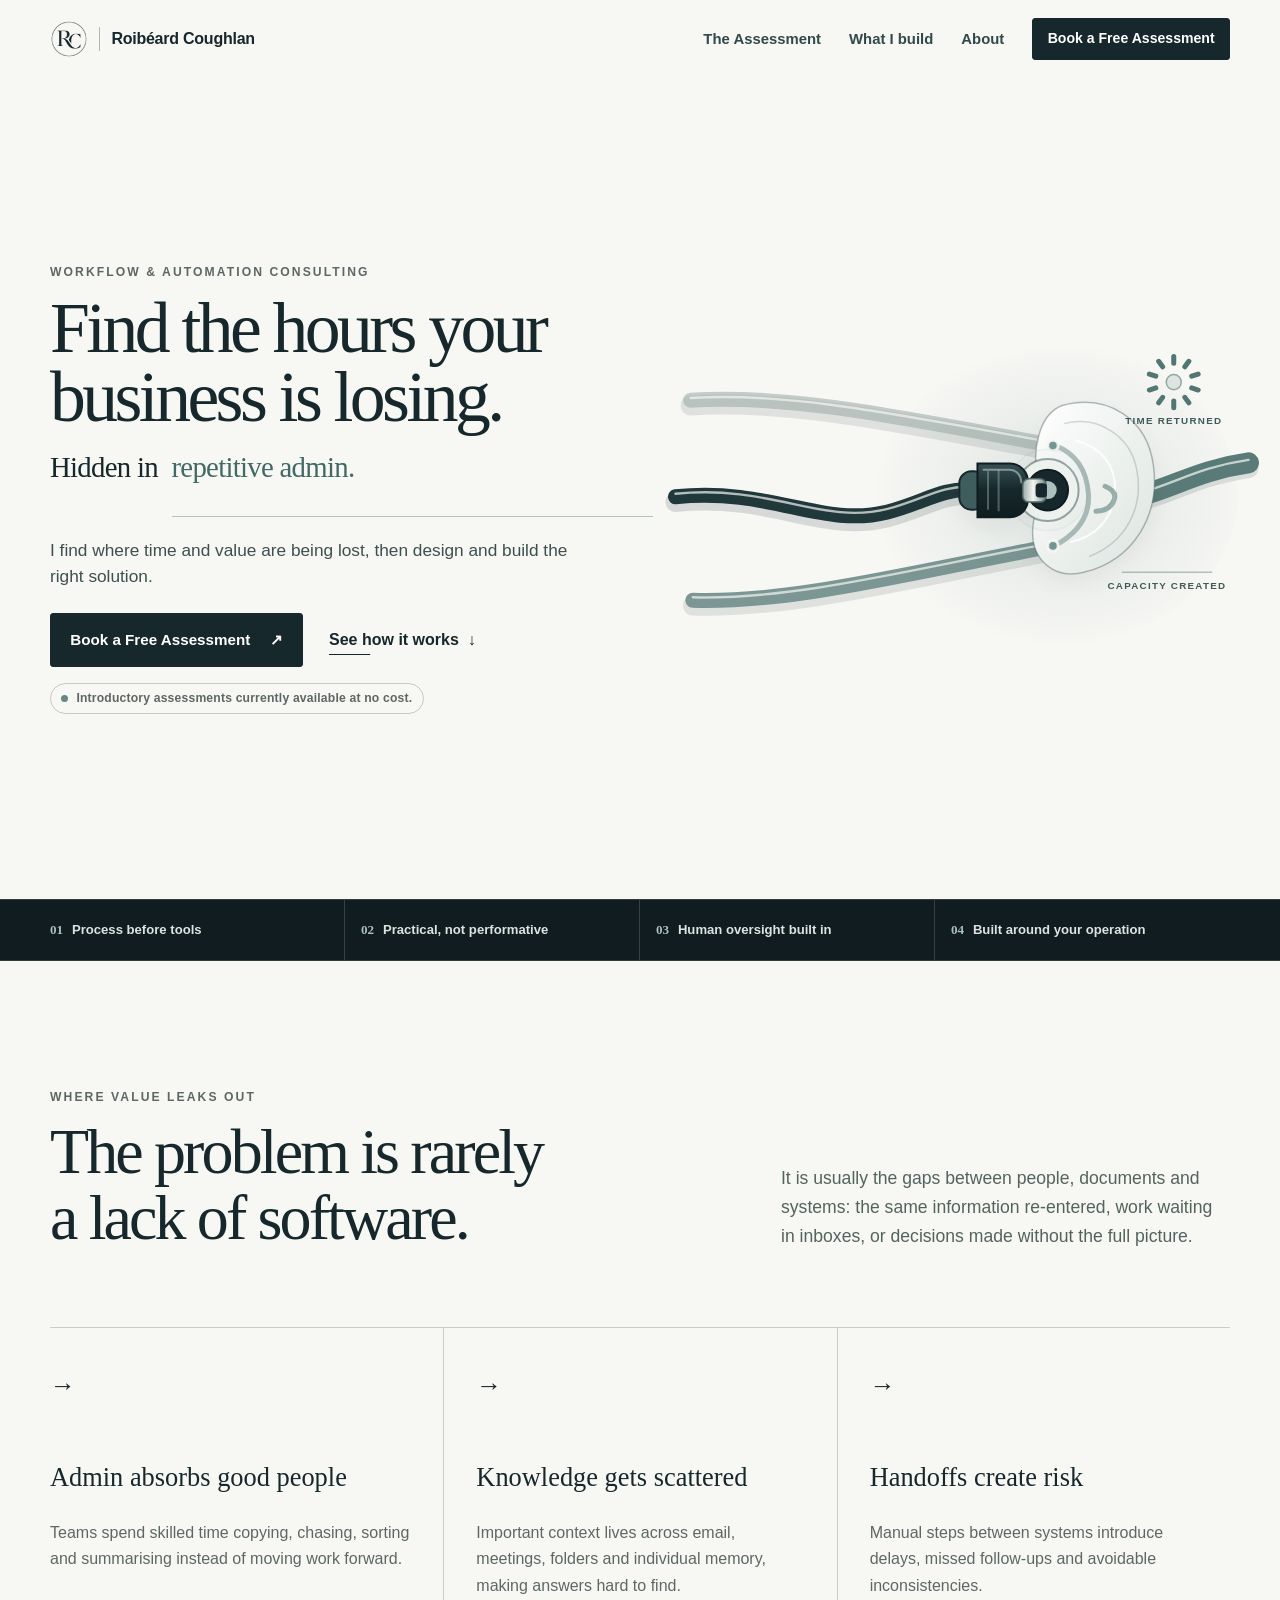
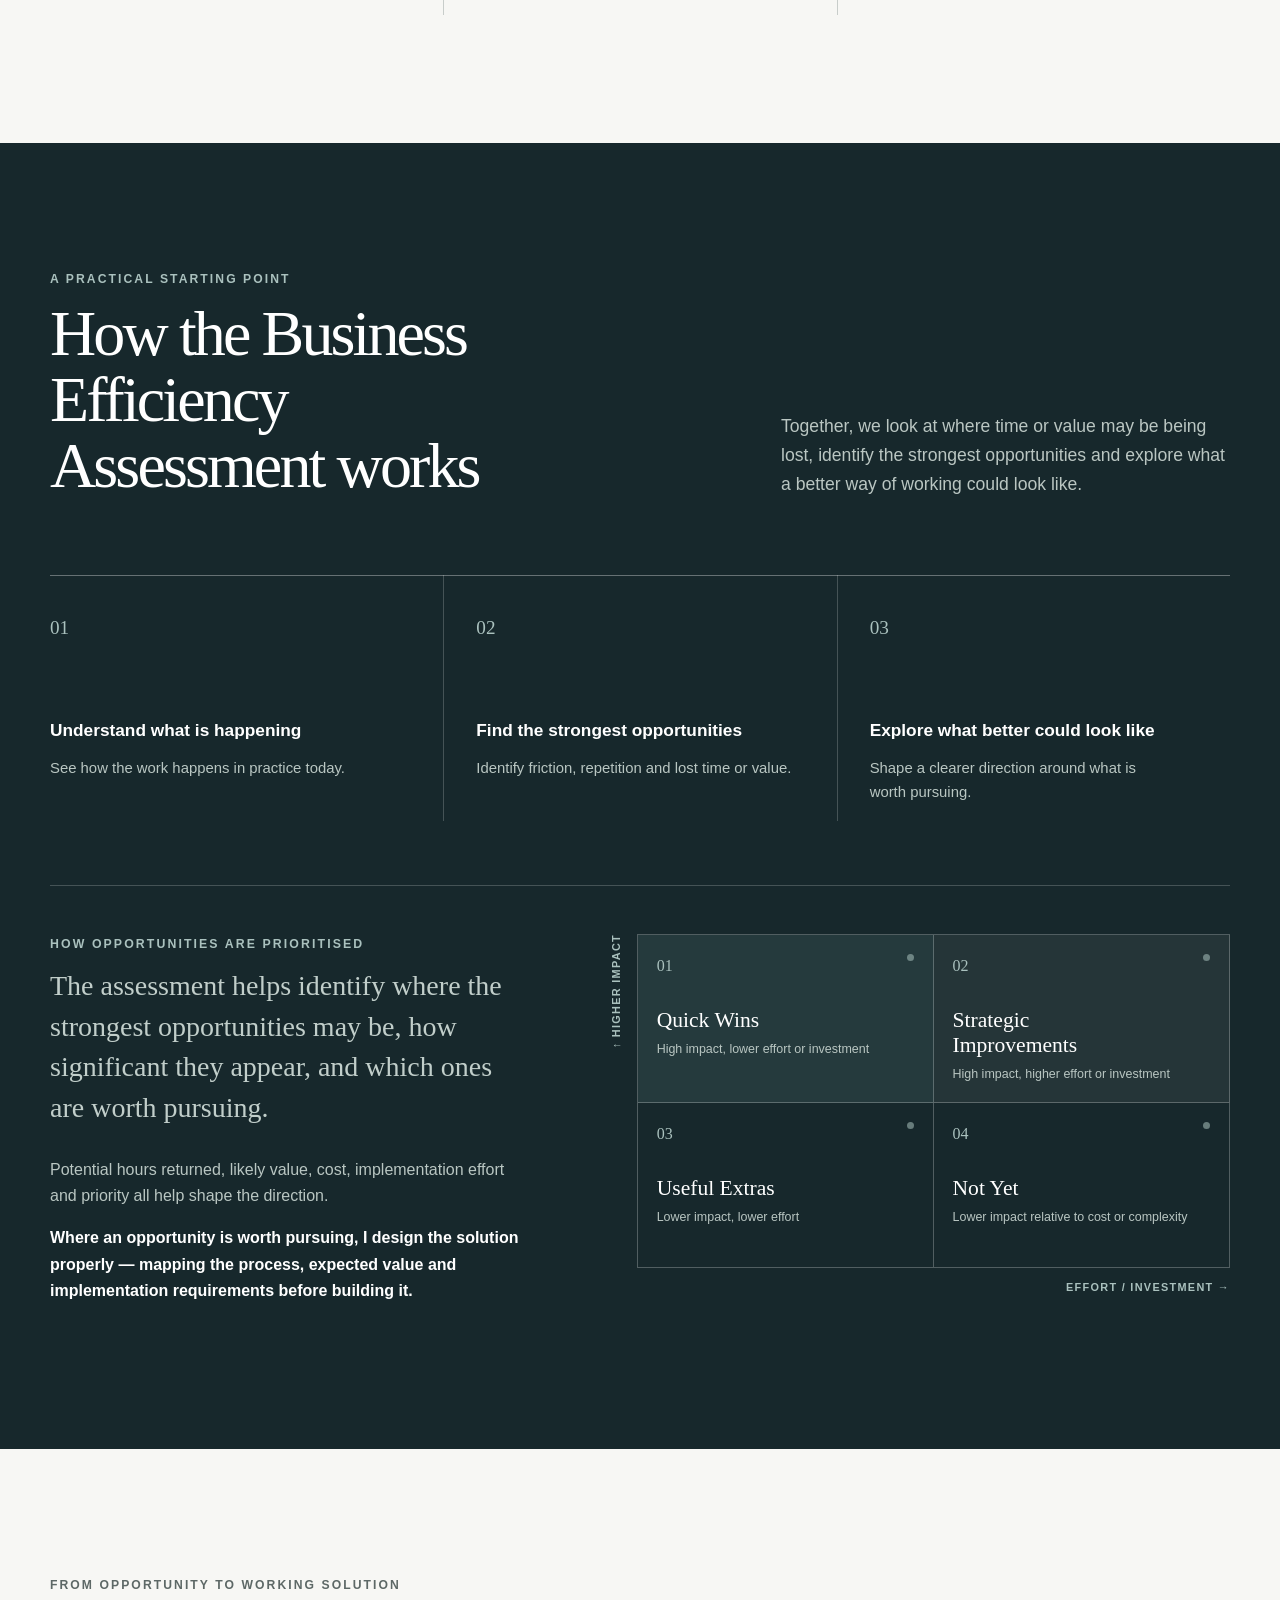
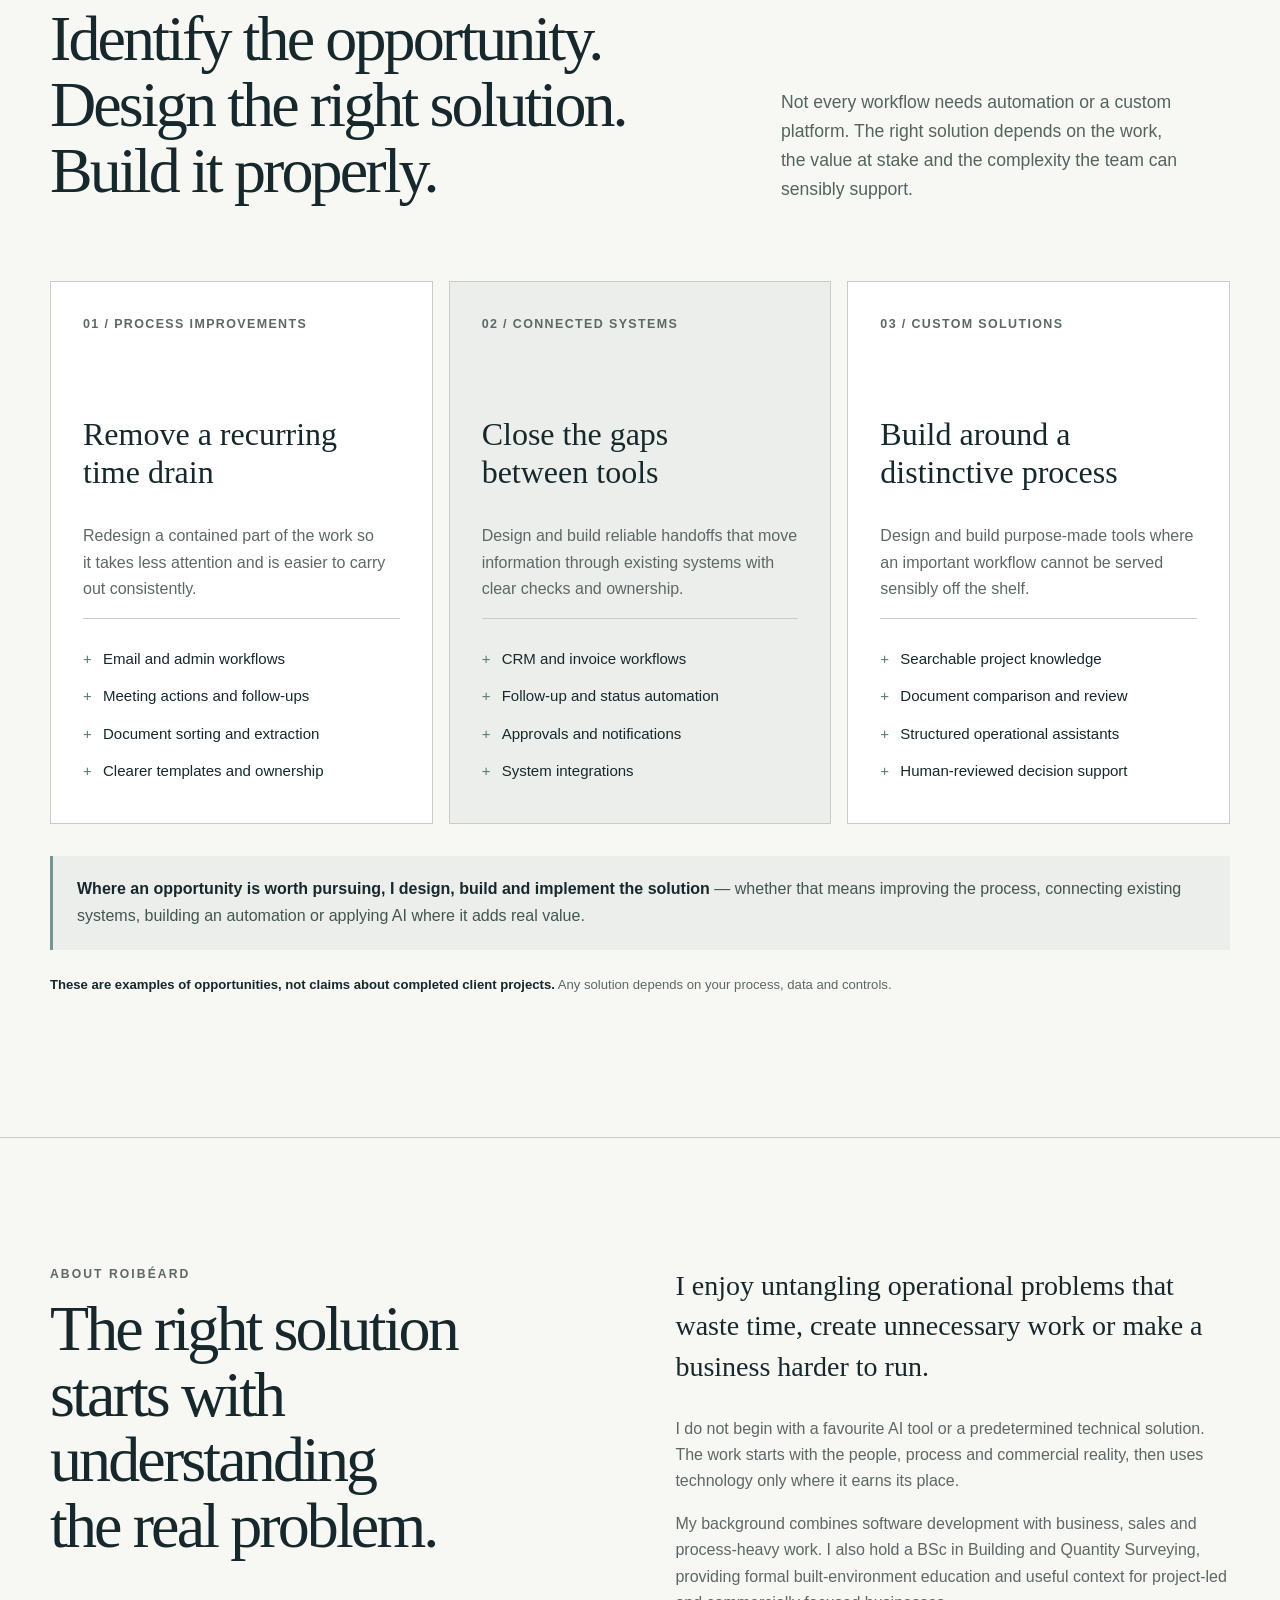
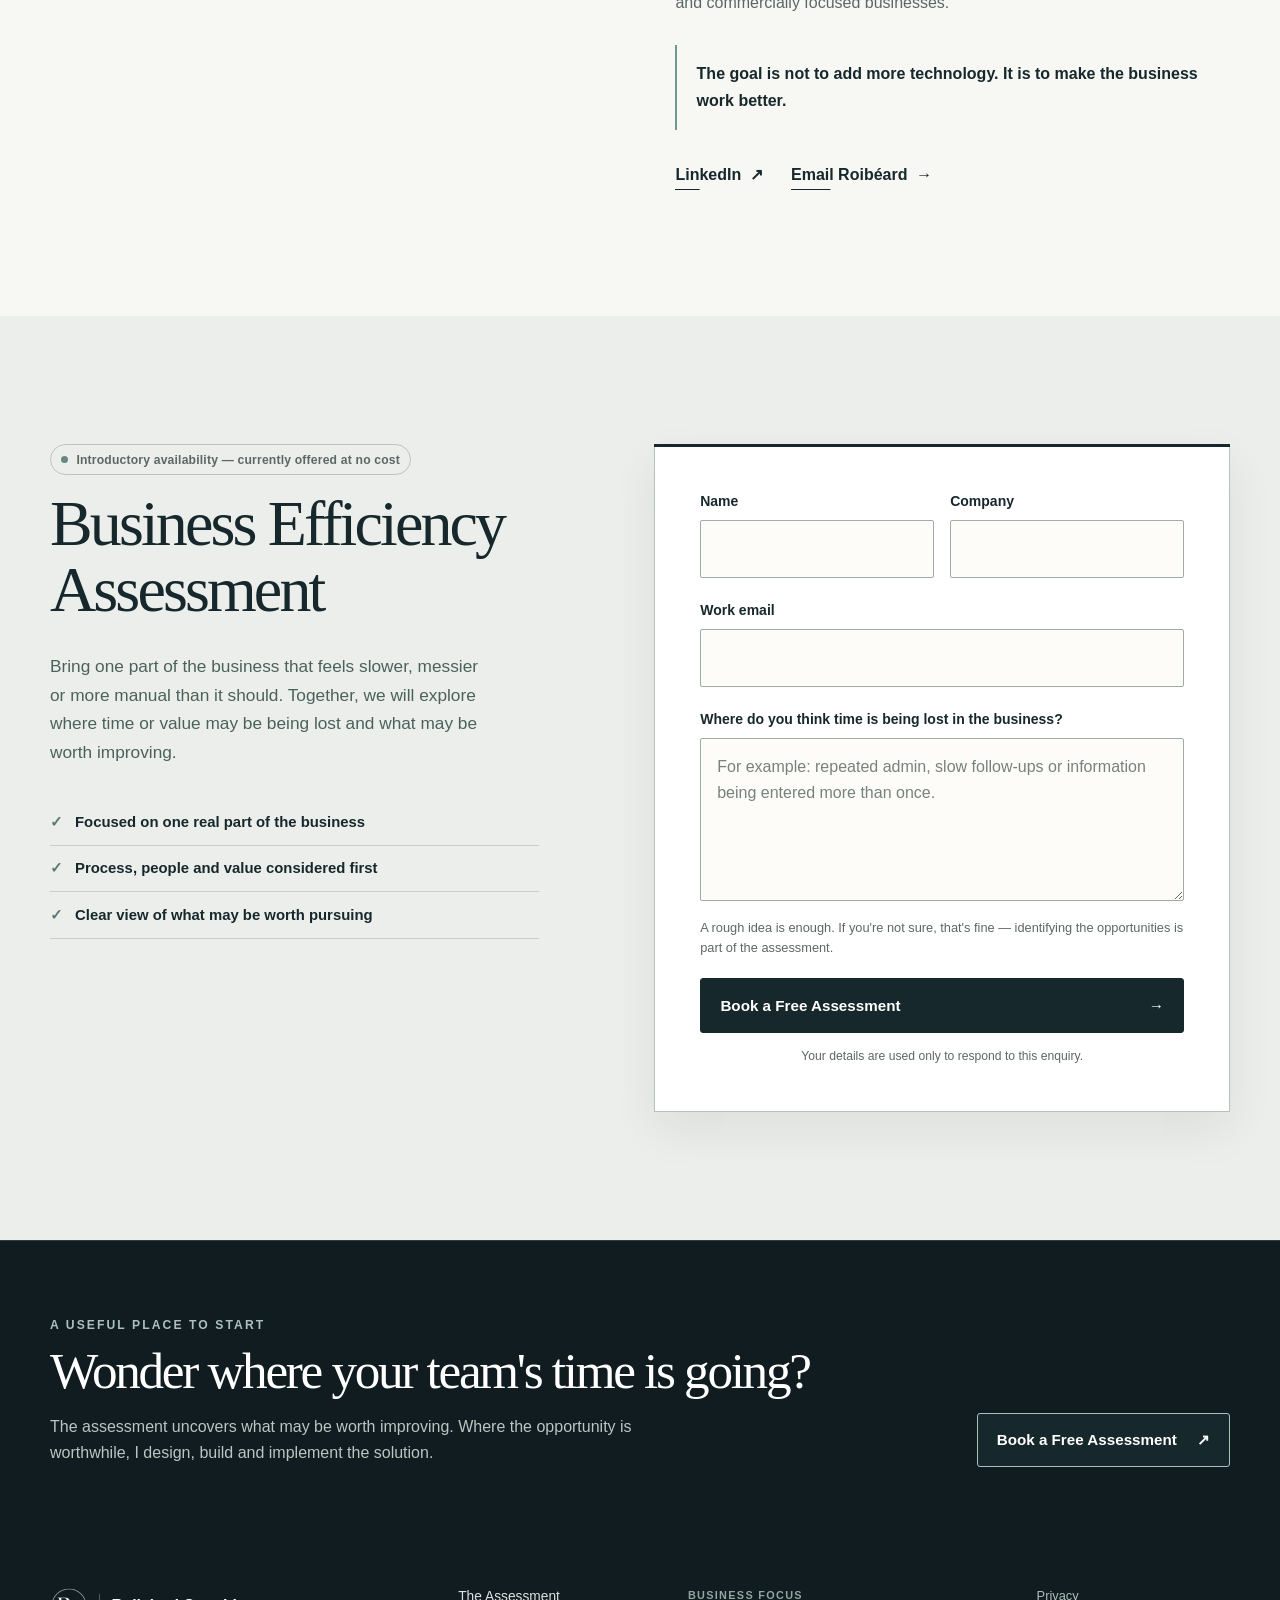
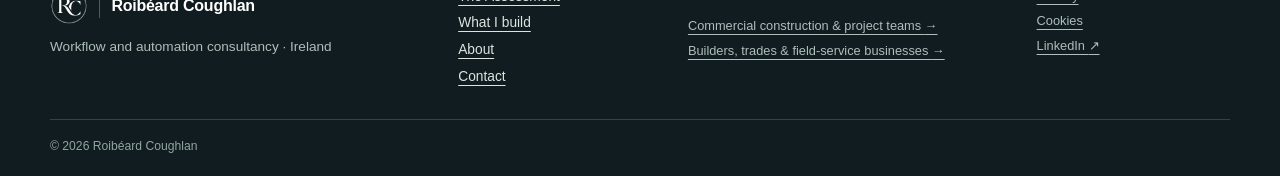
==== commit 12fb2715: "Reduct content on hero page & add visual illustration" ====
--- a/index.html
+++ b/index.html
@@ -43,29 +43,198 @@
   </header>
 
   <main id="main">
-    <section class="hero">
+    <section class="hero home-hero" data-home-hero>
       <div class="shell hero-grid">
         <div class="hero-copy">
           <p class="eyebrow">Workflow &amp; Automation Consulting</p>
           <h1>Find the hours your business is losing.</h1>
-          <p class="hero-rotation" aria-label="Hidden in repetitive admin, slow follow-ups, disconnected systems, and work that's become just part of the job.">
+          <p class="hero-rotation" aria-label="Hidden in repetitive admin, slow follow-ups, disconnected systems, manual handoffs, and work that’s become just part of the job.">
             <span class="hero-rotation-label" aria-hidden="true">Hidden in</span>
-            <span class="hero-rotation-window" aria-hidden="true"><span data-rotating-phrase data-phrases="repetitive admin.|slow follow-ups.|disconnected systems.|work that's become “just part of the job”.">repetitive admin.</span></span>
+            <span class="hero-rotation-window" aria-hidden="true"><span data-rotating-phrase data-phrases="repetitive admin.|slow follow-ups.|disconnected systems.|manual handoffs.|work that’s become “just part of the job”.">repetitive admin.</span></span>
           </p>
-          <p class="hero-lead">Small inefficiencies can quietly add up across a team. Together, we find where time or value may be being lost; where an opportunity is worthwhile, I design, build and implement the right solution.</p>
-          <p class="technology-note">Better processes, automation and AI — according to what the problem actually needs.</p>
-          <div class="hero-actions"><a class="button" href="#book">Book a Free Assessment <span aria-hidden="true">↗</span></a><a class="text-link" href="#approach">See how the assessment works <span aria-hidden="true">↓</span></a></div>
-          <p class="availability-badge hero-availability"><span aria-hidden="true"></span> Introductory availability — currently offered at no cost</p>
+          <p class="hero-lead">I find where time and value are being lost, then design and build the right solution.</p>
+          <div class="hero-actions"><a class="button" href="#book">Book a Free Assessment <span aria-hidden="true">↗</span></a><a class="text-link" href="#approach">See how it works <span aria-hidden="true">↓</span></a></div>
+          <p class="availability-badge hero-availability"><span aria-hidden="true"></span> Introductory assessments currently available at no cost.</p>
         </div>
-        <aside class="audit-card" aria-label="The business efficiency assessment principle">
-          <p class="card-kicker">What the assessment considers</p>
-          <ol class="audit-flow">
-            <li><span>01</span><strong>Process improvement</strong><small>Remove needless steps and clarify the work</small></li>
-            <li><span>02</span><strong>Straightforward automation</strong><small>Connect repeatable tasks and handoffs</small></li>
-            <li><span>03</span><strong>AI opportunities</strong><small>Use selectively where judgement allows</small></li>
-          </ol>
-          <blockquote>“The method should fit the work — not the other way around.”</blockquote>
-        </aside>
+        <div class="hero-visual connector-scene is-playing" data-operational-flow data-flow-state="admin" aria-hidden="true">
+          <svg class="connected-system connected-system--desktop" viewBox="0 0 680 500" focusable="false">
+            <defs>
+              <linearGradient id="system-shell" x1="0" y1="0" x2="1" y2="1">
+                <stop offset="0%" stop-color="#ffffff"></stop>
+                <stop offset="52%" stop-color="#edf1ee"></stop>
+                <stop offset="100%" stop-color="#dce4e0"></stop>
+              </linearGradient>
+              <linearGradient id="connector-body" x1="0" y1="0" x2="0" y2="1">
+                <stop offset="0%" stop-color="#365154"></stop>
+                <stop offset="48%" stop-color="#17282c"></stop>
+                <stop offset="100%" stop-color="#0f1d20"></stop>
+              </linearGradient>
+              <linearGradient id="connector-metal" x1="0" y1="0" x2="1" y2="0">
+                <stop offset="0%" stop-color="#9aaba7"></stop>
+                <stop offset="45%" stop-color="#f3f5f2"></stop>
+                <stop offset="100%" stop-color="#758986"></stop>
+              </linearGradient>
+              <radialGradient id="system-wash" cx="54%" cy="50%" r="50%">
+                <stop offset="0%" stop-color="#739693" stop-opacity=".22"></stop>
+                <stop offset="100%" stop-color="#739693" stop-opacity="0"></stop>
+              </radialGradient>
+              <filter id="system-shadow" x="-30%" y="-30%" width="170%" height="180%">
+                <feDropShadow dx="0" dy="14" stdDeviation="13" flood-color="#102326" flood-opacity=".16"></feDropShadow>
+              </filter>
+            </defs>
+
+            <ellipse class="system-wash" cx="438" cy="258" rx="252" ry="202" fill="url(#system-wash)"></ellipse>
+
+            <g class="work-stream work-stream--upper stream-friction stream-friction--upper">
+              <path class="cable-shadow" d="M-35 132 C74 125 128 151 168 153 C213 155 218 103 181 95 C146 87 129 119 153 143 C190 179 278 164 445 192"></path>
+              <path class="cable-body cable-body--soft" d="M-35 132 C74 125 128 151 168 153 C213 155 218 103 181 95 C146 87 129 119 153 143 C190 179 278 164 445 192"></path>
+              <path class="cable-highlight" d="M-35 129 C74 122 128 148 168 150 C210 152 214 107 180 99 C151 92 137 118 158 139 C195 174 280 160 445 188"></path>
+            </g>
+
+            <g class="work-stream work-stream--upper stream-clean stream-clean--upper">
+              <path class="cable-shadow" d="M-35 132 C94 124 235 153 445 192"></path>
+              <path class="cable-body cable-body--soft" d="M-35 132 C94 124 235 153 445 192"></path>
+              <path class="cable-highlight" d="M-35 129 C94 121 235 150 445 188"></path>
+            </g>
+
+            <g class="work-stream work-stream--lower stream-friction stream-friction--lower">
+              <path class="cable-shadow" d="M-32 397 C72 411 113 344 176 348 C229 351 223 424 286 424 C341 424 351 365 445 325"></path>
+              <path class="cable-body cable-body--petrol" d="M-32 397 C72 411 113 344 176 348 C229 351 223 424 286 424 C341 424 351 365 445 325"></path>
+              <path class="cable-highlight" d="M-32 393 C72 407 113 340 176 344 C229 347 223 420 286 420 C341 420 351 361 445 321"></path>
+              <g class="handoff-stop handoff-stop--one"><circle cx="176" cy="348" r="13"></circle><circle cx="176" cy="348" r="4"></circle></g>
+              <g class="handoff-stop handoff-stop--two"><circle cx="286" cy="424" r="13"></circle><circle cx="286" cy="424" r="4"></circle></g>
+              <g class="handoff-stop handoff-stop--three"><circle cx="365" cy="361" r="13"></circle><circle cx="365" cy="361" r="4"></circle></g>
+            </g>
+
+            <g class="work-stream work-stream--lower stream-clean stream-clean--lower">
+              <path class="cable-shadow" d="M-32 397 C102 401 257 360 445 325"></path>
+              <path class="cable-body cable-body--petrol" d="M-32 397 C102 401 257 360 445 325"></path>
+              <path class="cable-highlight" d="M-32 393 C102 397 257 356 445 321"></path>
+            </g>
+
+            <g class="capacity-stream">
+              <path class="capacity-stream-shadow" d="M526 263 C584 262 624 226 704 215"></path>
+              <path class="capacity-stream-body" d="M526 263 C584 262 624 226 704 215"></path>
+              <path class="capacity-stream-highlight" d="M526 259 C584 258 624 222 704 211"></path>
+            </g>
+
+            <path class="system-shell-shadow" filter="url(#system-shadow)" d="M457 139 C519 122 570 158 578 218 C587 282 554 343 486 360 C447 370 418 344 418 307 C418 278 432 264 425 235 C417 199 426 151 457 139Z"></path>
+            <path class="system-shell" d="M457 139 C519 122 570 158 578 218 C587 282 554 343 486 360 C447 370 418 344 418 307 C418 278 432 264 425 235 C417 199 426 151 457 139Z" fill="url(#system-shell)"></path>
+            <path class="system-contour" d="M460 163 C505 151 548 180 556 224 C566 276 540 321 493 339"></path>
+            <path class="system-contour system-contour--inner" d="M474 185 C511 194 529 221 527 253 C525 288 502 313 468 320"></path>
+            <path class="system-flow-spine" d="M448 192 C479 204 490 229 492 256 C494 284 480 307 447 325"></path>
+            <circle class="process-entry process-entry--upper" cx="445" cy="192" r="7"></circle>
+            <circle class="process-entry process-entry--lower" cx="445" cy="325" r="7"></circle>
+            <path class="process-output" d="M514 246 C524 250 529 256 526 264 C522 275 512 279 502 279"></path>
+
+            <g class="primary-socket">
+              <circle class="socket-aura" cx="438" cy="251" r="54"></circle>
+              <circle class="socket-rim" cx="438" cy="251" r="41"></circle>
+              <circle class="socket-recess" cx="438" cy="251" r="27"></circle>
+              <circle class="socket-contact" cx="438" cy="251" r="12"></circle>
+            </g>
+
+            <g class="connector-assembly connector-assembly--desktop">
+              <path class="cable-shadow" d="M-55 260 C72 247 139 302 226 280 C273 268 298 248 337 251"></path>
+              <path class="cable-body" d="M-55 260 C72 247 139 302 226 280 C273 268 298 248 337 251"></path>
+              <path class="cable-highlight" d="M-55 256 C72 243 139 298 226 276 C273 264 298 244 337 247"></path>
+              <g class="connector-shadow" filter="url(#system-shadow)">
+                <rect x="321" y="226" width="35" height="51" rx="16"></rect>
+                <path d="M345 216 H388 C402 216 412 227 412 241 V262 C412 276 402 287 388 287 H345Z"></path>
+              </g>
+              <rect class="connector-collar" x="321" y="226" width="35" height="51" rx="16"></rect>
+              <path class="connector-body" d="M345 216 H388 C402 216 412 227 412 241 V262 C412 276 402 287 388 287 H345Z" fill="url(#connector-body)"></path>
+              <path class="connector-ridge" d="M359 226 V277 M373 224 V279"></path>
+              <rect class="connector-tip" x="405" y="236" width="31" height="31" rx="8" fill="url(#connector-metal)"></rect>
+              <rect class="connector-contact" x="422" y="242" width="15" height="19" rx="5"></rect>
+              <path class="connector-shine" d="M353 224 H387 C397 224 403 232 403 241"></path>
+            </g>
+
+            <path class="scene-signal friction-signal friction-signal--admin" pathLength="1" d="M-30 129 C74 122 128 148 168 150 C210 152 214 107 180 99 C151 92 137 118 158 139 C195 174 280 160 445 188"></path>
+            <path class="scene-signal friction-signal friction-signal--pause" pathLength="1" d="M-42 256 C73 245 140 297 226 276 C274 264 302 249 337 251"></path>
+            <path class="scene-signal friction-signal friction-signal--disconnect" pathLength="1" d="M-42 256 C73 245 140 297 226 276 C274 264 302 249 392 251"></path>
+            <path class="scene-signal friction-signal friction-signal--handoff" pathLength="1" d="M-28 393 C72 407 113 340 176 344 C229 347 223 420 286 420 C341 420 351 361 445 321"></path>
+
+            <g class="resolved-signals">
+              <path class="scene-signal resolved-signal resolved-signal--upper" pathLength="1" d="M-30 129 C94 121 235 150 445 188 C473 194 489 222 492 255 C496 273 508 264 526 259 C584 258 624 222 698 211"></path>
+              <path class="scene-signal resolved-signal resolved-signal--main" pathLength="1" d="M-42 256 C73 245 140 297 226 276 C274 264 302 249 337 251 L438 251 C475 251 495 264 526 259 C584 258 624 222 698 211"></path>
+              <path class="scene-signal resolved-signal resolved-signal--lower" pathLength="1" d="M-28 393 C102 397 257 356 445 321 C473 314 493 286 506 273 C513 266 519 262 526 259 C584 258 624 222 698 211"></path>
+            </g>
+
+            <g class="friction-cues">
+              <g class="wait-cue"><circle cx="226" cy="276" r="17"></circle><circle cx="226" cy="276" r="5"></circle></g>
+              <path class="repeat-cue" d="M157 101 C181 82 214 97 217 124"></path>
+            </g>
+
+            <g class="time-outcome" transform="translate(605 108)">
+              <g class="time-segments">
+                <line x1="0" y1="-34" x2="0" y2="-25"></line><line x1="0" y1="-34" x2="0" y2="-25" transform="rotate(36)"></line>
+                <line x1="0" y1="-34" x2="0" y2="-25" transform="rotate(72)"></line><line x1="0" y1="-34" x2="0" y2="-25" transform="rotate(108)"></line>
+                <line x1="0" y1="-34" x2="0" y2="-25" transform="rotate(144)"></line><line x1="0" y1="-34" x2="0" y2="-25" transform="rotate(180)"></line>
+                <line x1="0" y1="-34" x2="0" y2="-25" transform="rotate(216)"></line><line x1="0" y1="-34" x2="0" y2="-25" transform="rotate(252)"></line>
+                <line x1="0" y1="-34" x2="0" y2="-25" transform="rotate(288)"></line><line x1="0" y1="-34" x2="0" y2="-25" transform="rotate(324)"></line>
+              </g>
+              <circle class="time-core" r="10"></circle>
+              <text class="outcome-label outcome-label--lost" x="0" y="55" text-anchor="middle">TIME LOST</text>
+              <text class="outcome-label outcome-label--returned" x="0" y="55" text-anchor="middle">TIME RETURNED</text>
+            </g>
+
+            <g class="capacity-outcome">
+              <path class="capacity-rule" d="M536 360 H656"></path>
+              <text class="outcome-label capacity-label" x="596" y="382" text-anchor="middle">CAPACITY CREATED</text>
+            </g>
+          </svg>
+
+          <svg class="connected-system connected-system--mobile" viewBox="0 0 420 150" preserveAspectRatio="xMidYMid slice" focusable="false">
+            <defs>
+              <linearGradient id="mobile-connector-body" x1="0" y1="0" x2="0" y2="1">
+                <stop offset="0%" stop-color="#365154"></stop>
+                <stop offset="55%" stop-color="#17282c"></stop>
+                <stop offset="100%" stop-color="#0f1d20"></stop>
+              </linearGradient>
+              <linearGradient id="mobile-shell" x1="0" y1="0" x2="1" y2="1">
+                <stop offset="0%" stop-color="#ffffff"></stop>
+                <stop offset="100%" stop-color="#dce4e0"></stop>
+              </linearGradient>
+              <filter id="mobile-shadow" x="-30%" y="-40%" width="170%" height="190%">
+                <feDropShadow dx="0" dy="7" stdDeviation="7" flood-color="#102326" flood-opacity=".14"></feDropShadow>
+              </filter>
+            </defs>
+            <ellipse class="mobile-system-wash" cx="302" cy="86" rx="172" ry="92"></ellipse>
+            <path class="mobile-friction-stream" d="M-28 83 C65 74 111 102 175 88 C211 80 202 47 177 46 C154 45 145 68 163 82 C184 99 216 83 243 80"></path>
+            <path class="mobile-capacity-stream capacity-stream-shadow" d="M350 82 C385 82 409 58 448 55"></path>
+            <path class="mobile-capacity-stream capacity-stream-body" d="M350 82 C385 82 409 58 448 55"></path>
+            <path class="mobile-system-shell" filter="url(#mobile-shadow)" d="M324 25 C369 13 410 40 416 78 C423 119 391 145 341 138 C310 134 293 112 296 81 C299 50 304 30 324 25Z" fill="url(#mobile-shell)"></path>
+            <path class="mobile-system-contour" d="M331 39 C368 30 399 53 401 82 C404 109 383 128 349 129"></path>
+            <g class="mobile-socket">
+              <circle class="socket-aura" cx="302" cy="80" r="35"></circle>
+              <circle class="socket-rim" cx="302" cy="80" r="27"></circle>
+              <circle class="socket-recess" cx="302" cy="80" r="18"></circle>
+              <circle class="socket-contact" cx="302" cy="80" r="7"></circle>
+            </g>
+            <g class="connector-assembly connector-assembly--mobile">
+              <path class="cable-shadow" d="M-38 85 C61 77 112 106 183 90 C207 85 224 80 243 80"></path>
+              <path class="cable-body" d="M-38 85 C61 77 112 106 183 90 C207 85 224 80 243 80"></path>
+              <path class="cable-highlight" d="M-38 82 C61 74 112 103 183 87 C207 82 224 77 243 77"></path>
+              <rect class="connector-collar" x="232" y="61" width="24" height="39" rx="11"></rect>
+              <path class="connector-body" d="M250 54 H278 C289 54 297 63 297 74 V86 C297 97 289 106 278 106 H250Z" fill="url(#mobile-connector-body)"></path>
+              <rect class="connector-tip" x="291" y="68" width="23" height="24" rx="7"></rect>
+              <rect class="connector-contact" x="304" y="72" width="10" height="16" rx="4"></rect>
+            </g>
+            <path class="scene-signal mobile-friction-signal" pathLength="1" d="M-26 80 C65 71 111 99 175 85 C211 77 202 44 177 43 C154 42 145 65 163 79 C184 96 216 80 243 77"></path>
+            <path class="scene-signal mobile-signal" pathLength="1" d="M-32 82 C61 75 112 103 183 87 C208 82 224 80 245 80 L302 80 C326 80 337 82 350 82 C385 82 409 58 448 55"></path>
+            <g class="mobile-time-outcome" transform="translate(348 34)">
+              <g class="time-segments">
+                <line x1="0" y1="-18" x2="0" y2="-12"></line><line x1="0" y1="-18" x2="0" y2="-12" transform="rotate(45)"></line>
+                <line x1="0" y1="-18" x2="0" y2="-12" transform="rotate(90)"></line><line x1="0" y1="-18" x2="0" y2="-12" transform="rotate(135)"></line>
+                <line x1="0" y1="-18" x2="0" y2="-12" transform="rotate(180)"></line><line x1="0" y1="-18" x2="0" y2="-12" transform="rotate(225)"></line>
+                <line x1="0" y1="-18" x2="0" y2="-12" transform="rotate(270)"></line><line x1="0" y1="-18" x2="0" y2="-12" transform="rotate(315)"></line>
+              </g>
+              <circle class="time-core" r="6"></circle>
+              <text class="outcome-label outcome-label--returned" x="0" y="31" text-anchor="middle">TIME RETURNED</text>
+            </g>
+          </svg>
+        </div>
       </div>
     </section>
 
--- a/assets/css/styles.css
+++ b/assets/css/styles.css
@@ -74,6 +74,213 @@
 .availability-badge { display: inline-flex; align-items: center; gap: .5rem; width: fit-content; margin: 0 0 1rem; padding: .4rem .65rem; border: 1px solid rgba(93, 104, 102, .32); border-radius: 999px; color: var(--muted); font-size: .76rem; font-weight: 750; letter-spacing: .015em; line-height: 1.35; }
 .availability-badge span { flex: 0 0 auto; width: 7px; height: 7px; border-radius: 50%; background: #668783; }
 .hero-availability { margin-top: .95rem; margin-bottom: 0; }
+.home-hero { min-height: clamp(620px, calc(100svh - 78px), 820px); align-content: center; padding: clamp(2.75rem, 5.5svh, 4.5rem) 0; }
+.home-hero .hero-grid { grid-template-columns: minmax(0, 1.08fr) minmax(390px, .92fr); gap: clamp(2.5rem, 5vw, 5.25rem); align-items: center; }
+.home-hero .hero-copy { position: relative; z-index: 1; }
+.home-hero h1 { max-width: 690px; margin-bottom: 1.2rem; }
+.home-hero .hero-rotation { max-width: 690px; margin-bottom: 1.3rem; }
+.home-hero .hero-rotation-window { min-height: 2.3em; }
+.home-hero .hero-lead { max-width: 590px; margin-bottom: 1.45rem; font-size: clamp(1.05rem, 1.35vw, 1.2rem); }
+.home-hero .hero-actions { gap: 1.6rem; }
+.home-hero .hero-availability { margin-top: 1rem; font-weight: 650; }
+
+.hero-visual { position: relative; width: min(100%, 580px); aspect-ratio: 1.16; justify-self: end; isolation: isolate; }
+.connected-system { display: block; width: 100%; height: 100%; overflow: visible; }
+.connected-system--mobile { display: none; }
+.connected-system path, .connected-system circle, .connected-system rect, .connected-system line { vector-effect: non-scaling-stroke; }
+.system-wash { opacity: .9; }
+.cable-shadow, .cable-body, .cable-highlight, .scene-signal, .capacity-stream-shadow, .capacity-stream-body, .capacity-stream-highlight, .mobile-friction-stream, .mobile-system-contour { fill: none; stroke-linecap: round; stroke-linejoin: round; }
+.cable-shadow { stroke: rgba(16, 35, 38, .14); stroke-width: 20; transform: translateY(7px); }
+.cable-body { stroke: #21383b; stroke-width: 15; }
+.cable-body--petrol { stroke: #4d716e; }
+.cable-body--soft { stroke: #6f8582; opacity: .52; }
+.cable-highlight { stroke: rgba(242, 246, 243, .7); stroke-width: 2.4; }
+.work-stream { transition: none; }
+.stream-friction { opacity: .68; }
+.stream-clean { opacity: 0; }
+.work-stream--upper { opacity: .58; }
+.work-stream--lower { opacity: .7; }
+.system-shell-shadow { fill: rgba(32, 52, 54, .22); }
+.system-shell { stroke: rgba(82, 109, 106, .42); stroke-width: 1.5; }
+.system-contour { fill: none; stroke: rgba(64, 91, 88, .22); stroke-width: 1.5; }
+.system-contour--inner { stroke: rgba(255, 255, 255, .84); stroke-width: 2; }
+.system-flow-spine { fill: none; stroke: rgba(82, 119, 115, .45); stroke-width: 5; stroke-linecap: round; }
+.process-entry { fill: #739693; stroke: rgba(247, 247, 244, .9); stroke-width: 3; }
+.process-output { fill: none; stroke: rgba(82, 119, 115, .56); stroke-width: 5; stroke-linecap: round; }
+.socket-aura { fill: rgba(115, 150, 147, .1); stroke: rgba(115, 150, 147, .25); stroke-width: 1.5; transform-box: fill-box; transform-origin: center; }
+.socket-rim { fill: #eef2ef; stroke: rgba(58, 84, 82, .5); stroke-width: 2; }
+.socket-recess { fill: #17282c; stroke: #0f1d20; stroke-width: 2; }
+.socket-contact { fill: #aac1be; }
+.connector-assembly { transform-box: view-box; transform-origin: center; }
+.connector-shadow > * { fill: rgba(16, 28, 31, .24); }
+.connector-collar { fill: #3f5d5d; stroke: #17282c; stroke-width: 2; }
+.connector-body { stroke: #0f1d20; stroke-width: 2; }
+.connector-ridge { fill: none; stroke: rgba(170, 193, 190, .4); stroke-width: 2; }
+.connector-tip { stroke: #536865; stroke-width: 1.5; }
+.connector-contact { fill: #17282c; }
+.connector-shine { fill: none; stroke: rgba(255, 255, 255, .42); stroke-width: 2; stroke-linecap: round; }
+.scene-signal { opacity: 0; stroke: #d8e2de; stroke-width: 5; stroke-dasharray: .042 .958; stroke-dashoffset: 1; filter: drop-shadow(0 0 3px rgba(115, 150, 147, .52)); }
+.handoff-stop { opacity: .42; transform-box: fill-box; transform-origin: center; }
+.handoff-stop circle:first-child { fill: var(--paper); stroke: #527773; stroke-width: 2; }
+.handoff-stop circle:last-child { fill: #527773; }
+.wait-cue { opacity: .28; transform-box: fill-box; transform-origin: center; }
+.wait-cue circle:first-child { fill: var(--paper); stroke: #527773; stroke-width: 2; }
+.wait-cue circle:last-child { fill: #527773; }
+.repeat-cue { fill: none; opacity: .35; stroke: #527773; stroke-width: 2; stroke-linecap: round; }
+.capacity-stream { opacity: .92; }
+.capacity-stream-shadow { stroke: rgba(16, 35, 38, .13); stroke-width: 20; transform: translateY(7px); }
+.capacity-stream-body { stroke: #4d716e; stroke-width: 14; }
+.capacity-stream-highlight { stroke: rgba(242, 246, 243, .72); stroke-width: 2.4; }
+.time-segments line { stroke: #527773; stroke-width: 5; stroke-linecap: round; }
+.time-core { fill: rgba(115, 150, 147, .18); stroke: rgba(66, 105, 101, .52); stroke-width: 1.5; }
+.outcome-label { fill: #405b59; font-family: var(--sans); font-size: 13px; font-weight: 800; letter-spacing: .13em; }
+.outcome-label--lost { opacity: .72; }
+.outcome-label--returned, .capacity-label, .capacity-rule { opacity: 0; }
+.capacity-rule { fill: none; stroke: rgba(82, 119, 115, .55); stroke-width: 1.5; stroke-dasharray: 120; stroke-dashoffset: 120; }
+
+@media (min-width: 581px) {
+  .connector-scene.is-playing .connector-assembly--desktop { animation: connector-seat-process 3400ms cubic-bezier(.22, 1, .36, 1) forwards; }
+  .connector-scene.is-playing[data-flow-state="disconnected"] .connector-assembly--desktop { animation-name: connector-seat-disconnected; }
+  .connector-scene.is-playing .connected-system--desktop .socket-aura { animation: socket-ack 620ms ease-out 1750ms both; }
+  .connector-scene.is-playing[data-flow-state="disconnected"] .connected-system--desktop .socket-aura { animation-delay: 2050ms; }
+  .connector-scene.is-playing .stream-friction { animation: friction-resolve 3400ms ease forwards; }
+  .connector-scene.is-playing .stream-clean { animation: clean-route-reveal 3400ms ease forwards; }
+  .connector-scene.is-playing .friction-cues { animation: friction-cues-resolve 3400ms ease forwards; }
+  .connector-scene.is-playing .resolved-signal--upper { animation: signal-pass 900ms linear 2150ms forwards; }
+  .connector-scene.is-playing .resolved-signal--main { animation: signal-pass 900ms linear 2300ms forwards; }
+  .connector-scene.is-playing .resolved-signal--lower { animation: signal-pass 900ms linear 2450ms forwards; }
+  .connector-scene.is-playing .time-segments line:nth-child(n+7) { animation: time-segment-cycle 3300ms ease forwards; }
+  .connector-scene.is-playing .time-segments line:nth-child(8) { animation-delay: 80ms; }
+  .connector-scene.is-playing .time-segments line:nth-child(9) { animation-delay: 160ms; }
+  .connector-scene.is-playing .time-segments line:nth-child(10) { animation-delay: 240ms; }
+  .connector-scene.is-playing .outcome-label--lost { animation: lost-label-cycle 3300ms ease forwards; }
+  .connector-scene.is-playing .outcome-label--returned { animation: returned-label-cycle 3300ms ease forwards; }
+  .connector-scene.is-playing .capacity-stream-body { animation: capacity-expand 3300ms cubic-bezier(.22, 1, .36, 1) forwards; }
+  .connector-scene.is-playing .capacity-rule { animation: capacity-rule-reveal 3300ms ease forwards; }
+  .connector-scene.is-playing .capacity-label { animation: capacity-label-reveal 3300ms ease forwards; }
+  .connector-scene.is-playing[data-flow-state="admin"] .friction-signal--admin { animation: signal-repeat-friction 1600ms linear 180ms forwards; }
+  .connector-scene.is-playing[data-flow-state="admin"] .repeat-cue { animation: cue-emphasis 1300ms ease 220ms; }
+  .connector-scene.is-playing[data-flow-state="followup"] .friction-signal--pause { animation: signal-pause-friction 1650ms linear 180ms forwards; }
+  .connector-scene.is-playing[data-flow-state="followup"] .wait-cue { animation: wait-emphasis 1550ms ease 260ms; }
+  .connector-scene.is-playing[data-flow-state="disconnected"] .friction-signal--disconnect { animation: signal-to-break 1650ms linear 180ms forwards; }
+  .connector-scene.is-playing[data-flow-state="handoff"] .friction-signal--handoff { animation: signal-handoffs 1750ms linear 160ms forwards; }
+  .connector-scene.is-playing[data-flow-state="handoff"] .handoff-stop--one { animation: handoff-pulse 340ms ease-out 520ms; }
+  .connector-scene.is-playing[data-flow-state="handoff"] .handoff-stop--two { animation: handoff-pulse 340ms ease-out 900ms; }
+  .connector-scene.is-playing[data-flow-state="handoff"] .handoff-stop--three { animation: handoff-pulse 340ms ease-out 1280ms; }
+  .connector-scene.is-playing[data-flow-state="normal"] :is(.friction-signal--admin, .friction-signal--pause, .friction-signal--handoff) { animation: signal-normal-friction 1550ms linear 180ms forwards; }
+  .connector-scene.is-playing[data-flow-state="normal"] :is(.repeat-cue, .wait-cue, .handoff-stop) { animation: normal-cues 1500ms ease 220ms; }
+}
+
+@keyframes connector-seat-process {
+  0%, 43% { transform: translateX(-52px); }
+  61% { transform: translateX(3px); }
+  70%, 100% { transform: translateX(0); }
+}
+@keyframes connector-seat-disconnected {
+  0%, 52% { transform: translateX(-66px); }
+  67% { transform: translateX(4px); }
+  76%, 100% { transform: translateX(0); }
+}
+@keyframes socket-ack {
+  0% { opacity: .22; transform: scale(.97); }
+  50% { opacity: .7; transform: scale(1.11); }
+  100% { opacity: .34; transform: scale(1); }
+}
+@keyframes signal-pass {
+  0% { opacity: 0; stroke-dashoffset: 1; }
+  10% { opacity: .88; }
+  88% { opacity: .88; }
+  100% { opacity: 0; stroke-dashoffset: -.12; }
+}
+@keyframes signal-repeat-friction {
+  0% { opacity: 0; stroke-dashoffset: 1; }
+  5% { opacity: .82; }
+  42% { opacity: .82; stroke-dashoffset: .02; }
+  44% { opacity: 0; stroke-dashoffset: 0; }
+  48% { opacity: 0; stroke-dashoffset: 1; }
+  54% { opacity: .82; }
+  96% { opacity: .82; stroke-dashoffset: .02; }
+  100% { opacity: 0; stroke-dashoffset: 0; }
+}
+@keyframes signal-pause-friction {
+  0% { opacity: 0; stroke-dashoffset: 1; }
+  8% { opacity: .88; }
+  38%, 78% { opacity: .88; stroke-dashoffset: .35; }
+  100% { opacity: 0; stroke-dashoffset: .35; }
+}
+@keyframes signal-to-break {
+  0% { opacity: 0; stroke-dashoffset: 1; }
+  10% { opacity: .88; }
+  72% { opacity: .88; stroke-dashoffset: .06; }
+  100% { opacity: 0; stroke-dashoffset: .02; }
+}
+@keyframes signal-handoffs {
+  0% { opacity: 0; stroke-dashoffset: 1; }
+  8% { opacity: .84; }
+  28%, 36% { stroke-dashoffset: .72; }
+  51%, 59% { stroke-dashoffset: .47; }
+  73%, 81% { stroke-dashoffset: .25; }
+  96% { opacity: .84; }
+  100% { opacity: 0; stroke-dashoffset: -.08; }
+}
+@keyframes handoff-pulse {
+  0%, 100% { opacity: .42; transform: scale(1); }
+  50% { opacity: 1; transform: scale(1.18); }
+}
+@keyframes cue-emphasis {
+  0%, 100% { opacity: .35; }
+  25%, 75% { opacity: .95; }
+}
+@keyframes wait-emphasis {
+  0%, 100% { opacity: .28; transform: scale(1); }
+  32%, 78% { opacity: .95; transform: scale(1.12); }
+}
+@keyframes signal-normal-friction {
+  0% { opacity: 0; stroke-dashoffset: 1; }
+  14%, 72% { opacity: .58; }
+  100% { opacity: 0; stroke-dashoffset: .1; }
+}
+@keyframes normal-cues {
+  0%, 100% { opacity: .25; }
+  30%, 78% { opacity: .82; }
+}
+@keyframes friction-resolve {
+  0%, 54% { opacity: .68; }
+  70%, 100% { opacity: 0; }
+}
+@keyframes friction-cues-resolve {
+  0%, 54% { opacity: 1; }
+  70%, 100% { opacity: 0; }
+}
+@keyframes clean-route-reveal {
+  0%, 55% { opacity: 0; }
+  72%, 100% { opacity: .72; }
+}
+@keyframes time-segment-cycle {
+  0%, 8% { opacity: 1; }
+  26%, 58% { opacity: .12; }
+  80%, 100% { opacity: 1; }
+}
+@keyframes lost-label-cycle {
+  0%, 58% { opacity: .72; }
+  74%, 100% { opacity: 0; }
+}
+@keyframes returned-label-cycle {
+  0%, 64% { opacity: 0; }
+  80%, 100% { opacity: 1; }
+}
+@keyframes capacity-expand {
+  0%, 62% { stroke-width: 14; }
+  82%, 100% { stroke-width: 21; }
+}
+@keyframes capacity-rule-reveal {
+  0%, 66% { opacity: 0; stroke-dashoffset: 120; }
+  84%, 100% { opacity: .78; stroke-dashoffset: 0; }
+}
+@keyframes capacity-label-reveal {
+  0%, 72% { opacity: 0; }
+  88%, 100% { opacity: 1; }
+}
 .audit-card, .project-card { position: relative; padding: clamp(2rem, 4vw, 3.4rem); border: 1px solid transparent; background: var(--ink); color: var(--white); border-radius: var(--radius); box-shadow: 22px 22px 0 var(--mist); transition: transform 220ms cubic-bezier(.22, 1, .36, 1), border-color 220ms ease, box-shadow 220ms ease; }
 .audit-card:hover, .project-card:hover { transform: translateY(-2px); border-color: rgba(170, 193, 190, .72); box-shadow: 24px 24px 0 var(--mist); }
 .hero .audit-card { padding: clamp(1.75rem, 2.5vw, 2.35rem); box-shadow: 18px 18px 0 var(--mist); }
@@ -253,6 +460,7 @@
 
 @media (min-width: 1100px) {
   .hero-rotation-window { min-height: 1.15em; }
+  .home-hero .hero-rotation-window { min-height: 2.3em; }
 }
 
 @media (max-width: 900px) {
@@ -268,6 +476,10 @@
   .hero { min-height: auto; }
   .hero-grid, .split-heading, .about-grid, .booking-grid, .construction-audit-grid, .about-compact-grid, .closing-cta-grid, .assessment-outcome { grid-template-columns: 1fr; }
   .hero-grid { gap: 4rem; }
+  .home-hero { min-height: auto; padding: clamp(3.5rem, 8vw, 5rem) 0 4rem; }
+  .home-hero .hero-grid { grid-template-columns: 1fr; gap: 2.5rem; }
+  .home-hero .hero-copy { max-width: 700px; }
+  .hero-visual { width: min(100%, 610px); height: clamp(250px, 48vw, 360px); aspect-ratio: auto; justify-self: center; }
   .audit-card, .project-card { max-width: 620px; }
   .trust-grid { grid-template-columns: 1fr 1fr; }
   .trust-grid p:nth-child(2) { border-right: 0; }
@@ -299,9 +511,42 @@
   .brand-mark { width: 34px; height: 34px; }
   .primary-nav { inset-block-start: 70px; }
   .hero { padding: 4.5rem 0 5rem; }
+  .home-hero { padding: 3.25rem 0 3.5rem; }
   h1 { font-size: clamp(3.2rem, 16vw, 4.5rem); }
   .hero-rotation { grid-template-columns: 1fr; gap: .25rem; }
   .hero-rotation-window { width: 100%; min-height: 2.4em; }
+  .home-hero h1 { margin-bottom: 1.1rem; }
+  .home-hero .hero-rotation { margin-bottom: 1.15rem; }
+  .home-hero .hero-rotation-window { min-height: 2.45em; }
+  .home-hero .hero-lead { margin-bottom: 1.3rem; font-size: 1.04rem; }
+  .home-hero .hero-actions { gap: 1rem; }
+  .home-hero .hero-availability { align-items: flex-start; }
+  .home-hero .hero-grid { gap: 0; }
+  .hero-visual { width: min(420px, calc(100% + 42px)); height: clamp(120px, 35vw, 145px); margin: -.35rem -28px -2.5rem auto; overflow: hidden; justify-self: end; }
+  .connected-system--desktop { display: none; }
+  .connected-system--mobile { display: block; }
+  .mobile-system-wash { fill: rgba(115, 150, 147, .12); }
+  .connected-system--mobile .cable-shadow { stroke-width: 16; transform: translateY(5px); }
+  .connected-system--mobile .cable-body { stroke-width: 12; }
+  .connected-system--mobile .cable-highlight { stroke-width: 2; }
+  .mobile-system-shell { stroke: rgba(82, 109, 106, .4); stroke-width: 1.5; }
+  .mobile-system-contour { stroke: rgba(64, 91, 88, .26); stroke-width: 1.5; }
+  .mobile-friction-stream { stroke: rgba(82, 119, 115, .38); stroke-width: 8; }
+  .connected-system--mobile .capacity-stream-shadow { stroke-width: 16; transform: translateY(5px); }
+  .connected-system--mobile .capacity-stream-body { stroke-width: 12; }
+  .mobile-time-outcome .time-segments line { stroke-width: 3.5; }
+  .mobile-time-outcome .outcome-label { font-size: 9px; letter-spacing: .09em; }
+  .connector-scene.is-playing .connector-assembly--mobile { animation: mobile-connector-seat 2900ms cubic-bezier(.22, 1, .36, 1) forwards; }
+  .connector-scene.is-playing[data-flow-state="disconnected"] .connector-assembly--mobile { animation-name: mobile-connector-seat-disconnected; }
+  .connector-scene.is-playing .connected-system--mobile .socket-aura { animation: socket-ack 520ms ease-out 1500ms both; }
+  .connector-scene.is-playing .connected-system--mobile .mobile-friction-stream { animation: mobile-friction-resolve 2900ms ease forwards; }
+  .connector-scene.is-playing .connected-system--mobile .mobile-friction-signal { animation: signal-repeat-friction 1200ms linear 140ms forwards; }
+  .connector-scene.is-playing[data-flow-state="followup"] .connected-system--mobile .mobile-friction-signal { animation: signal-pause-friction 1300ms linear 140ms forwards; }
+  .connector-scene.is-playing[data-flow-state="disconnected"] .connected-system--mobile .mobile-friction-signal { animation: signal-to-break 1300ms linear 140ms forwards; }
+  .connector-scene.is-playing .connected-system--mobile .mobile-signal { animation: signal-pass 820ms linear 1850ms forwards; }
+  .connector-scene.is-playing .connected-system--mobile .time-segments line:nth-child(n+5) { animation: time-segment-cycle 2800ms ease forwards; }
+  .connector-scene.is-playing .connected-system--mobile .outcome-label--returned { animation: returned-label-cycle 2800ms ease forwards; }
+  .connector-scene.is-playing .connected-system--mobile .capacity-stream-body { animation: capacity-expand-mobile 2800ms cubic-bezier(.22, 1, .36, 1) forwards; }
   .hero-actions { align-items: stretch; flex-direction: column; }
   .hero-actions .button { width: 100%; }
   .audit-card, .project-card { box-shadow: 10px 10px 0 var(--mist); }
@@ -333,6 +578,30 @@
   .footer-base { margin-top: 1.5rem; }
 }
 
+@media (max-width: 580px) and (max-height: 700px) {
+  .hero-visual { height: 104px; margin-bottom: -2.75rem; }
+  .mobile-friction-stream { opacity: .18; }
+}
+
+@keyframes mobile-connector-seat {
+  0%, 43% { transform: translateX(-36px); }
+  62% { transform: translateX(2px); }
+  72%, 100% { transform: translateX(0); }
+}
+@keyframes mobile-connector-seat-disconnected {
+  0%, 52% { transform: translateX(-42px); }
+  68% { transform: translateX(2px); }
+  78%, 100% { transform: translateX(0); }
+}
+@keyframes mobile-friction-resolve {
+  0%, 48% { opacity: .42; }
+  72%, 100% { opacity: 0; }
+}
+@keyframes capacity-expand-mobile {
+  0%, 62% { stroke-width: 12; }
+  84%, 100% { stroke-width: 17; }
+}
+
 .motion-ready .reveal-item { opacity: 0; transform: translateY(16px); transition: opacity 620ms ease, transform 620ms cubic-bezier(.22, 1, .36, 1); transition-delay: var(--reveal-delay, 0ms); }
 .motion-ready .reveal-item.is-visible { opacity: 1; transform: translateY(0); }
 .motion-ready .reveal-item.is-visible:is(.service-grid article, .opportunity-grid article, .map-cell):hover { transform: translateY(-2px); }
@@ -346,6 +615,17 @@
   html { scroll-behavior: auto; }
   *, *::before, *::after { scroll-behavior: auto !important; transition-duration: .01ms !important; }
   .hero-rotation-window [data-rotating-phrase] { transform: none !important; }
+  .connector-scene * { animation: none !important; }
+  .connector-assembly { transform: none !important; }
+  .scene-signal, .stream-friction, .friction-cues, .mobile-friction-stream { opacity: 0 !important; }
+  .stream-clean { opacity: .72 !important; }
+  .socket-aura { opacity: .24 !important; transform: none !important; }
+  .time-segments line { opacity: 1 !important; }
+  .outcome-label--lost { opacity: 0 !important; }
+  .outcome-label--returned, .capacity-label { opacity: 1 !important; }
+  .capacity-rule { opacity: .78 !important; stroke-dashoffset: 0 !important; }
+  .capacity-stream-body { stroke-width: 21 !important; }
+  .connected-system--mobile .capacity-stream-body { stroke-width: 17 !important; }
   .reveal-item { opacity: 1 !important; transform: none !important; }
   .button:hover, .button:focus-visible, .text-link:hover span, .text-link:focus-visible span, .audit-card:hover, .project-card:hover, .service-grid article:hover, .opportunity-grid article:hover, .map-cell:hover, .map-cell:hover::after { transform: none !important; }
   .process-grid::before, .audit-detail-list::before { transform: none !important; }
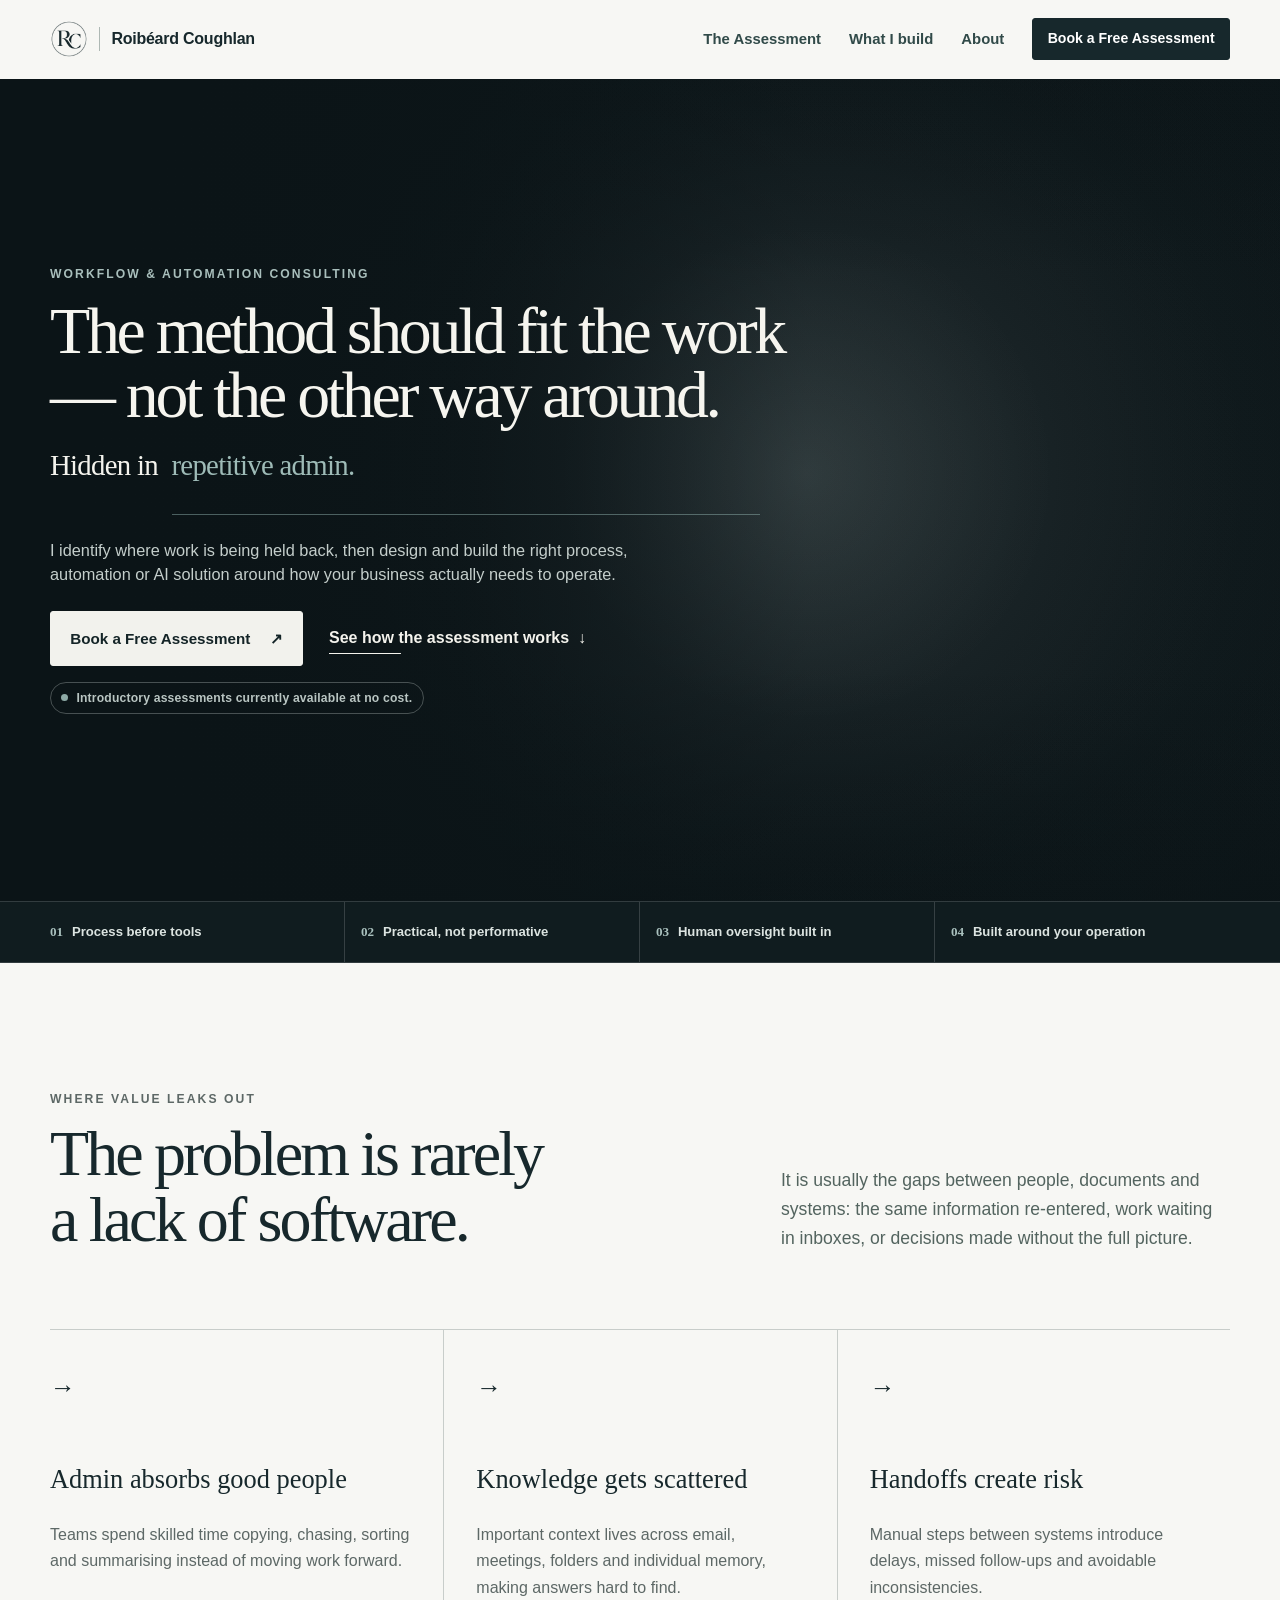
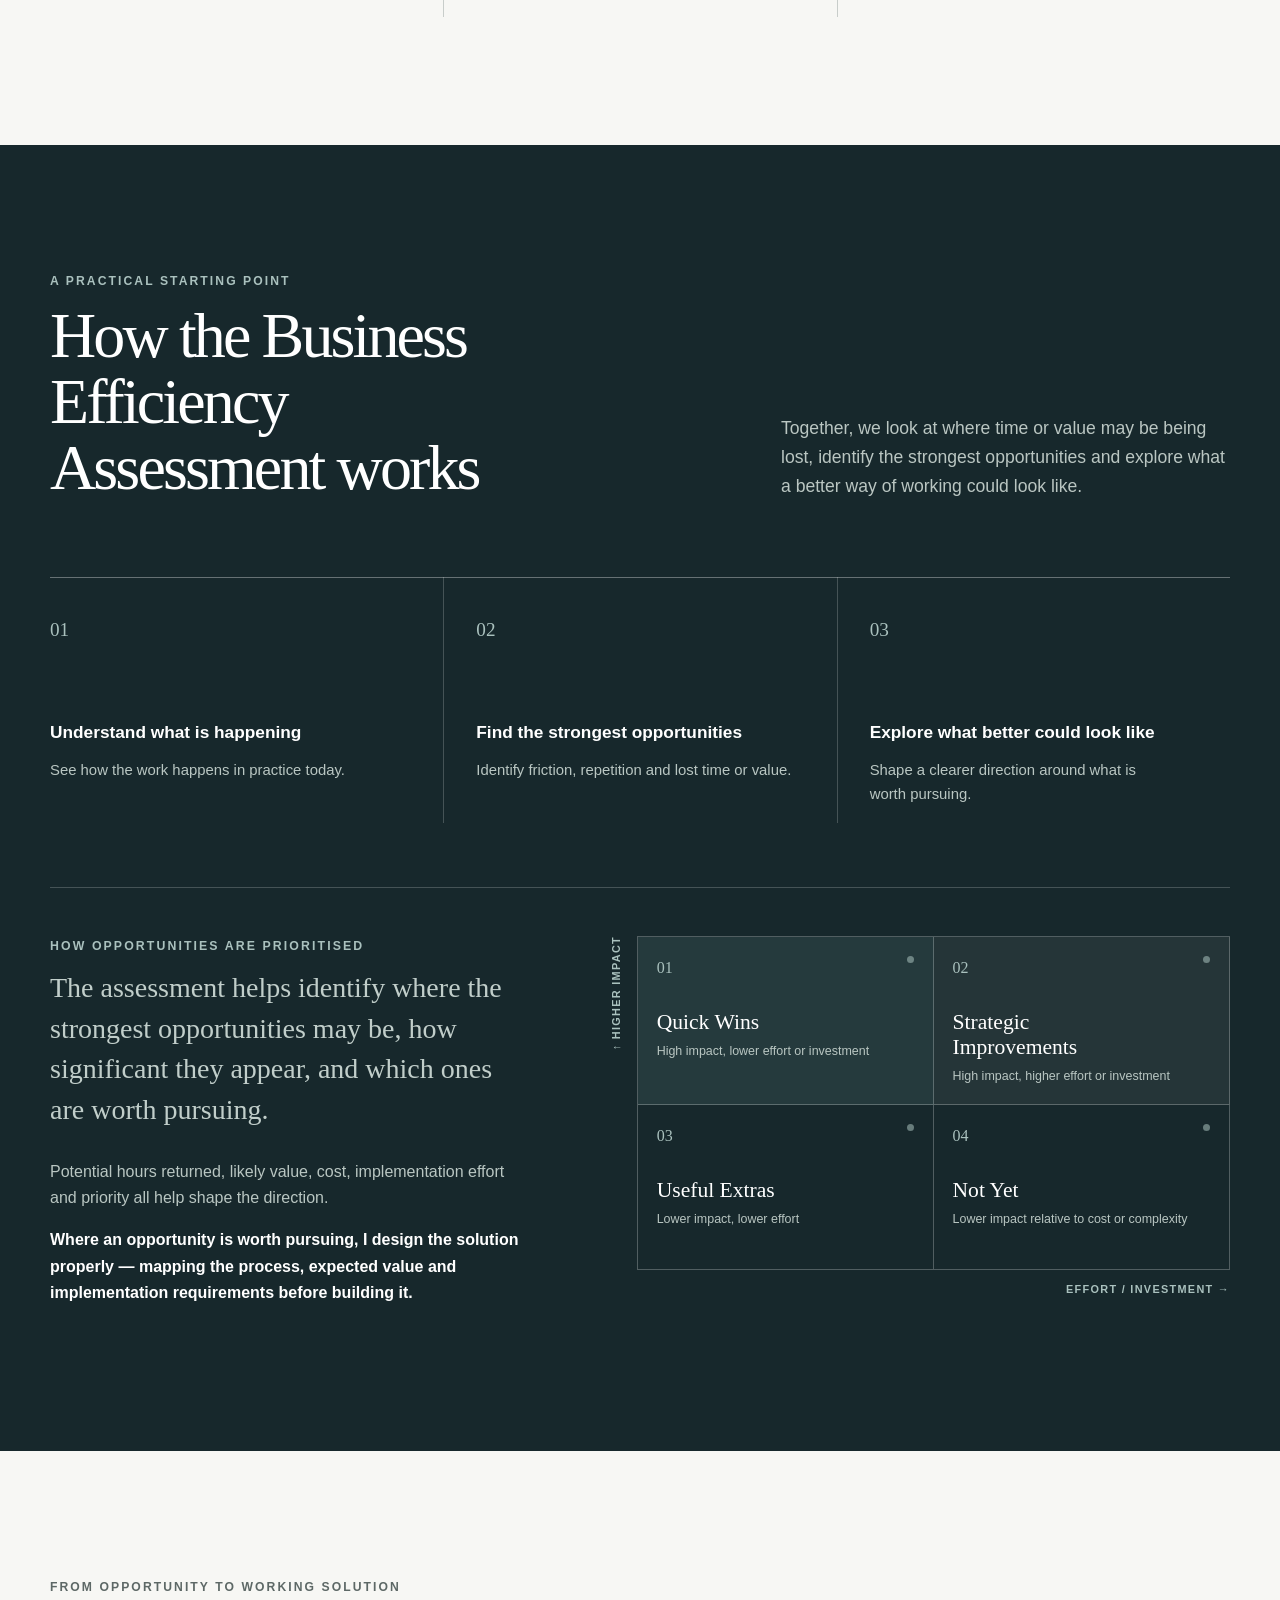
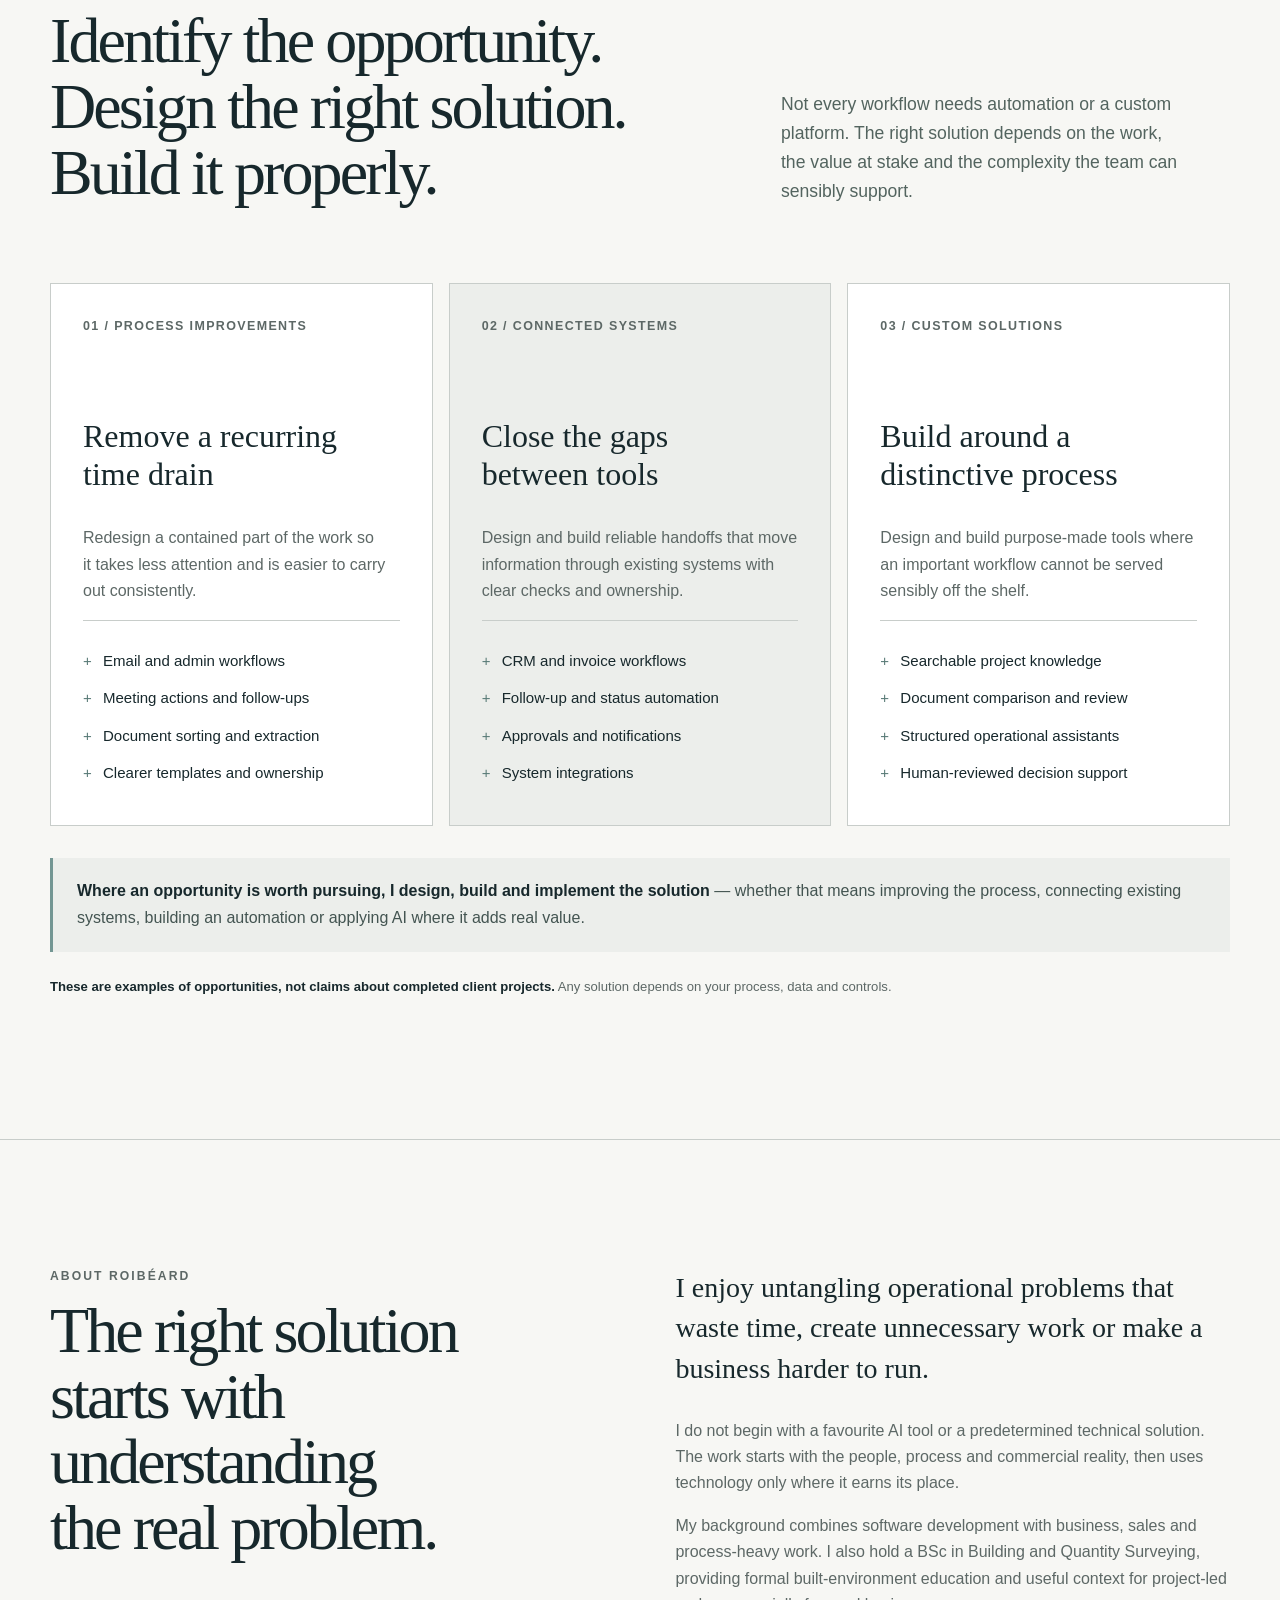
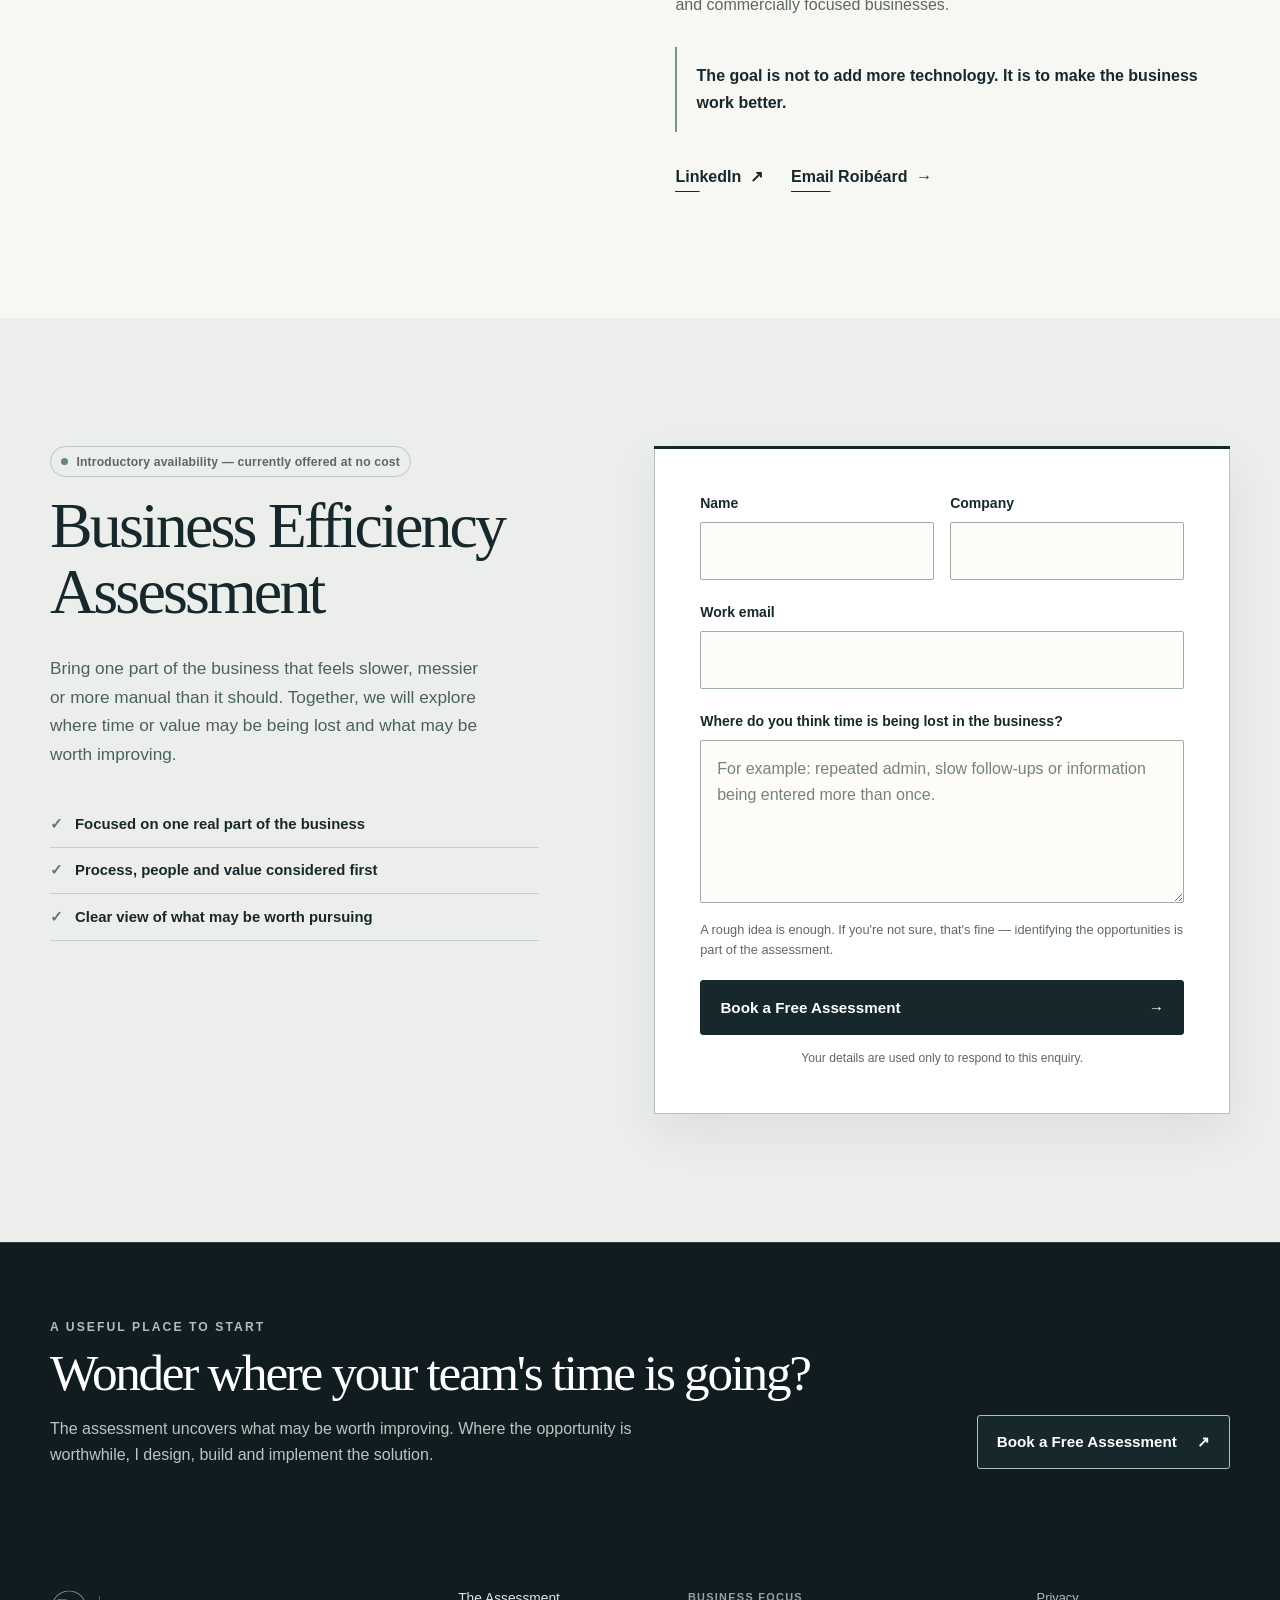
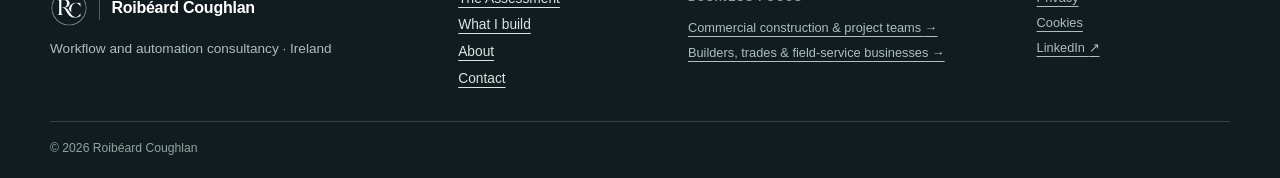
==== commit 0ff9f71e: "Add new MotionSites ai video to the homepage" ====
--- a/index.html
+++ b/index.html
@@ -44,196 +44,23 @@
 
   <main id="main">
     <section class="hero home-hero" data-home-hero>
+      <div class="hero-media" aria-hidden="true">
+        <video class="hero-media-video" data-hero-video autoplay muted loop playsinline preload="auto">
+          <source src="https://d8j0ntlcm91z4.cloudfront.net/user_38xzZboKViGWJOttwIXH07lWA1P/hf_20260514_135830_bb6491d1-9b66-4aec-9722-13b4dfe3fb46.mp4" type="video/mp4">
+        </video>
+        <span class="hero-media-vignette"></span>
+      </div>
       <div class="shell hero-grid">
         <div class="hero-copy">
           <p class="eyebrow">Workflow &amp; Automation Consulting</p>
-          <h1>Find the hours your business is losing.</h1>
-          <p class="hero-rotation" aria-label="Hidden in repetitive admin, slow follow-ups, disconnected systems, manual handoffs, and work that’s become just part of the job.">
+          <h1 class="hero-title"><span style="--word-index: 0">The</span><span style="--word-index: 1">method</span><span style="--word-index: 2">should</span><span style="--word-index: 3">fit</span><span style="--word-index: 4">the</span><span style="--word-index: 5">work</span><span style="--word-index: 6">—</span><span style="--word-index: 7">not</span><span style="--word-index: 8">the</span><span style="--word-index: 9">other</span><span style="--word-index: 10">way</span><span style="--word-index: 11">around.</span></h1>
+          <p class="hero-rotation" aria-label="Hidden in repetitive admin, slow follow-ups, disconnected systems, manual handoffs, and work that’s simply become normal.">
             <span class="hero-rotation-label" aria-hidden="true">Hidden in</span>
-            <span class="hero-rotation-window" aria-hidden="true"><span data-rotating-phrase data-phrases="repetitive admin.|slow follow-ups.|disconnected systems.|manual handoffs.|work that’s become “just part of the job”.">repetitive admin.</span></span>
+            <span class="hero-rotation-window" aria-hidden="true"><span data-rotating-phrase data-phrases="repetitive admin.|slow follow-ups.|disconnected systems.|manual handoffs.|work that’s simply become normal.">repetitive admin.</span></span>
           </p>
-          <p class="hero-lead">I find where time and value are being lost, then design and build the right solution.</p>
-          <div class="hero-actions"><a class="button" href="#book">Book a Free Assessment <span aria-hidden="true">↗</span></a><a class="text-link" href="#approach">See how it works <span aria-hidden="true">↓</span></a></div>
+          <p class="hero-lead">I identify where work is being held back, then design and build the right process, automation or AI solution around how your business actually needs to operate.</p>
+          <div class="hero-actions"><a class="button" href="#book">Book a Free Assessment <span aria-hidden="true">↗</span></a><a class="text-link" href="#approach">See how the assessment works <span aria-hidden="true">↓</span></a></div>
           <p class="availability-badge hero-availability"><span aria-hidden="true"></span> Introductory assessments currently available at no cost.</p>
-        </div>
-        <div class="hero-visual connector-scene is-playing" data-operational-flow data-flow-state="admin" aria-hidden="true">
-          <svg class="connected-system connected-system--desktop" viewBox="0 0 680 500" focusable="false">
-            <defs>
-              <linearGradient id="system-shell" x1="0" y1="0" x2="1" y2="1">
-                <stop offset="0%" stop-color="#ffffff"></stop>
-                <stop offset="52%" stop-color="#edf1ee"></stop>
-                <stop offset="100%" stop-color="#dce4e0"></stop>
-              </linearGradient>
-              <linearGradient id="connector-body" x1="0" y1="0" x2="0" y2="1">
-                <stop offset="0%" stop-color="#365154"></stop>
-                <stop offset="48%" stop-color="#17282c"></stop>
-                <stop offset="100%" stop-color="#0f1d20"></stop>
-              </linearGradient>
-              <linearGradient id="connector-metal" x1="0" y1="0" x2="1" y2="0">
-                <stop offset="0%" stop-color="#9aaba7"></stop>
-                <stop offset="45%" stop-color="#f3f5f2"></stop>
-                <stop offset="100%" stop-color="#758986"></stop>
-              </linearGradient>
-              <radialGradient id="system-wash" cx="54%" cy="50%" r="50%">
-                <stop offset="0%" stop-color="#739693" stop-opacity=".22"></stop>
-                <stop offset="100%" stop-color="#739693" stop-opacity="0"></stop>
-              </radialGradient>
-              <filter id="system-shadow" x="-30%" y="-30%" width="170%" height="180%">
-                <feDropShadow dx="0" dy="14" stdDeviation="13" flood-color="#102326" flood-opacity=".16"></feDropShadow>
-              </filter>
-            </defs>
-
-            <ellipse class="system-wash" cx="438" cy="258" rx="252" ry="202" fill="url(#system-wash)"></ellipse>
-
-            <g class="work-stream work-stream--upper stream-friction stream-friction--upper">
-              <path class="cable-shadow" d="M-35 132 C74 125 128 151 168 153 C213 155 218 103 181 95 C146 87 129 119 153 143 C190 179 278 164 445 192"></path>
-              <path class="cable-body cable-body--soft" d="M-35 132 C74 125 128 151 168 153 C213 155 218 103 181 95 C146 87 129 119 153 143 C190 179 278 164 445 192"></path>
-              <path class="cable-highlight" d="M-35 129 C74 122 128 148 168 150 C210 152 214 107 180 99 C151 92 137 118 158 139 C195 174 280 160 445 188"></path>
-            </g>
-
-            <g class="work-stream work-stream--upper stream-clean stream-clean--upper">
-              <path class="cable-shadow" d="M-35 132 C94 124 235 153 445 192"></path>
-              <path class="cable-body cable-body--soft" d="M-35 132 C94 124 235 153 445 192"></path>
-              <path class="cable-highlight" d="M-35 129 C94 121 235 150 445 188"></path>
-            </g>
-
-            <g class="work-stream work-stream--lower stream-friction stream-friction--lower">
-              <path class="cable-shadow" d="M-32 397 C72 411 113 344 176 348 C229 351 223 424 286 424 C341 424 351 365 445 325"></path>
-              <path class="cable-body cable-body--petrol" d="M-32 397 C72 411 113 344 176 348 C229 351 223 424 286 424 C341 424 351 365 445 325"></path>
-              <path class="cable-highlight" d="M-32 393 C72 407 113 340 176 344 C229 347 223 420 286 420 C341 420 351 361 445 321"></path>
-              <g class="handoff-stop handoff-stop--one"><circle cx="176" cy="348" r="13"></circle><circle cx="176" cy="348" r="4"></circle></g>
-              <g class="handoff-stop handoff-stop--two"><circle cx="286" cy="424" r="13"></circle><circle cx="286" cy="424" r="4"></circle></g>
-              <g class="handoff-stop handoff-stop--three"><circle cx="365" cy="361" r="13"></circle><circle cx="365" cy="361" r="4"></circle></g>
-            </g>
-
-            <g class="work-stream work-stream--lower stream-clean stream-clean--lower">
-              <path class="cable-shadow" d="M-32 397 C102 401 257 360 445 325"></path>
-              <path class="cable-body cable-body--petrol" d="M-32 397 C102 401 257 360 445 325"></path>
-              <path class="cable-highlight" d="M-32 393 C102 397 257 356 445 321"></path>
-            </g>
-
-            <g class="capacity-stream">
-              <path class="capacity-stream-shadow" d="M526 263 C584 262 624 226 704 215"></path>
-              <path class="capacity-stream-body" d="M526 263 C584 262 624 226 704 215"></path>
-              <path class="capacity-stream-highlight" d="M526 259 C584 258 624 222 704 211"></path>
-            </g>
-
-            <path class="system-shell-shadow" filter="url(#system-shadow)" d="M457 139 C519 122 570 158 578 218 C587 282 554 343 486 360 C447 370 418 344 418 307 C418 278 432 264 425 235 C417 199 426 151 457 139Z"></path>
-            <path class="system-shell" d="M457 139 C519 122 570 158 578 218 C587 282 554 343 486 360 C447 370 418 344 418 307 C418 278 432 264 425 235 C417 199 426 151 457 139Z" fill="url(#system-shell)"></path>
-            <path class="system-contour" d="M460 163 C505 151 548 180 556 224 C566 276 540 321 493 339"></path>
-            <path class="system-contour system-contour--inner" d="M474 185 C511 194 529 221 527 253 C525 288 502 313 468 320"></path>
-            <path class="system-flow-spine" d="M448 192 C479 204 490 229 492 256 C494 284 480 307 447 325"></path>
-            <circle class="process-entry process-entry--upper" cx="445" cy="192" r="7"></circle>
-            <circle class="process-entry process-entry--lower" cx="445" cy="325" r="7"></circle>
-            <path class="process-output" d="M514 246 C524 250 529 256 526 264 C522 275 512 279 502 279"></path>
-
-            <g class="primary-socket">
-              <circle class="socket-aura" cx="438" cy="251" r="54"></circle>
-              <circle class="socket-rim" cx="438" cy="251" r="41"></circle>
-              <circle class="socket-recess" cx="438" cy="251" r="27"></circle>
-              <circle class="socket-contact" cx="438" cy="251" r="12"></circle>
-            </g>
-
-            <g class="connector-assembly connector-assembly--desktop">
-              <path class="cable-shadow" d="M-55 260 C72 247 139 302 226 280 C273 268 298 248 337 251"></path>
-              <path class="cable-body" d="M-55 260 C72 247 139 302 226 280 C273 268 298 248 337 251"></path>
-              <path class="cable-highlight" d="M-55 256 C72 243 139 298 226 276 C273 264 298 244 337 247"></path>
-              <g class="connector-shadow" filter="url(#system-shadow)">
-                <rect x="321" y="226" width="35" height="51" rx="16"></rect>
-                <path d="M345 216 H388 C402 216 412 227 412 241 V262 C412 276 402 287 388 287 H345Z"></path>
-              </g>
-              <rect class="connector-collar" x="321" y="226" width="35" height="51" rx="16"></rect>
-              <path class="connector-body" d="M345 216 H388 C402 216 412 227 412 241 V262 C412 276 402 287 388 287 H345Z" fill="url(#connector-body)"></path>
-              <path class="connector-ridge" d="M359 226 V277 M373 224 V279"></path>
-              <rect class="connector-tip" x="405" y="236" width="31" height="31" rx="8" fill="url(#connector-metal)"></rect>
-              <rect class="connector-contact" x="422" y="242" width="15" height="19" rx="5"></rect>
-              <path class="connector-shine" d="M353 224 H387 C397 224 403 232 403 241"></path>
-            </g>
-
-            <path class="scene-signal friction-signal friction-signal--admin" pathLength="1" d="M-30 129 C74 122 128 148 168 150 C210 152 214 107 180 99 C151 92 137 118 158 139 C195 174 280 160 445 188"></path>
-            <path class="scene-signal friction-signal friction-signal--pause" pathLength="1" d="M-42 256 C73 245 140 297 226 276 C274 264 302 249 337 251"></path>
-            <path class="scene-signal friction-signal friction-signal--disconnect" pathLength="1" d="M-42 256 C73 245 140 297 226 276 C274 264 302 249 392 251"></path>
-            <path class="scene-signal friction-signal friction-signal--handoff" pathLength="1" d="M-28 393 C72 407 113 340 176 344 C229 347 223 420 286 420 C341 420 351 361 445 321"></path>
-
-            <g class="resolved-signals">
-              <path class="scene-signal resolved-signal resolved-signal--upper" pathLength="1" d="M-30 129 C94 121 235 150 445 188 C473 194 489 222 492 255 C496 273 508 264 526 259 C584 258 624 222 698 211"></path>
-              <path class="scene-signal resolved-signal resolved-signal--main" pathLength="1" d="M-42 256 C73 245 140 297 226 276 C274 264 302 249 337 251 L438 251 C475 251 495 264 526 259 C584 258 624 222 698 211"></path>
-              <path class="scene-signal resolved-signal resolved-signal--lower" pathLength="1" d="M-28 393 C102 397 257 356 445 321 C473 314 493 286 506 273 C513 266 519 262 526 259 C584 258 624 222 698 211"></path>
-            </g>
-
-            <g class="friction-cues">
-              <g class="wait-cue"><circle cx="226" cy="276" r="17"></circle><circle cx="226" cy="276" r="5"></circle></g>
-              <path class="repeat-cue" d="M157 101 C181 82 214 97 217 124"></path>
-            </g>
-
-            <g class="time-outcome" transform="translate(605 108)">
-              <g class="time-segments">
-                <line x1="0" y1="-34" x2="0" y2="-25"></line><line x1="0" y1="-34" x2="0" y2="-25" transform="rotate(36)"></line>
-                <line x1="0" y1="-34" x2="0" y2="-25" transform="rotate(72)"></line><line x1="0" y1="-34" x2="0" y2="-25" transform="rotate(108)"></line>
-                <line x1="0" y1="-34" x2="0" y2="-25" transform="rotate(144)"></line><line x1="0" y1="-34" x2="0" y2="-25" transform="rotate(180)"></line>
-                <line x1="0" y1="-34" x2="0" y2="-25" transform="rotate(216)"></line><line x1="0" y1="-34" x2="0" y2="-25" transform="rotate(252)"></line>
-                <line x1="0" y1="-34" x2="0" y2="-25" transform="rotate(288)"></line><line x1="0" y1="-34" x2="0" y2="-25" transform="rotate(324)"></line>
-              </g>
-              <circle class="time-core" r="10"></circle>
-              <text class="outcome-label outcome-label--lost" x="0" y="55" text-anchor="middle">TIME LOST</text>
-              <text class="outcome-label outcome-label--returned" x="0" y="55" text-anchor="middle">TIME RETURNED</text>
-            </g>
-
-            <g class="capacity-outcome">
-              <path class="capacity-rule" d="M536 360 H656"></path>
-              <text class="outcome-label capacity-label" x="596" y="382" text-anchor="middle">CAPACITY CREATED</text>
-            </g>
-          </svg>
-
-          <svg class="connected-system connected-system--mobile" viewBox="0 0 420 150" preserveAspectRatio="xMidYMid slice" focusable="false">
-            <defs>
-              <linearGradient id="mobile-connector-body" x1="0" y1="0" x2="0" y2="1">
-                <stop offset="0%" stop-color="#365154"></stop>
-                <stop offset="55%" stop-color="#17282c"></stop>
-                <stop offset="100%" stop-color="#0f1d20"></stop>
-              </linearGradient>
-              <linearGradient id="mobile-shell" x1="0" y1="0" x2="1" y2="1">
-                <stop offset="0%" stop-color="#ffffff"></stop>
-                <stop offset="100%" stop-color="#dce4e0"></stop>
-              </linearGradient>
-              <filter id="mobile-shadow" x="-30%" y="-40%" width="170%" height="190%">
-                <feDropShadow dx="0" dy="7" stdDeviation="7" flood-color="#102326" flood-opacity=".14"></feDropShadow>
-              </filter>
-            </defs>
-            <ellipse class="mobile-system-wash" cx="302" cy="86" rx="172" ry="92"></ellipse>
-            <path class="mobile-friction-stream" d="M-28 83 C65 74 111 102 175 88 C211 80 202 47 177 46 C154 45 145 68 163 82 C184 99 216 83 243 80"></path>
-            <path class="mobile-capacity-stream capacity-stream-shadow" d="M350 82 C385 82 409 58 448 55"></path>
-            <path class="mobile-capacity-stream capacity-stream-body" d="M350 82 C385 82 409 58 448 55"></path>
-            <path class="mobile-system-shell" filter="url(#mobile-shadow)" d="M324 25 C369 13 410 40 416 78 C423 119 391 145 341 138 C310 134 293 112 296 81 C299 50 304 30 324 25Z" fill="url(#mobile-shell)"></path>
-            <path class="mobile-system-contour" d="M331 39 C368 30 399 53 401 82 C404 109 383 128 349 129"></path>
-            <g class="mobile-socket">
-              <circle class="socket-aura" cx="302" cy="80" r="35"></circle>
-              <circle class="socket-rim" cx="302" cy="80" r="27"></circle>
-              <circle class="socket-recess" cx="302" cy="80" r="18"></circle>
-              <circle class="socket-contact" cx="302" cy="80" r="7"></circle>
-            </g>
-            <g class="connector-assembly connector-assembly--mobile">
-              <path class="cable-shadow" d="M-38 85 C61 77 112 106 183 90 C207 85 224 80 243 80"></path>
-              <path class="cable-body" d="M-38 85 C61 77 112 106 183 90 C207 85 224 80 243 80"></path>
-              <path class="cable-highlight" d="M-38 82 C61 74 112 103 183 87 C207 82 224 77 243 77"></path>
-              <rect class="connector-collar" x="232" y="61" width="24" height="39" rx="11"></rect>
-              <path class="connector-body" d="M250 54 H278 C289 54 297 63 297 74 V86 C297 97 289 106 278 106 H250Z" fill="url(#mobile-connector-body)"></path>
-              <rect class="connector-tip" x="291" y="68" width="23" height="24" rx="7"></rect>
-              <rect class="connector-contact" x="304" y="72" width="10" height="16" rx="4"></rect>
-            </g>
-            <path class="scene-signal mobile-friction-signal" pathLength="1" d="M-26 80 C65 71 111 99 175 85 C211 77 202 44 177 43 C154 42 145 65 163 79 C184 96 216 80 243 77"></path>
-            <path class="scene-signal mobile-signal" pathLength="1" d="M-32 82 C61 75 112 103 183 87 C208 82 224 80 245 80 L302 80 C326 80 337 82 350 82 C385 82 409 58 448 55"></path>
-            <g class="mobile-time-outcome" transform="translate(348 34)">
-              <g class="time-segments">
-                <line x1="0" y1="-18" x2="0" y2="-12"></line><line x1="0" y1="-18" x2="0" y2="-12" transform="rotate(45)"></line>
-                <line x1="0" y1="-18" x2="0" y2="-12" transform="rotate(90)"></line><line x1="0" y1="-18" x2="0" y2="-12" transform="rotate(135)"></line>
-                <line x1="0" y1="-18" x2="0" y2="-12" transform="rotate(180)"></line><line x1="0" y1="-18" x2="0" y2="-12" transform="rotate(225)"></line>
-                <line x1="0" y1="-18" x2="0" y2="-12" transform="rotate(270)"></line><line x1="0" y1="-18" x2="0" y2="-12" transform="rotate(315)"></line>
-              </g>
-              <circle class="time-core" r="6"></circle>
-              <text class="outcome-label outcome-label--returned" x="0" y="31" text-anchor="middle">TIME RETURNED</text>
-            </g>
-          </svg>
         </div>
       </div>
     </section>
--- a/assets/css/styles.css
+++ b/assets/css/styles.css
@@ -74,213 +74,139 @@
 .availability-badge { display: inline-flex; align-items: center; gap: .5rem; width: fit-content; margin: 0 0 1rem; padding: .4rem .65rem; border: 1px solid rgba(93, 104, 102, .32); border-radius: 999px; color: var(--muted); font-size: .76rem; font-weight: 750; letter-spacing: .015em; line-height: 1.35; }
 .availability-badge span { flex: 0 0 auto; width: 7px; height: 7px; border-radius: 50%; background: #668783; }
 .hero-availability { margin-top: .95rem; margin-bottom: 0; }
-.home-hero { min-height: clamp(620px, calc(100svh - 78px), 820px); align-content: center; padding: clamp(2.75rem, 5.5svh, 4.5rem) 0; }
-.home-hero .hero-grid { grid-template-columns: minmax(0, 1.08fr) minmax(390px, .92fr); gap: clamp(2.5rem, 5vw, 5.25rem); align-items: center; }
-.home-hero .hero-copy { position: relative; z-index: 1; }
-.home-hero h1 { max-width: 690px; margin-bottom: 1.2rem; }
-.home-hero .hero-rotation { max-width: 690px; margin-bottom: 1.3rem; }
-.home-hero .hero-rotation-window { min-height: 2.3em; }
-.home-hero .hero-lead { max-width: 590px; margin-bottom: 1.45rem; font-size: clamp(1.05rem, 1.35vw, 1.2rem); }
-.home-hero .hero-actions { gap: 1.6rem; }
-.home-hero .hero-availability { margin-top: 1rem; font-weight: 650; }
-
-.hero-visual { position: relative; width: min(100%, 580px); aspect-ratio: 1.16; justify-self: end; isolation: isolate; }
-.connected-system { display: block; width: 100%; height: 100%; overflow: visible; }
-.connected-system--mobile { display: none; }
-.connected-system path, .connected-system circle, .connected-system rect, .connected-system line { vector-effect: non-scaling-stroke; }
-.system-wash { opacity: .9; }
-.cable-shadow, .cable-body, .cable-highlight, .scene-signal, .capacity-stream-shadow, .capacity-stream-body, .capacity-stream-highlight, .mobile-friction-stream, .mobile-system-contour { fill: none; stroke-linecap: round; stroke-linejoin: round; }
-.cable-shadow { stroke: rgba(16, 35, 38, .14); stroke-width: 20; transform: translateY(7px); }
-.cable-body { stroke: #21383b; stroke-width: 15; }
-.cable-body--petrol { stroke: #4d716e; }
-.cable-body--soft { stroke: #6f8582; opacity: .52; }
-.cable-highlight { stroke: rgba(242, 246, 243, .7); stroke-width: 2.4; }
-.work-stream { transition: none; }
-.stream-friction { opacity: .68; }
-.stream-clean { opacity: 0; }
-.work-stream--upper { opacity: .58; }
-.work-stream--lower { opacity: .7; }
-.system-shell-shadow { fill: rgba(32, 52, 54, .22); }
-.system-shell { stroke: rgba(82, 109, 106, .42); stroke-width: 1.5; }
-.system-contour { fill: none; stroke: rgba(64, 91, 88, .22); stroke-width: 1.5; }
-.system-contour--inner { stroke: rgba(255, 255, 255, .84); stroke-width: 2; }
-.system-flow-spine { fill: none; stroke: rgba(82, 119, 115, .45); stroke-width: 5; stroke-linecap: round; }
-.process-entry { fill: #739693; stroke: rgba(247, 247, 244, .9); stroke-width: 3; }
-.process-output { fill: none; stroke: rgba(82, 119, 115, .56); stroke-width: 5; stroke-linecap: round; }
-.socket-aura { fill: rgba(115, 150, 147, .1); stroke: rgba(115, 150, 147, .25); stroke-width: 1.5; transform-box: fill-box; transform-origin: center; }
-.socket-rim { fill: #eef2ef; stroke: rgba(58, 84, 82, .5); stroke-width: 2; }
-.socket-recess { fill: #17282c; stroke: #0f1d20; stroke-width: 2; }
-.socket-contact { fill: #aac1be; }
-.connector-assembly { transform-box: view-box; transform-origin: center; }
-.connector-shadow > * { fill: rgba(16, 28, 31, .24); }
-.connector-collar { fill: #3f5d5d; stroke: #17282c; stroke-width: 2; }
-.connector-body { stroke: #0f1d20; stroke-width: 2; }
-.connector-ridge { fill: none; stroke: rgba(170, 193, 190, .4); stroke-width: 2; }
-.connector-tip { stroke: #536865; stroke-width: 1.5; }
-.connector-contact { fill: #17282c; }
-.connector-shine { fill: none; stroke: rgba(255, 255, 255, .42); stroke-width: 2; stroke-linecap: round; }
-.scene-signal { opacity: 0; stroke: #d8e2de; stroke-width: 5; stroke-dasharray: .042 .958; stroke-dashoffset: 1; filter: drop-shadow(0 0 3px rgba(115, 150, 147, .52)); }
-.handoff-stop { opacity: .42; transform-box: fill-box; transform-origin: center; }
-.handoff-stop circle:first-child { fill: var(--paper); stroke: #527773; stroke-width: 2; }
-.handoff-stop circle:last-child { fill: #527773; }
-.wait-cue { opacity: .28; transform-box: fill-box; transform-origin: center; }
-.wait-cue circle:first-child { fill: var(--paper); stroke: #527773; stroke-width: 2; }
-.wait-cue circle:last-child { fill: #527773; }
-.repeat-cue { fill: none; opacity: .35; stroke: #527773; stroke-width: 2; stroke-linecap: round; }
-.capacity-stream { opacity: .92; }
-.capacity-stream-shadow { stroke: rgba(16, 35, 38, .13); stroke-width: 20; transform: translateY(7px); }
-.capacity-stream-body { stroke: #4d716e; stroke-width: 14; }
-.capacity-stream-highlight { stroke: rgba(242, 246, 243, .72); stroke-width: 2.4; }
-.time-segments line { stroke: #527773; stroke-width: 5; stroke-linecap: round; }
-.time-core { fill: rgba(115, 150, 147, .18); stroke: rgba(66, 105, 101, .52); stroke-width: 1.5; }
-.outcome-label { fill: #405b59; font-family: var(--sans); font-size: 13px; font-weight: 800; letter-spacing: .13em; }
-.outcome-label--lost { opacity: .72; }
-.outcome-label--returned, .capacity-label, .capacity-rule { opacity: 0; }
-.capacity-rule { fill: none; stroke: rgba(82, 119, 115, .55); stroke-width: 1.5; stroke-dasharray: 120; stroke-dashoffset: 120; }
-
-@media (min-width: 581px) {
-  .connector-scene.is-playing .connector-assembly--desktop { animation: connector-seat-process 3400ms cubic-bezier(.22, 1, .36, 1) forwards; }
-  .connector-scene.is-playing[data-flow-state="disconnected"] .connector-assembly--desktop { animation-name: connector-seat-disconnected; }
-  .connector-scene.is-playing .connected-system--desktop .socket-aura { animation: socket-ack 620ms ease-out 1750ms both; }
-  .connector-scene.is-playing[data-flow-state="disconnected"] .connected-system--desktop .socket-aura { animation-delay: 2050ms; }
-  .connector-scene.is-playing .stream-friction { animation: friction-resolve 3400ms ease forwards; }
-  .connector-scene.is-playing .stream-clean { animation: clean-route-reveal 3400ms ease forwards; }
-  .connector-scene.is-playing .friction-cues { animation: friction-cues-resolve 3400ms ease forwards; }
-  .connector-scene.is-playing .resolved-signal--upper { animation: signal-pass 900ms linear 2150ms forwards; }
-  .connector-scene.is-playing .resolved-signal--main { animation: signal-pass 900ms linear 2300ms forwards; }
-  .connector-scene.is-playing .resolved-signal--lower { animation: signal-pass 900ms linear 2450ms forwards; }
-  .connector-scene.is-playing .time-segments line:nth-child(n+7) { animation: time-segment-cycle 3300ms ease forwards; }
-  .connector-scene.is-playing .time-segments line:nth-child(8) { animation-delay: 80ms; }
-  .connector-scene.is-playing .time-segments line:nth-child(9) { animation-delay: 160ms; }
-  .connector-scene.is-playing .time-segments line:nth-child(10) { animation-delay: 240ms; }
-  .connector-scene.is-playing .outcome-label--lost { animation: lost-label-cycle 3300ms ease forwards; }
-  .connector-scene.is-playing .outcome-label--returned { animation: returned-label-cycle 3300ms ease forwards; }
-  .connector-scene.is-playing .capacity-stream-body { animation: capacity-expand 3300ms cubic-bezier(.22, 1, .36, 1) forwards; }
-  .connector-scene.is-playing .capacity-rule { animation: capacity-rule-reveal 3300ms ease forwards; }
-  .connector-scene.is-playing .capacity-label { animation: capacity-label-reveal 3300ms ease forwards; }
-  .connector-scene.is-playing[data-flow-state="admin"] .friction-signal--admin { animation: signal-repeat-friction 1600ms linear 180ms forwards; }
-  .connector-scene.is-playing[data-flow-state="admin"] .repeat-cue { animation: cue-emphasis 1300ms ease 220ms; }
-  .connector-scene.is-playing[data-flow-state="followup"] .friction-signal--pause { animation: signal-pause-friction 1650ms linear 180ms forwards; }
-  .connector-scene.is-playing[data-flow-state="followup"] .wait-cue { animation: wait-emphasis 1550ms ease 260ms; }
-  .connector-scene.is-playing[data-flow-state="disconnected"] .friction-signal--disconnect { animation: signal-to-break 1650ms linear 180ms forwards; }
-  .connector-scene.is-playing[data-flow-state="handoff"] .friction-signal--handoff { animation: signal-handoffs 1750ms linear 160ms forwards; }
-  .connector-scene.is-playing[data-flow-state="handoff"] .handoff-stop--one { animation: handoff-pulse 340ms ease-out 520ms; }
-  .connector-scene.is-playing[data-flow-state="handoff"] .handoff-stop--two { animation: handoff-pulse 340ms ease-out 900ms; }
-  .connector-scene.is-playing[data-flow-state="handoff"] .handoff-stop--three { animation: handoff-pulse 340ms ease-out 1280ms; }
-  .connector-scene.is-playing[data-flow-state="normal"] :is(.friction-signal--admin, .friction-signal--pause, .friction-signal--handoff) { animation: signal-normal-friction 1550ms linear 180ms forwards; }
-  .connector-scene.is-playing[data-flow-state="normal"] :is(.repeat-cue, .wait-cue, .handoff-stop) { animation: normal-cues 1500ms ease 220ms; }
-}
-
-@keyframes connector-seat-process {
-  0%, 43% { transform: translateX(-52px); }
-  61% { transform: translateX(3px); }
-  70%, 100% { transform: translateX(0); }
-}
-@keyframes connector-seat-disconnected {
-  0%, 52% { transform: translateX(-66px); }
-  67% { transform: translateX(4px); }
-  76%, 100% { transform: translateX(0); }
-}
-@keyframes socket-ack {
-  0% { opacity: .22; transform: scale(.97); }
-  50% { opacity: .7; transform: scale(1.11); }
-  100% { opacity: .34; transform: scale(1); }
-}
-@keyframes signal-pass {
-  0% { opacity: 0; stroke-dashoffset: 1; }
-  10% { opacity: .88; }
-  88% { opacity: .88; }
-  100% { opacity: 0; stroke-dashoffset: -.12; }
-}
-@keyframes signal-repeat-friction {
-  0% { opacity: 0; stroke-dashoffset: 1; }
-  5% { opacity: .82; }
-  42% { opacity: .82; stroke-dashoffset: .02; }
-  44% { opacity: 0; stroke-dashoffset: 0; }
-  48% { opacity: 0; stroke-dashoffset: 1; }
-  54% { opacity: .82; }
-  96% { opacity: .82; stroke-dashoffset: .02; }
-  100% { opacity: 0; stroke-dashoffset: 0; }
-}
-@keyframes signal-pause-friction {
-  0% { opacity: 0; stroke-dashoffset: 1; }
-  8% { opacity: .88; }
-  38%, 78% { opacity: .88; stroke-dashoffset: .35; }
-  100% { opacity: 0; stroke-dashoffset: .35; }
-}
-@keyframes signal-to-break {
-  0% { opacity: 0; stroke-dashoffset: 1; }
-  10% { opacity: .88; }
-  72% { opacity: .88; stroke-dashoffset: .06; }
-  100% { opacity: 0; stroke-dashoffset: .02; }
-}
-@keyframes signal-handoffs {
-  0% { opacity: 0; stroke-dashoffset: 1; }
-  8% { opacity: .84; }
-  28%, 36% { stroke-dashoffset: .72; }
-  51%, 59% { stroke-dashoffset: .47; }
-  73%, 81% { stroke-dashoffset: .25; }
-  96% { opacity: .84; }
-  100% { opacity: 0; stroke-dashoffset: -.08; }
-}
-@keyframes handoff-pulse {
-  0%, 100% { opacity: .42; transform: scale(1); }
-  50% { opacity: 1; transform: scale(1.18); }
-}
-@keyframes cue-emphasis {
-  0%, 100% { opacity: .35; }
-  25%, 75% { opacity: .95; }
-}
-@keyframes wait-emphasis {
-  0%, 100% { opacity: .28; transform: scale(1); }
-  32%, 78% { opacity: .95; transform: scale(1.12); }
-}
-@keyframes signal-normal-friction {
-  0% { opacity: 0; stroke-dashoffset: 1; }
-  14%, 72% { opacity: .58; }
-  100% { opacity: 0; stroke-dashoffset: .1; }
-}
-@keyframes normal-cues {
-  0%, 100% { opacity: .25; }
-  30%, 78% { opacity: .82; }
-}
-@keyframes friction-resolve {
-  0%, 54% { opacity: .68; }
-  70%, 100% { opacity: 0; }
-}
-@keyframes friction-cues-resolve {
-  0%, 54% { opacity: 1; }
-  70%, 100% { opacity: 0; }
-}
-@keyframes clean-route-reveal {
-  0%, 55% { opacity: 0; }
-  72%, 100% { opacity: .72; }
-}
-@keyframes time-segment-cycle {
-  0%, 8% { opacity: 1; }
-  26%, 58% { opacity: .12; }
-  80%, 100% { opacity: 1; }
-}
-@keyframes lost-label-cycle {
-  0%, 58% { opacity: .72; }
-  74%, 100% { opacity: 0; }
-}
-@keyframes returned-label-cycle {
-  0%, 64% { opacity: 0; }
-  80%, 100% { opacity: 1; }
-}
-@keyframes capacity-expand {
-  0%, 62% { stroke-width: 14; }
-  82%, 100% { stroke-width: 21; }
-}
-@keyframes capacity-rule-reveal {
-  0%, 66% { opacity: 0; stroke-dashoffset: 120; }
-  84%, 100% { opacity: .78; stroke-dashoffset: 0; }
-}
-@keyframes capacity-label-reveal {
-  0%, 72% { opacity: 0; }
-  88%, 100% { opacity: 1; }
-}
+.home-hero {
+  position: relative;
+  isolation: isolate;
+  min-height: clamp(660px, calc(100svh - 78px), 840px);
+  align-content: center;
+  padding: clamp(3rem, 6svh, 5rem) 0;
+  overflow: hidden;
+  background:
+    radial-gradient(circle at 78% 42%, rgba(83, 126, 121, .16), transparent 31%),
+    #0b1417;
+  color: #f5f5f0;
+}
+.home-hero .hero-grid { position: relative; z-index: 2; display: block; }
+.home-hero .hero-copy { position: relative; z-index: 2; width: min(760px, 58vw); }
+.home-hero .eyebrow {
+  margin-bottom: 1rem;
+  color: #a9bfbc;
+  opacity: 0;
+  animation: hero-copy-enter 720ms cubic-bezier(.22, 1, .36, 1) 80ms forwards;
+}
+.home-hero .hero-title {
+  display: flex;
+  flex-wrap: wrap;
+  gap: 0 .2em;
+  max-width: 760px;
+  margin-bottom: 1.35rem;
+  color: #f6f5ef;
+  font-size: clamp(3.45rem, 5.15vw, 4.9rem);
+  line-height: .97;
+  text-wrap: unset;
+}
+.home-hero .hero-title > span {
+  display: inline-block;
+  opacity: 0;
+  transform: translateY(28px);
+  animation: hero-word-enter 720ms cubic-bezier(.22, 1, .36, 1) calc(140ms + var(--word-index) * 55ms) forwards;
+}
+.home-hero .hero-rotation {
+  max-width: 710px;
+  margin-bottom: 1.4rem;
+  color: #f4f3ed;
+  opacity: 0;
+  animation: hero-copy-enter 720ms cubic-bezier(.22, 1, .36, 1) 860ms forwards;
+}
+.home-hero .hero-rotation-label { color: #f4f3ed; }
+.home-hero .hero-rotation-window {
+  min-height: 2.3em;
+  border-bottom-color: rgba(147, 179, 175, .48);
+}
+.home-hero .hero-rotation-window [data-rotating-phrase] { color: #9ebbb7; }
+.home-hero .hero-lead {
+  max-width: 650px;
+  margin-bottom: 1.55rem;
+  color: #c4cecb;
+  font-size: clamp(1.02rem, 1.25vw, 1.16rem);
+  opacity: 0;
+  animation: hero-copy-enter 720ms cubic-bezier(.22, 1, .36, 1) 980ms forwards;
+}
+.home-hero .hero-actions {
+  gap: 1.6rem;
+  opacity: 0;
+  animation: hero-copy-enter 720ms cubic-bezier(.22, 1, .36, 1) 1080ms forwards;
+}
+.home-hero .button {
+  border-color: #f2f2ed;
+  background: #f2f2ed;
+  color: #142427;
+}
+.home-hero .button:hover,
+.home-hero .button:focus-visible {
+  border-color: #9ebbb7;
+  background: rgba(11, 20, 23, .4);
+  color: #f5f5f0;
+  box-shadow: 0 5px 16px rgba(0, 0, 0, .28);
+}
+.home-hero .text-link { color: #f4f3ed; }
+.home-hero .hero-availability {
+  margin-top: 1.05rem;
+  margin-bottom: 0;
+  border-color: rgba(213, 222, 219, .3);
+  color: #b9c5c2;
+  font-weight: 650;
+  opacity: 0;
+  animation: hero-copy-enter 720ms cubic-bezier(.22, 1, .36, 1) 1180ms forwards;
+}
+.home-hero .hero-availability span { background: #8eaaa6; }
+
+.hero-media {
+  position: absolute;
+  z-index: 0;
+  inset: 0;
+  overflow: hidden;
+  pointer-events: none;
+  background:
+    radial-gradient(circle at 63% 48%, rgba(159, 180, 176, .14), transparent 27%),
+    radial-gradient(circle at 63% 48%, #283235 0%, #111b1e 48%, #0b1417 78%);
+}
+.hero-media-video {
+  position: absolute;
+  inset: -5% -3% auto auto;
+  width: 76%;
+  height: 110%;
+  object-fit: cover;
+  object-position: 52% center;
+  opacity: 0;
+  filter: saturate(.72) contrast(1.08) brightness(.72);
+  transform: scale(1.035);
+  transition: opacity 1100ms cubic-bezier(.22, 1, .36, 1);
+}
+.hero-media-video.is-ready { opacity: .78; }
+.hero-media-vignette {
+  position: absolute;
+  inset: 0;
+  background:
+    linear-gradient(90deg, #0b1417 0%, rgba(11, 20, 23, .98) 15%, rgba(11, 20, 23, .8) 36%, rgba(11, 20, 23, .2) 63%, rgba(11, 20, 23, .16) 100%),
+    linear-gradient(180deg, rgba(11, 20, 23, .42), transparent 24%, transparent 72%, rgba(11, 20, 23, .72));
+}
+.hero-media-vignette::after {
+  content: "";
+  position: absolute;
+  inset: 0;
+  background: radial-gradient(circle at 64% 48%, transparent 0 29%, rgba(11, 20, 23, .08) 50%, rgba(11, 20, 23, .38) 100%);
+}
+
+@keyframes hero-word-enter {
+  from { opacity: 0; transform: translateY(28px); }
+  to { opacity: 1; transform: translateY(0); }
+}
+@keyframes hero-copy-enter {
+  from { opacity: 0; transform: translateY(22px); }
+  to { opacity: 1; transform: translateY(0); }
+}
+
 .audit-card, .project-card { position: relative; padding: clamp(2rem, 4vw, 3.4rem); border: 1px solid transparent; background: var(--ink); color: var(--white); border-radius: var(--radius); box-shadow: 22px 22px 0 var(--mist); transition: transform 220ms cubic-bezier(.22, 1, .36, 1), border-color 220ms ease, box-shadow 220ms ease; }
 .audit-card:hover, .project-card:hover { transform: translateY(-2px); border-color: rgba(170, 193, 190, .72); box-shadow: 24px 24px 0 var(--mist); }
 .hero .audit-card { padding: clamp(1.75rem, 2.5vw, 2.35rem); box-shadow: 18px 18px 0 var(--mist); }
@@ -476,10 +402,12 @@
   .hero { min-height: auto; }
   .hero-grid, .split-heading, .about-grid, .booking-grid, .construction-audit-grid, .about-compact-grid, .closing-cta-grid, .assessment-outcome { grid-template-columns: 1fr; }
   .hero-grid { gap: 4rem; }
-  .home-hero { min-height: auto; padding: clamp(3.5rem, 8vw, 5rem) 0 4rem; }
-  .home-hero .hero-grid { grid-template-columns: 1fr; gap: 2.5rem; }
-  .home-hero .hero-copy { max-width: 700px; }
-  .hero-visual { width: min(100%, 610px); height: clamp(250px, 48vw, 360px); aspect-ratio: auto; justify-self: center; }
+  .home-hero { min-height: clamp(650px, calc(100svh - 78px), 780px); padding: clamp(3.5rem, 8vw, 5rem) 0 4rem; }
+  .home-hero .hero-grid { display: block; }
+  .home-hero .hero-copy { width: min(680px, 78vw); max-width: 680px; }
+  .hero-media { inset: 0; }
+  .hero-media-video { width: 100%; transform: translateX(28%) scale(1.04); }
+  .hero-media-vignette { background: linear-gradient(90deg, #0b1417 0%, rgba(11, 20, 23, .98) 28%, rgba(11, 20, 23, .82) 52%, rgba(11, 20, 23, .24) 82%), linear-gradient(180deg, rgba(11, 20, 23, .4), transparent 24%, transparent 70%, rgba(11, 20, 23, .76)); }
   .audit-card, .project-card { max-width: 620px; }
   .trust-grid { grid-template-columns: 1fr 1fr; }
   .trust-grid p:nth-child(2) { border-right: 0; }
@@ -511,42 +439,23 @@
   .brand-mark { width: 34px; height: 34px; }
   .primary-nav { inset-block-start: 70px; }
   .hero { padding: 4.5rem 0 5rem; }
-  .home-hero { padding: 3.25rem 0 3.5rem; }
+  .home-hero { min-height: calc(100svh - 70px); padding: 3rem 0 3.2rem; }
   h1 { font-size: clamp(3.2rem, 16vw, 4.5rem); }
   .hero-rotation { grid-template-columns: 1fr; gap: .25rem; }
   .hero-rotation-window { width: 100%; min-height: 2.4em; }
-  .home-hero h1 { margin-bottom: 1.1rem; }
+  .home-hero .hero-copy { width: 100%; max-width: none; }
+  .home-hero .hero-title { gap: 0 .17em; max-width: 100%; margin-bottom: 1.15rem; font-size: clamp(2.9rem, 12.6vw, 3.45rem); line-height: .97; }
   .home-hero .hero-rotation { margin-bottom: 1.15rem; }
   .home-hero .hero-rotation-window { min-height: 2.45em; }
-  .home-hero .hero-lead { margin-bottom: 1.3rem; font-size: 1.04rem; }
+  .home-hero .hero-lead { max-width: 355px; margin-bottom: 1.3rem; color: #d0d7d4; font-size: 1rem; line-height: 1.52; }
   .home-hero .hero-actions { gap: 1rem; }
   .home-hero .hero-availability { align-items: flex-start; }
-  .home-hero .hero-grid { gap: 0; }
-  .hero-visual { width: min(420px, calc(100% + 42px)); height: clamp(120px, 35vw, 145px); margin: -.35rem -28px -2.5rem auto; overflow: hidden; justify-self: end; }
-  .connected-system--desktop { display: none; }
-  .connected-system--mobile { display: block; }
-  .mobile-system-wash { fill: rgba(115, 150, 147, .12); }
-  .connected-system--mobile .cable-shadow { stroke-width: 16; transform: translateY(5px); }
-  .connected-system--mobile .cable-body { stroke-width: 12; }
-  .connected-system--mobile .cable-highlight { stroke-width: 2; }
-  .mobile-system-shell { stroke: rgba(82, 109, 106, .4); stroke-width: 1.5; }
-  .mobile-system-contour { stroke: rgba(64, 91, 88, .26); stroke-width: 1.5; }
-  .mobile-friction-stream { stroke: rgba(82, 119, 115, .38); stroke-width: 8; }
-  .connected-system--mobile .capacity-stream-shadow { stroke-width: 16; transform: translateY(5px); }
-  .connected-system--mobile .capacity-stream-body { stroke-width: 12; }
-  .mobile-time-outcome .time-segments line { stroke-width: 3.5; }
-  .mobile-time-outcome .outcome-label { font-size: 9px; letter-spacing: .09em; }
-  .connector-scene.is-playing .connector-assembly--mobile { animation: mobile-connector-seat 2900ms cubic-bezier(.22, 1, .36, 1) forwards; }
-  .connector-scene.is-playing[data-flow-state="disconnected"] .connector-assembly--mobile { animation-name: mobile-connector-seat-disconnected; }
-  .connector-scene.is-playing .connected-system--mobile .socket-aura { animation: socket-ack 520ms ease-out 1500ms both; }
-  .connector-scene.is-playing .connected-system--mobile .mobile-friction-stream { animation: mobile-friction-resolve 2900ms ease forwards; }
-  .connector-scene.is-playing .connected-system--mobile .mobile-friction-signal { animation: signal-repeat-friction 1200ms linear 140ms forwards; }
-  .connector-scene.is-playing[data-flow-state="followup"] .connected-system--mobile .mobile-friction-signal { animation: signal-pause-friction 1300ms linear 140ms forwards; }
-  .connector-scene.is-playing[data-flow-state="disconnected"] .connected-system--mobile .mobile-friction-signal { animation: signal-to-break 1300ms linear 140ms forwards; }
-  .connector-scene.is-playing .connected-system--mobile .mobile-signal { animation: signal-pass 820ms linear 1850ms forwards; }
-  .connector-scene.is-playing .connected-system--mobile .time-segments line:nth-child(n+5) { animation: time-segment-cycle 2800ms ease forwards; }
-  .connector-scene.is-playing .connected-system--mobile .outcome-label--returned { animation: returned-label-cycle 2800ms ease forwards; }
-  .connector-scene.is-playing .connected-system--mobile .capacity-stream-body { animation: capacity-expand-mobile 2800ms cubic-bezier(.22, 1, .36, 1) forwards; }
+  .home-hero .hero-grid { display: block; }
+  .hero-media { inset: 0; }
+  .hero-media-video { inset: 35% auto auto 2%; width: 156%; height: 72%; object-position: 50% center; opacity: 0; filter: saturate(.68) contrast(1.08) brightness(.62); transform: none; }
+  .hero-media-video.is-ready { opacity: .54; }
+  .hero-media-vignette { background: linear-gradient(180deg, #0b1417 0%, rgba(11, 20, 23, .98) 38%, rgba(11, 20, 23, .82) 57%, rgba(11, 20, 23, .42) 100%), linear-gradient(90deg, rgba(11, 20, 23, .88), rgba(11, 20, 23, .24)); }
+  .hero-media-vignette::after { background: radial-gradient(circle at 68% 72%, transparent 0 20%, rgba(11, 20, 23, .22) 48%, rgba(11, 20, 23, .62) 100%); }
   .hero-actions { align-items: stretch; flex-direction: column; }
   .hero-actions .button { width: 100%; }
   .audit-card, .project-card { box-shadow: 10px 10px 0 var(--mist); }
@@ -579,27 +488,10 @@
 }
 
 @media (max-width: 580px) and (max-height: 700px) {
-  .hero-visual { height: 104px; margin-bottom: -2.75rem; }
-  .mobile-friction-stream { opacity: .18; }
-}
-
-@keyframes mobile-connector-seat {
-  0%, 43% { transform: translateX(-36px); }
-  62% { transform: translateX(2px); }
-  72%, 100% { transform: translateX(0); }
-}
-@keyframes mobile-connector-seat-disconnected {
-  0%, 52% { transform: translateX(-42px); }
-  68% { transform: translateX(2px); }
-  78%, 100% { transform: translateX(0); }
-}
-@keyframes mobile-friction-resolve {
-  0%, 48% { opacity: .42; }
-  72%, 100% { opacity: 0; }
-}
-@keyframes capacity-expand-mobile {
-  0%, 62% { stroke-width: 12; }
-  84%, 100% { stroke-width: 17; }
+  .home-hero { padding-block: 2.25rem 2.6rem; }
+  .home-hero .hero-title { font-size: clamp(2.65rem, 11.8vw, 3.15rem); }
+  .hero-media-video { inset-block-start: 43%; height: 65%; opacity: 0; }
+  .hero-media-video.is-ready { opacity: .44; }
 }
 
 .motion-ready .reveal-item { opacity: 0; transform: translateY(16px); transition: opacity 620ms ease, transform 620ms cubic-bezier(.22, 1, .36, 1); transition-delay: var(--reveal-delay, 0ms); }
@@ -615,17 +507,13 @@
   html { scroll-behavior: auto; }
   *, *::before, *::after { scroll-behavior: auto !important; transition-duration: .01ms !important; }
   .hero-rotation-window [data-rotating-phrase] { transform: none !important; }
-  .connector-scene * { animation: none !important; }
-  .connector-assembly { transform: none !important; }
-  .scene-signal, .stream-friction, .friction-cues, .mobile-friction-stream { opacity: 0 !important; }
-  .stream-clean { opacity: .72 !important; }
-  .socket-aura { opacity: .24 !important; transform: none !important; }
-  .time-segments line { opacity: 1 !important; }
-  .outcome-label--lost { opacity: 0 !important; }
-  .outcome-label--returned, .capacity-label { opacity: 1 !important; }
-  .capacity-rule { opacity: .78 !important; stroke-dashoffset: 0 !important; }
-  .capacity-stream-body { stroke-width: 21 !important; }
-  .connected-system--mobile .capacity-stream-body { stroke-width: 17 !important; }
+  .home-hero .eyebrow,
+  .home-hero .hero-title > span,
+  .home-hero .hero-rotation,
+  .home-hero .hero-lead,
+  .home-hero .hero-actions,
+  .home-hero .hero-availability { opacity: 1 !important; transform: none !important; animation: none !important; }
+  .hero-media-video { transition: none !important; }
   .reveal-item { opacity: 1 !important; transform: none !important; }
   .button:hover, .button:focus-visible, .text-link:hover span, .text-link:focus-visible span, .audit-card:hover, .project-card:hover, .service-grid article:hover, .opportunity-grid article:hover, .map-cell:hover, .map-cell:hover::after { transform: none !important; }
   .process-grid::before, .audit-detail-list::before { transform: none !important; }
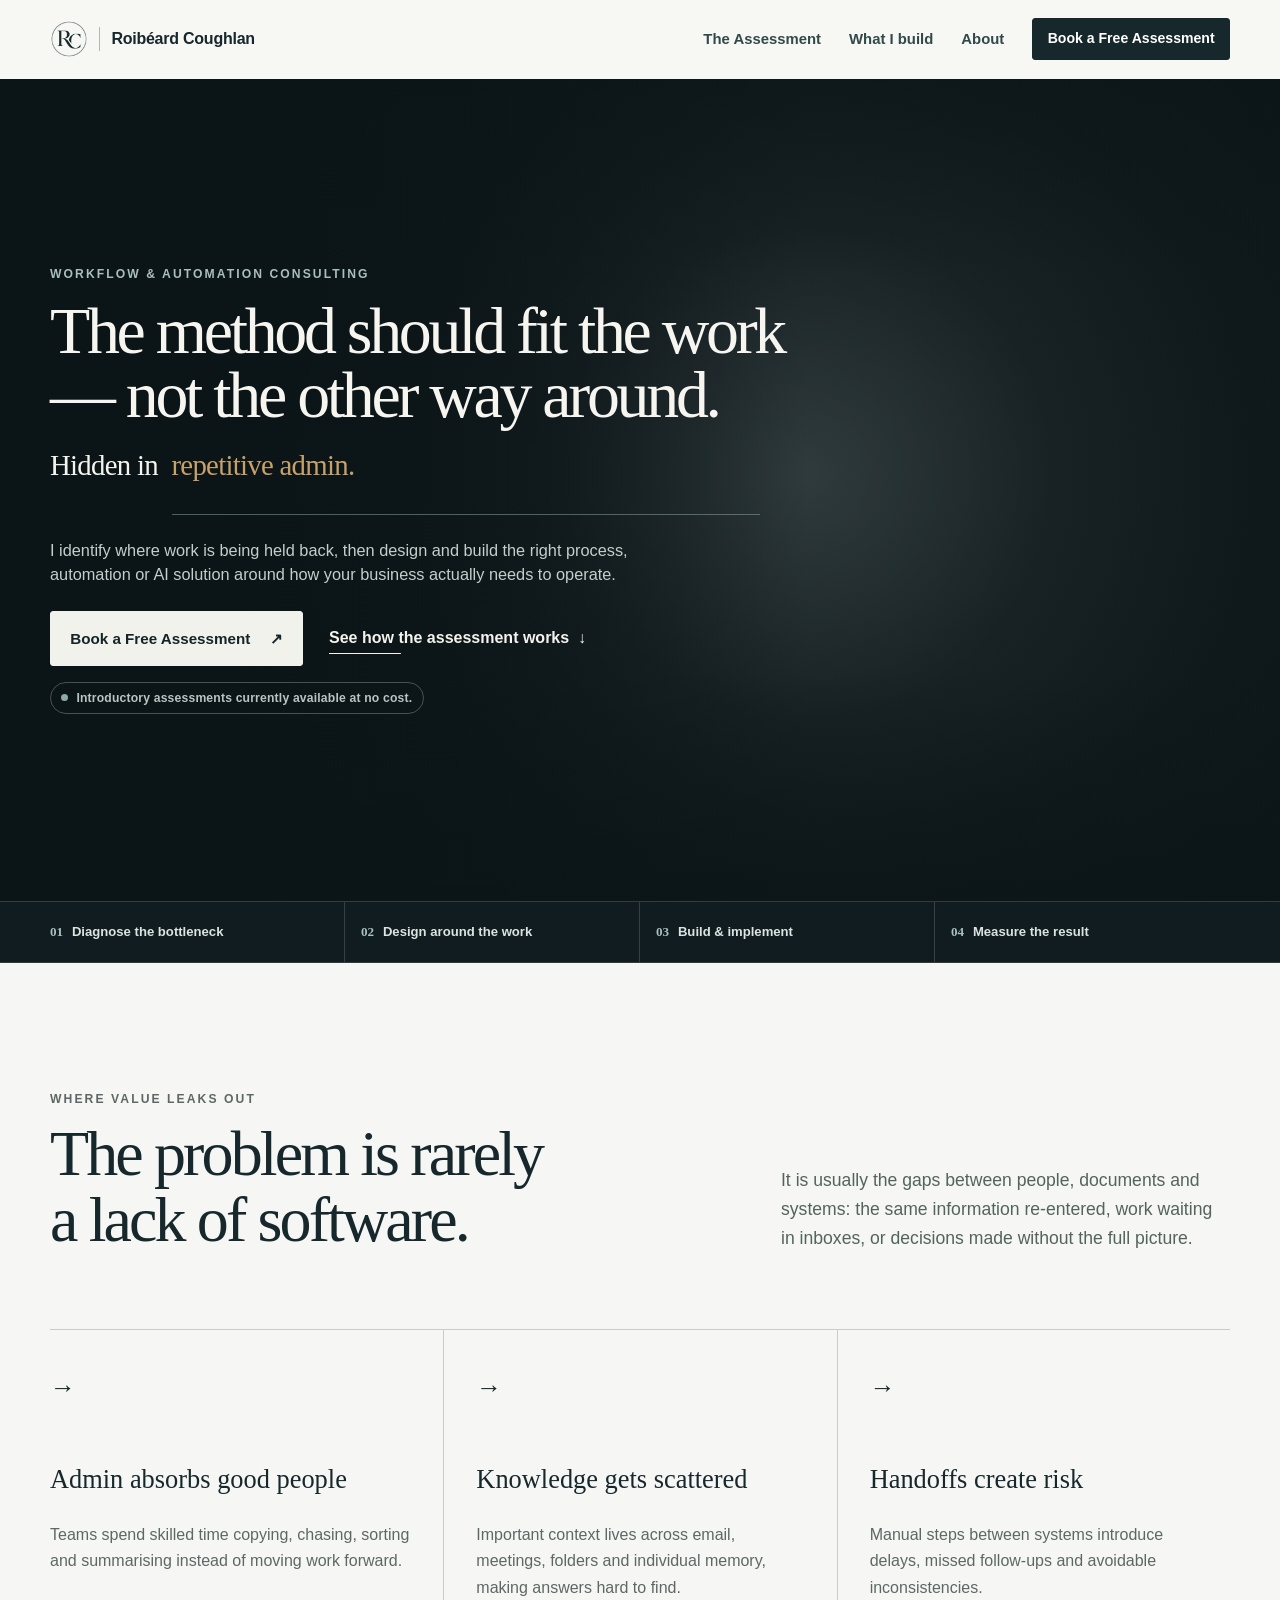
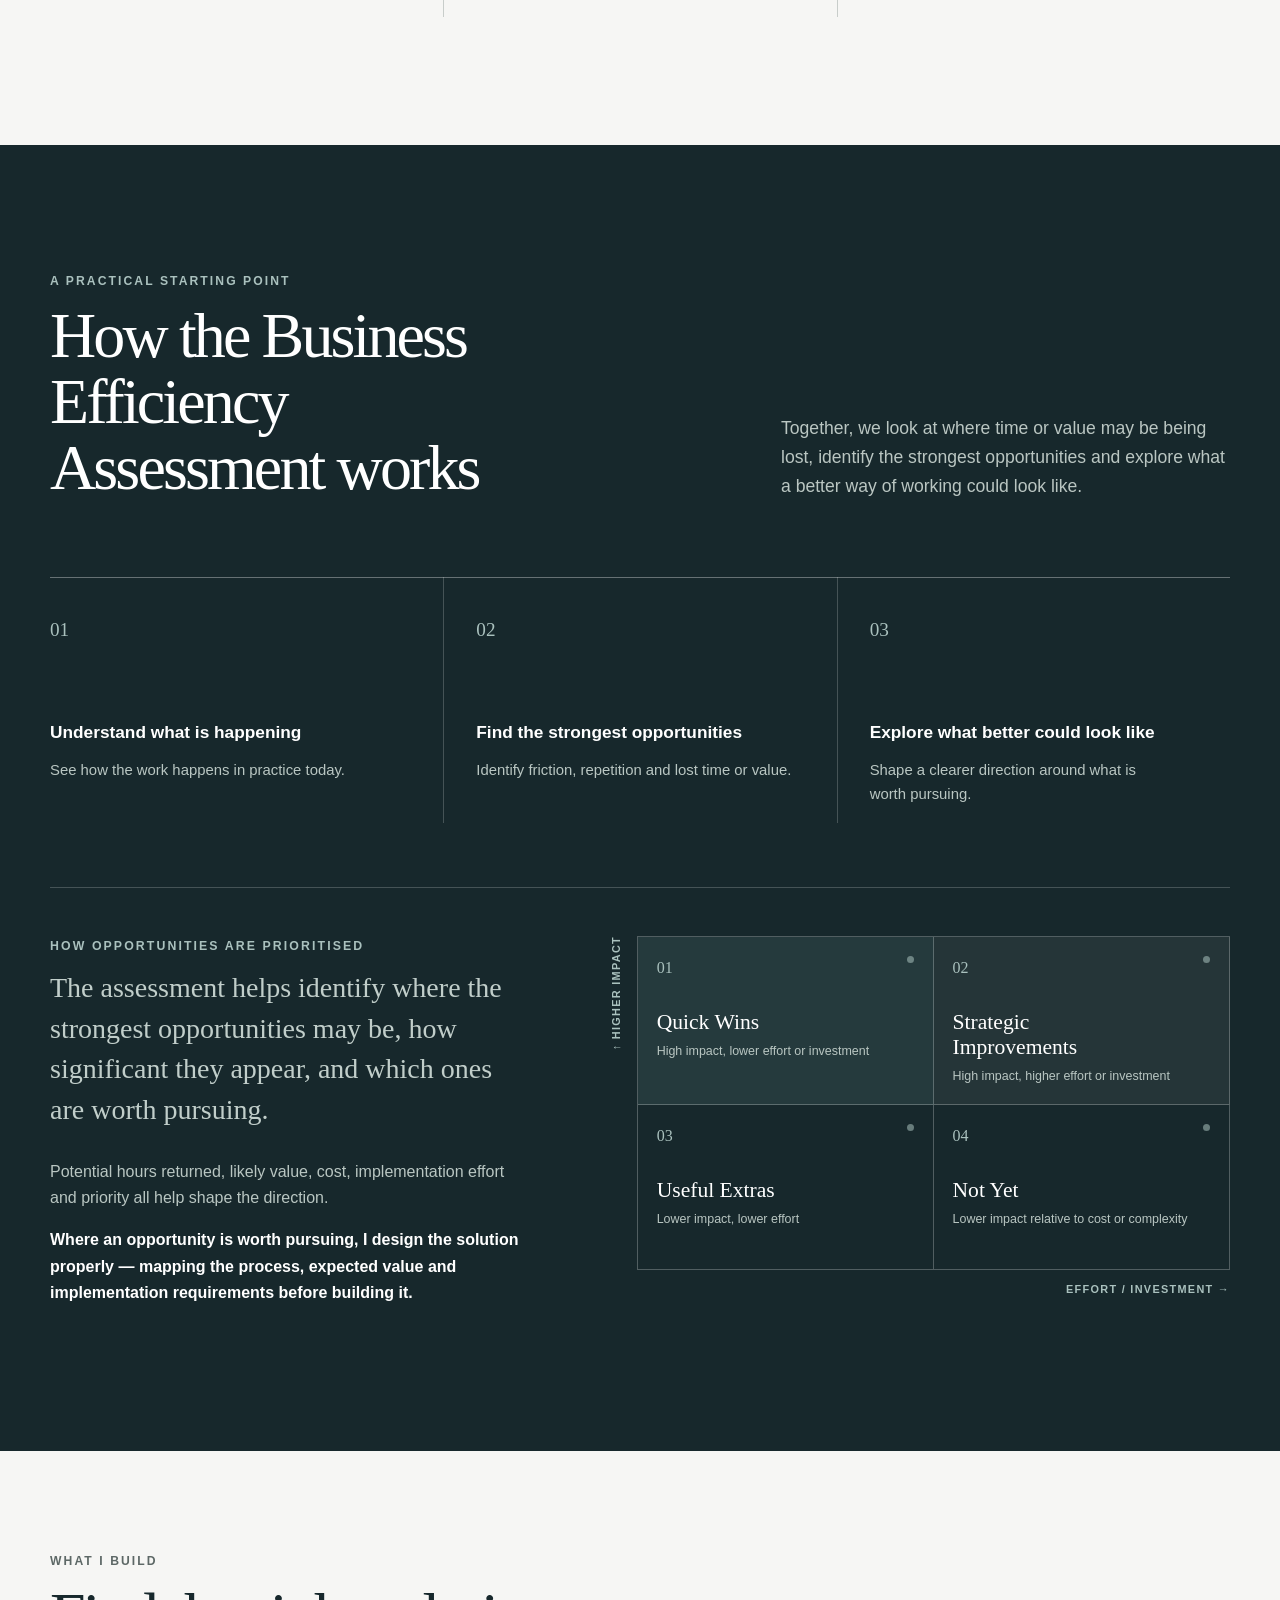
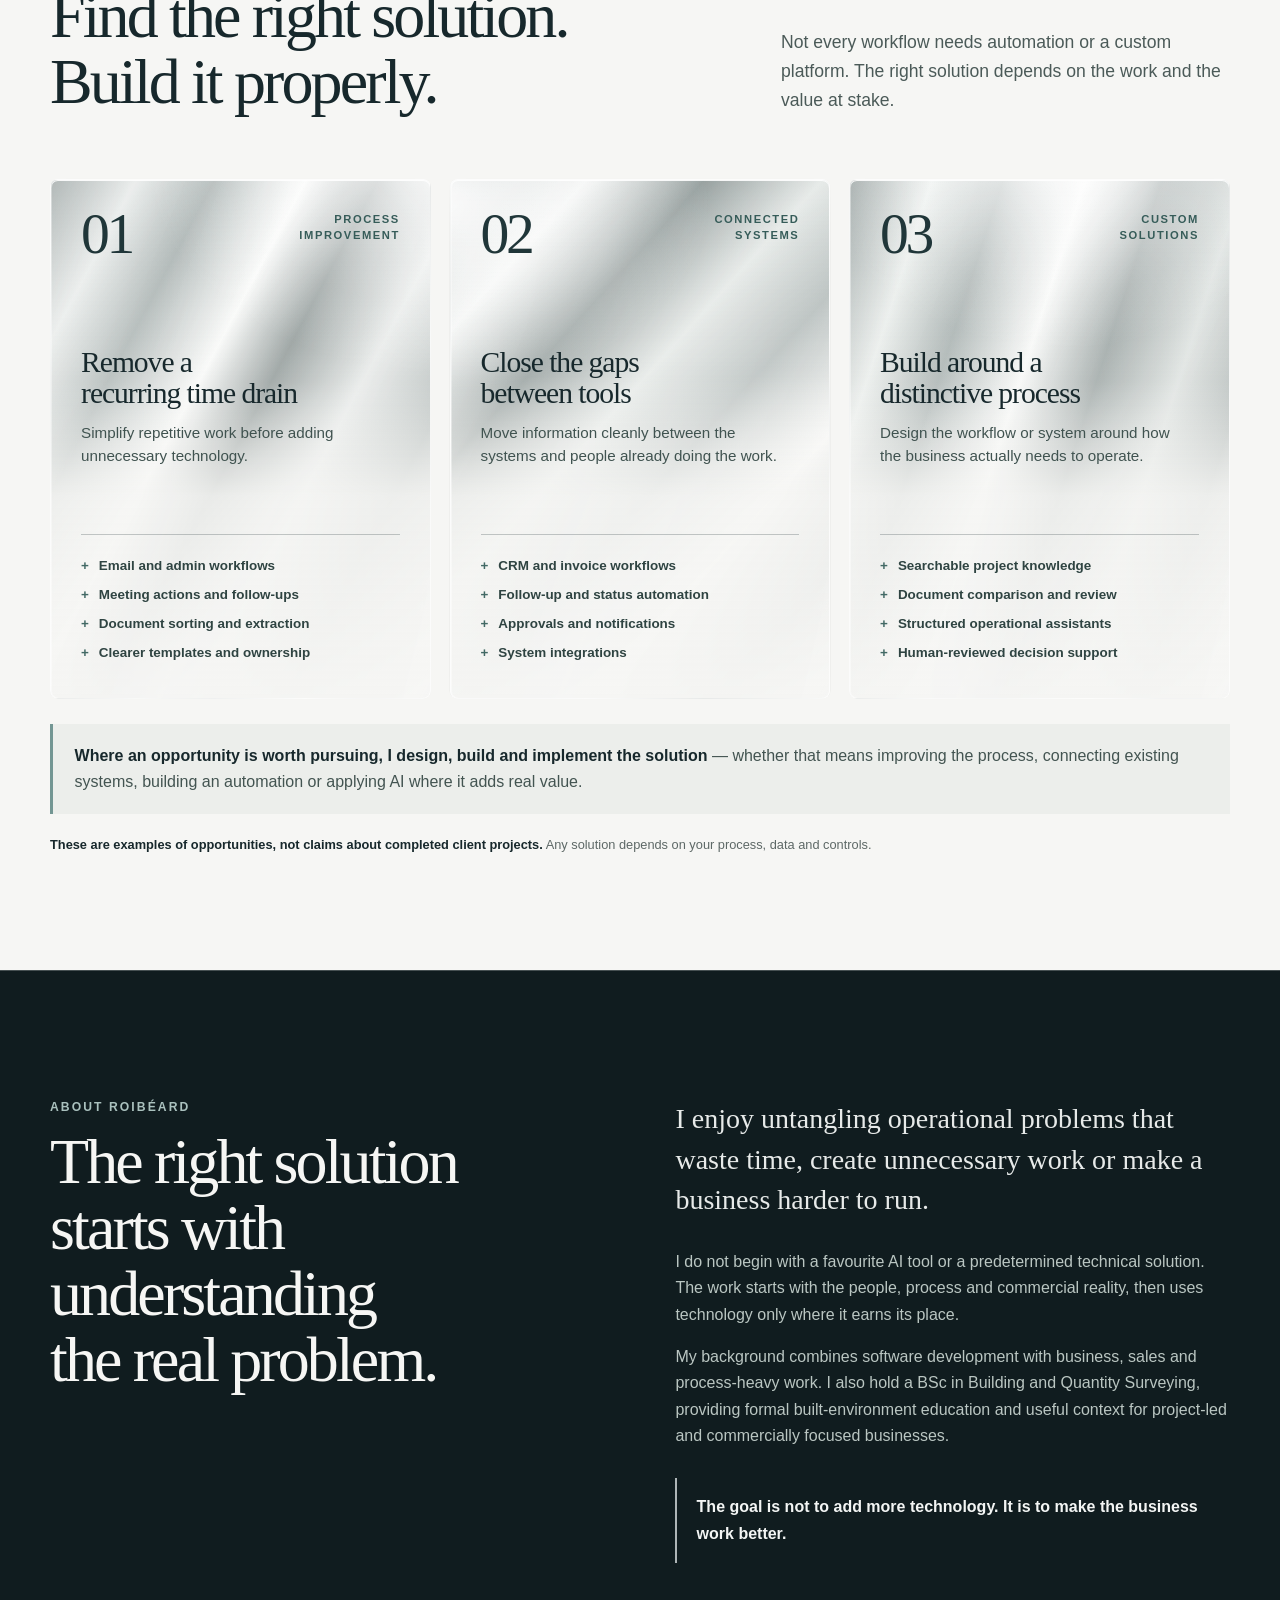
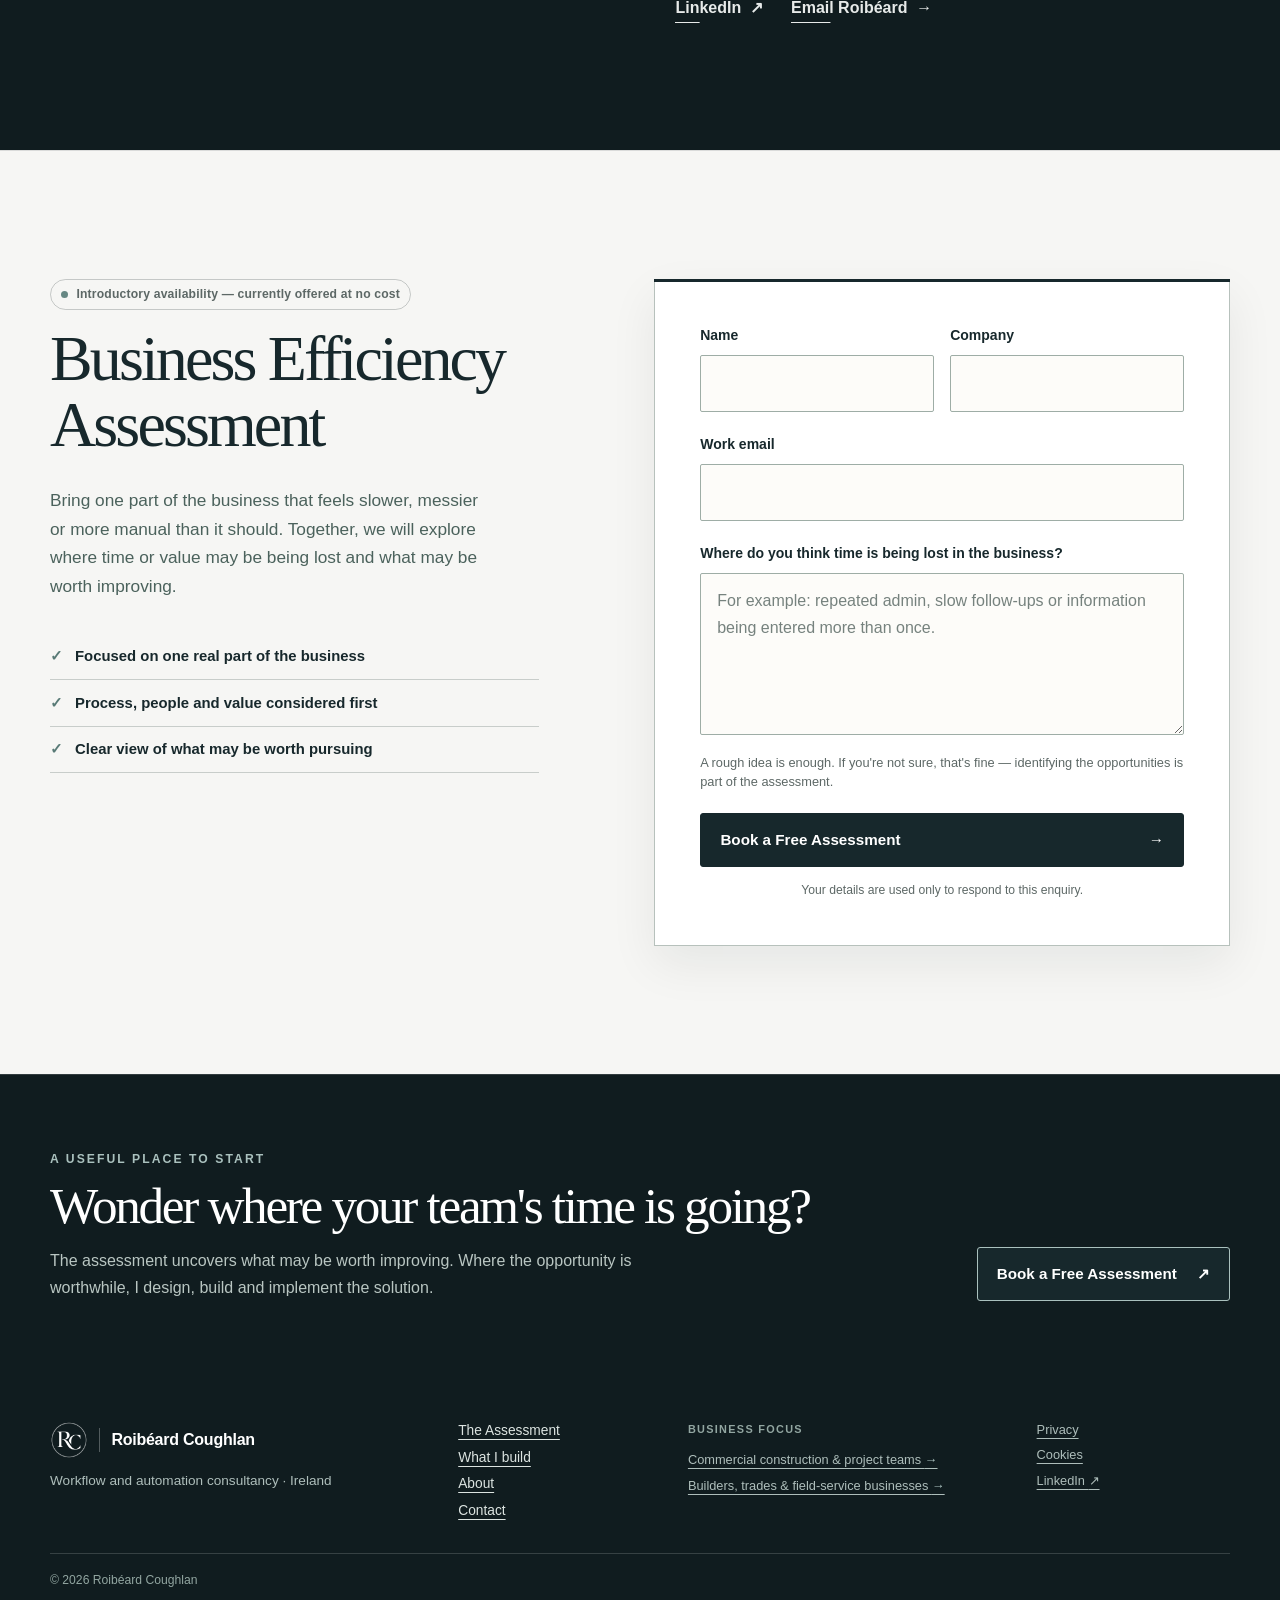
==== commit a94e9e4f: "Add new motionSite ai cards to homepage" ====
--- a/index.html
+++ b/index.html
@@ -30,7 +30,7 @@
   }
   </script>
 </head>
-<body>
+<body class="home-page">
   <a class="skip-link" href="#main">Skip to main content</a>
   <header class="site-header" data-header>
     <div class="shell nav-wrap">
@@ -65,7 +65,7 @@
       </div>
     </section>
 
-    <section class="trust-strip" aria-label="Service principles"><div class="shell trust-grid"><p><span>01</span>Process before tools</p><p><span>02</span>Practical, not performative</p><p><span>03</span>Human oversight built in</p><p><span>04</span>Built around your operation</p></div></section>
+    <section class="trust-strip" aria-label="Service principles"><div class="shell trust-grid"><p><span>01</span>Diagnose the bottleneck</p><p><span>02</span>Design around the work</p><p><span>03</span>Build &amp; implement</p><p><span>04</span>Measure the result</p></div></section>
 
     <section class="section problems" id="problems">
       <div class="shell split-heading"><div><p class="eyebrow">Where value leaks out</p><h2>The problem is rarely a lack of software.</h2></div><div class="section-intro"><p>It is usually the gaps between people, documents and systems: the same information re-entered, work waiting in inboxes, or decisions made without the full picture.</p></div></div>
@@ -105,12 +105,12 @@
       </div>
     </section>
 
-    <section class="section" id="opportunities">
-      <div class="shell split-heading"><div><p class="eyebrow">From opportunity to working solution</p><h2>Identify the opportunity. Design the right solution. Build it properly.</h2></div><div class="section-intro"><p>Not every workflow needs automation or a custom platform. The right solution depends on the work, the value at stake and the complexity the team can sensibly support.</p></div></div>
+    <section class="section what-i-build" id="opportunities">
+      <div class="shell split-heading"><div><p class="eyebrow">What I build</p><h2>Find the right solution. Build it properly.</h2></div><div class="section-intro"><p>Not every workflow needs automation or a custom platform. The right solution depends on the work and the value at stake.</p></div></div>
       <div class="shell service-grid">
-        <article><p class="service-number">01 / Process improvements</p><h3>Remove a recurring time drain</h3><p>Redesign a contained part of the work so it takes less attention and is easier to carry out consistently.</p><ul><li>Email and admin workflows</li><li>Meeting actions and follow-ups</li><li>Document sorting and extraction</li><li>Clearer templates and ownership</li></ul></article>
-        <article><p class="service-number">02 / Connected systems</p><h3>Close the gaps between tools</h3><p>Design and build reliable handoffs that move information through existing systems with clear checks and ownership.</p><ul><li>CRM and invoice workflows</li><li>Follow-up and status automation</li><li>Approvals and notifications</li><li>System integrations</li></ul></article>
-        <article><p class="service-number">03 / Custom solutions</p><h3>Build around a distinctive process</h3><p>Design and build purpose-made tools where an important workflow cannot be served sensibly off the shelf.</p><ul><li>Searchable project knowledge</li><li>Document comparison and review</li><li>Structured operational assistants</li><li>Human-reviewed decision support</li></ul></article>
+        <article><p class="service-number"><span class="service-index">01</span><span class="service-category">Process improvement</span></p><h3>Remove a recurring time drain</h3><p class="service-description">Simplify repetitive work before adding unnecessary technology.</p><ul><li>Email and admin workflows</li><li>Meeting actions and follow-ups</li><li>Document sorting and extraction</li><li>Clearer templates and ownership</li></ul></article>
+        <article><p class="service-number"><span class="service-index">02</span><span class="service-category">Connected systems</span></p><h3>Close the gaps between tools</h3><p class="service-description">Move information cleanly between the systems and people already doing the work.</p><ul><li>CRM and invoice workflows</li><li>Follow-up and status automation</li><li>Approvals and notifications</li><li>System integrations</li></ul></article>
+        <article><p class="service-number"><span class="service-index">03</span><span class="service-category">Custom solutions</span></p><h3>Build around a distinctive process</h3><p class="service-description">Design the workflow or system around how the business actually needs to operate.</p><ul><li>Searchable project knowledge</li><li>Document comparison and review</li><li>Structured operational assistants</li><li>Human-reviewed decision support</li></ul></article>
       </div>
       <p class="delivery-note shell"><strong>Where an opportunity is worth pursuing, I design, build and implement the solution</strong> — whether that means improving the process, connecting existing systems, building an automation or applying AI where it adds real value.</p>
       <p class="examples-note shell"><strong>These are examples of opportunities, not claims about completed client projects.</strong> Any solution depends on your process, data and controls.</p>
--- a/assets/css/styles.css
+++ b/assets/css/styles.css
@@ -16,6 +16,7 @@
 * { box-sizing: border-box; }
 html { scroll-behavior: smooth; }
 body { margin: 0; background: var(--paper); color: var(--ink); font-family: var(--sans); font-size: 1rem; line-height: 1.65; -webkit-font-smoothing: antialiased; }
+body.home-page { background: #f6f6f4; }
 body.nav-open { overflow: hidden; }
 a { color: inherit; }
 img { display: block; max-width: 100%; }
@@ -123,7 +124,7 @@
   min-height: 2.3em;
   border-bottom-color: rgba(147, 179, 175, .48);
 }
-.home-hero .hero-rotation-window [data-rotating-phrase] { color: #9ebbb7; }
+.home-hero .hero-rotation-window [data-rotating-phrase] { color: #c7a16a; }
 .home-hero .hero-lead {
   max-width: 650px;
   margin-bottom: 1.55rem;
@@ -144,10 +145,10 @@
 }
 .home-hero .button:hover,
 .home-hero .button:focus-visible {
-  border-color: #9ebbb7;
-  background: rgba(11, 20, 23, .4);
-  color: #f5f5f0;
-  box-shadow: 0 5px 16px rgba(0, 0, 0, .28);
+  border-color: rgba(199, 161, 106, .82);
+  background: #f4f2eb;
+  color: #142427;
+  box-shadow: 0 5px 18px rgba(199, 161, 106, .18);
 }
 .home-hero .text-link { color: #f4f3ed; }
 .home-hero .hero-availability {
@@ -239,8 +240,10 @@
 .line-icon { display: inline-block; margin-bottom: 3.5rem; font-size: 1.6rem; }
 .problem-grid h3, .service-grid h3, .opportunity-grid h3 { font-family: var(--serif); font-size: 1.65rem; font-weight: 400; line-height: 1.2; }
 .problem-grid p, .service-grid > article > p, .opportunity-grid p { color: var(--muted); }
+.home-page .problems { background: #f6f6f4; }
 
 .dark-section { background: var(--ink); color: var(--white); }
+.home-page #approach { background: #17282c; }
 .on-dark .eyebrow, .dark-section .eyebrow { color: var(--accent-light); }
 .on-dark .section-intro { color: #bac6c2; }
 .process-grid { position: relative; display: grid; grid-template-columns: repeat(3, 1fr); margin: 0; padding: 0; list-style: none; }
@@ -276,21 +279,97 @@
 .implementation-statement p { max-width: 960px; margin: 0; color: #c8d2cf; }
 .implementation-statement strong { color: var(--white); }
 
-.service-grid { display: grid; grid-template-columns: repeat(3, 1fr); gap: 1rem; }
-.service-grid article { display: flex; flex-direction: column; min-height: 540px; padding: 2rem; background: var(--white); border: 1px solid var(--line); transition: transform 220ms cubic-bezier(.22, 1, .36, 1), border-color 220ms ease, box-shadow 220ms ease; }
-.service-grid article:nth-child(2) { background: var(--mist); }
-.service-grid article:hover { transform: translateY(-2px); border-color: #879c96; box-shadow: 0 12px 30px rgba(16, 28, 31, .09); }
-.service-number { margin-bottom: 5rem; color: #587a76; font-size: .78rem; font-weight: 800; letter-spacing: .11em; text-transform: uppercase; }
-.service-grid h3 { font-size: 2rem; }
-.service-grid ul { margin: auto 0 0; padding: 1.3rem 0 0; border-top: 1px solid var(--line); list-style: none; }
-.service-grid li { padding: .4rem 0; font-size: .94rem; }
-.service-grid li::before { content: "+"; margin-right: .7rem; color: #587a76; }
-.examples-note { margin-top: 1.5rem; color: var(--muted); font-size: .82rem; }
+.what-i-build {
+  position: relative;
+  overflow: hidden;
+  padding-block: clamp(5rem, 8vw, 7rem);
+  background: #f6f6f4;
+}
+.what-i-build .split-heading { margin-bottom: clamp(3rem, 5vw, 4.5rem); }
+.what-i-build .split-heading h2 { max-width: 720px; }
+.what-i-build .section-intro { max-width: 520px; color: #4b5a58; }
+.service-grid { display: grid; grid-template-columns: repeat(3, minmax(0, 1fr)); gap: clamp(.8rem, 1.45vw, 1.35rem); }
+.service-grid article {
+  position: relative;
+  isolation: isolate;
+  display: flex;
+  flex-direction: column;
+  min-height: 520px;
+  padding: clamp(1.65rem, 2.35vw, 2rem);
+  overflow: hidden;
+  border: 1px solid rgba(255, 255, 255, .74);
+  border-radius: 8px;
+  background:
+    linear-gradient(180deg, rgba(255, 255, 255, .06) 0%, rgba(246, 246, 244, .24) 39%, rgba(246, 246, 244, .88) 61%, rgba(246, 246, 244, .98) 100%),
+    radial-gradient(ellipse 105% 55% at 104% -4%, rgba(255, 255, 255, .94) 0%, rgba(255, 255, 255, .2) 53%, transparent 75%),
+    linear-gradient(118deg, #9ba4a3 0%, #e8ebea 13%, #aab3b2 25%, #fafbfa 39%, #858f8e 50%, #e7eae9 64%, #aeb6b5 78%, #f4f5f4 100%);
+  box-shadow: 0 20px 44px rgba(16, 28, 31, .12), inset 0 1px 0 rgba(255, 255, 255, .9), inset 1px 0 0 rgba(255, 255, 255, .38);
+  transition: transform 280ms cubic-bezier(.22, 1, .36, 1), border-color 240ms ease, box-shadow 280ms ease;
+}
+.service-grid article:nth-child(2) {
+  background:
+    linear-gradient(180deg, rgba(255, 255, 255, .04) 0%, rgba(246, 246, 244, .22) 38%, rgba(246, 246, 244, .88) 61%, rgba(246, 246, 244, .98) 100%),
+    radial-gradient(ellipse 95% 48% at -4% 4%, rgba(255, 255, 255, .96) 0%, rgba(255, 255, 255, .2) 56%, transparent 76%),
+    linear-gradient(132deg, #a3acab 0%, #f2f4f3 16%, #909a99 30%, #e5e9e7 44%, #b3bbba 57%, #fbfbfa 72%, #9da6a5 87%, #e8ebea 100%);
+}
+.service-grid article:nth-child(3) {
+  background:
+    linear-gradient(180deg, rgba(255, 255, 255, .06) 0%, rgba(246, 246, 244, .24) 39%, rgba(246, 246, 244, .88) 61%, rgba(246, 246, 244, .98) 100%),
+    radial-gradient(ellipse 86% 52% at 56% -8%, rgba(255, 255, 255, .98) 0%, rgba(255, 255, 255, .18) 58%, transparent 78%),
+    linear-gradient(108deg, #899493 0%, #e9edeb 15%, #a2acab 28%, #f9faf9 43%, #929c9b 57%, #dce1df 72%, #abb3b2 84%, #f5f6f5 100%);
+}
+.service-grid article::before {
+  content: "";
+  position: absolute;
+  z-index: 1;
+  inset: -24% auto -18% -42%;
+  width: 42%;
+  pointer-events: none;
+  background: linear-gradient(105deg, transparent 0%, rgba(255, 255, 255, .08) 25%, rgba(255, 255, 255, .78) 49%, rgba(255, 255, 255, .1) 71%, transparent 100%);
+  filter: blur(2px);
+  opacity: .56;
+  transform: skewX(-13deg);
+  transition: transform 1100ms cubic-bezier(.16, 1, .3, 1), opacity 1100ms ease;
+}
+.service-grid article::after {
+  content: "";
+  position: absolute;
+  z-index: 1;
+  inset: 0;
+  pointer-events: none;
+  border-radius: inherit;
+  background: linear-gradient(112deg, rgba(255, 255, 255, .38), transparent 24%, rgba(255, 255, 255, .1) 54%, transparent 78%);
+  mix-blend-mode: screen;
+  opacity: .48;
+}
+.service-grid article > * { position: relative; z-index: 2; }
+.service-grid article:hover { transform: translateY(-4px) scale(1.004); border-color: rgba(115, 150, 147, .72); box-shadow: 0 26px 52px rgba(16, 28, 31, .16), inset 0 1px 0 rgba(255, 255, 255, .94); }
+.service-number {
+  display: flex;
+  align-items: flex-start;
+  justify-content: space-between;
+  gap: 1rem;
+  margin: 0 0 clamp(4.5rem, 7vw, 6rem);
+}
+.service-index { color: #203639; font-family: var(--serif); font-size: clamp(3.2rem, 4.5vw, 4.35rem); font-weight: 400; letter-spacing: -.06em; line-height: .82; }
+.service-category { max-width: 140px; padding-top: .15rem; color: #365c59; font-size: .7rem; font-weight: 800; letter-spacing: .14em; line-height: 1.4; text-align: right; text-transform: uppercase; }
+.service-grid h3 { max-width: 300px; margin-bottom: .8rem; color: #17282c; font-size: clamp(1.85rem, 2.25vw, 2.2rem); letter-spacing: -.035em; line-height: 1.06; }
+.service-grid .service-description { max-width: 310px; margin-bottom: 1.4rem; color: #405350; font-size: .95rem; line-height: 1.5; }
+.service-grid ul { margin: auto 0 0; padding: 1rem 0 0; border-top: 1px solid rgba(23, 40, 44, .24); list-style: none; }
+.service-grid li { padding: .34rem 0; color: #2f4442; font-size: .84rem; font-weight: 650; line-height: 1.35; }
+.service-grid li::before { content: "+"; margin-right: .62rem; color: #426965; }
+.examples-note { margin-top: 1.25rem; color: var(--muted); font-size: .8rem; }
 .examples-note strong { color: var(--ink); }
-.delivery-note { margin-top: 2rem; padding: 1.3rem 1.5rem; border-left: 3px solid var(--accent); background: var(--mist); color: #435451; }
+.delivery-note { margin-top: 1.6rem; padding: 1.15rem 1.35rem; border-left: 3px solid var(--accent); background: #eceeeb; color: #435451; }
 .delivery-note strong { color: var(--ink); }
 
 .about-section { border-top: 1px solid var(--line); }
+.home-page .about-section { border-color: rgba(174, 181, 183, .34); background: #101c1f; color: #f6f6f4; }
+.home-page .about-section .eyebrow { color: #aac1be; }
+.home-page .about-section .large-copy { color: #e7eae9; }
+.home-page .about-section .about-copy > p:not(.eyebrow):not(.large-copy):not(.about-principle) { color: #bac6c2; }
+.home-page .about-section .about-copy .about-principle { border-left-color: #aeb5b7; color: #f3f5f4; }
+.home-page .about-section .text-link { color: #e7eae9; }
 .about-grid { display: grid; grid-template-columns: .92fr 1fr; gap: clamp(3rem, 9vw, 8rem); align-items: start; }
 .about-heading { max-width: 580px; }
 .about-copy h2 { margin-bottom: 2rem; }
@@ -300,6 +379,7 @@
 .about-links { display: flex; gap: 1.75rem; margin-top: 2rem; flex-wrap: wrap; }
 
 .booking-section { background: var(--mist); }
+.home-page .booking-section { border-top: 1px solid rgba(89, 97, 100, .18); background: #f6f6f4; }
 .booking-grid { display: grid; grid-template-columns: .85fr 1fr; gap: clamp(3rem, 9vw, 8rem); align-items: start; }
 .booking-copy h2 { margin-bottom: 1.8rem; }
 .booking-copy > p:not(.eyebrow):not(.availability-badge) { color: #4b625c; font-size: 1.08rem; }
@@ -322,6 +402,7 @@
 .form-note { margin: .85rem 0 0; color: var(--muted); font-size: .76rem; text-align: center; }
 
 .closing-cta { padding: clamp(3.25rem, 6vw, 4.75rem) 0; border-top: 1px solid rgba(255,255,255,.14); background: var(--ink-deep); color: var(--white); }
+.home-page .closing-cta { background: #101c1f; }
 .closing-cta-grid { display: grid; grid-template-columns: minmax(0, 1fr) auto; gap: clamp(2.5rem, 7vw, 6rem); align-items: end; }
 .closing-cta .eyebrow { margin-bottom: .7rem; }
 .closing-cta h2 { max-width: 760px; font-size: clamp(2.25rem, 4vw, 3.65rem); }
@@ -332,7 +413,7 @@
 .closing-cta .button:hover, .closing-cta .button:focus-visible { border-color: var(--accent-light); background: var(--paper); color: var(--ink-deep); box-shadow: 0 4px 10px rgba(16, 28, 31, .12); }
 .closing-cta .button:focus-visible { outline-color: var(--accent-light); }
 
-.site-footer { padding: 2.75rem 0 1.25rem; background: var(--ink-deep); color: var(--white); }
+.site-footer { padding: 2.75rem 0 1.25rem; background: #101c1f; color: var(--white); }
 .footer-main { display: grid; grid-template-columns: minmax(220px, 1.2fr) .6fr minmax(225px, 1fr) .65fr; gap: clamp(1.5rem, 4vw, 3.5rem); align-items: start; }
 .footer-brand { margin-bottom: .7rem; }
 .footer-brand .brand-mark { filter: brightness(0) invert(1); }
@@ -424,6 +505,9 @@
   .process-grid { grid-template-columns: repeat(3, 1fr); }
   .process-grid span { margin-bottom: 2.5rem; }
   .service-grid article { min-height: 440px; }
+  .what-i-build .service-grid { grid-template-columns: repeat(2, minmax(0, 1fr)); }
+  .what-i-build .service-grid article { min-height: 470px; }
+  .what-i-build .service-grid article:last-child { grid-column: 1 / -1; width: calc((100% - clamp(.8rem, 1.45vw, 1.35rem)) / 2); justify-self: center; }
   .opportunity-map { max-width: 680px; }
   .opportunity-grid { grid-template-columns: 1fr 1fr; }
   .closing-cta { padding-block: 3.75rem; }
@@ -474,6 +558,10 @@
   .service-grid article { min-height: auto; }
   .service-number { margin-bottom: 3rem; }
   .service-grid ul { margin-top: 2.5rem; }
+  .what-i-build .service-grid { grid-template-columns: 1fr; }
+  .what-i-build .service-grid article { min-height: auto; padding: 1.55rem; }
+  .what-i-build .service-grid article:last-child { grid-column: auto; width: auto; }
+  .what-i-build .service-grid h3 { font-size: clamp(1.85rem, 9vw, 2.25rem); }
   .field-row, .opportunity-grid, .footer-grid, .footer-main { grid-template-columns: 1fr; }
   .footer-identity { grid-column: auto; }
   .opportunity-grid { border-left: 0; }
@@ -498,6 +586,17 @@
 .motion-ready .reveal-item.is-visible { opacity: 1; transform: translateY(0); }
 .motion-ready .reveal-item.is-visible:is(.service-grid article, .opportunity-grid article, .map-cell):hover { transform: translateY(-2px); }
 .motion-ready .reveal-item.is-visible:is(.audit-card, .project-card):hover { transform: translateY(-2px); }
+.motion-ready .what-i-build .service-grid > article.reveal-item {
+  opacity: .42;
+  filter: blur(.8px);
+  clip-path: inset(0 0 10% 0 round 8px);
+  transform: translateY(18px) scale(.985);
+  transition: opacity 760ms ease, transform 760ms cubic-bezier(.16, 1, .3, 1), clip-path 820ms cubic-bezier(.16, 1, .3, 1), filter 660ms ease, box-shadow 280ms ease, border-color 240ms ease;
+  transition-delay: var(--reveal-delay, 0ms);
+}
+.motion-ready .what-i-build .service-grid > article.reveal-item.is-visible { opacity: 1; filter: none; clip-path: inset(0 round 8px); transform: translateY(0) scale(1); }
+.motion-ready .what-i-build .service-grid > article.reveal-item.is-visible::before { opacity: .16; transform: translateX(360%) skewX(-13deg); transition-delay: calc(var(--reveal-delay, 0ms) + 180ms); }
+.motion-ready .what-i-build .service-grid > article.reveal-item.is-visible:hover { transform: translateY(-4px) scale(1.004); }
 .motion-ready .process-grid::before { transform: scaleX(0); transition: transform 820ms cubic-bezier(.22, 1, .36, 1); }
 .motion-ready .process-grid.is-progress-visible::before { transform: scaleX(1); }
 .motion-ready .audit-detail-list::before { transform: scaleY(0); transition: transform 900ms cubic-bezier(.22, 1, .36, 1); }
@@ -515,6 +614,8 @@
   .home-hero .hero-availability { opacity: 1 !important; transform: none !important; animation: none !important; }
   .hero-media-video { transition: none !important; }
   .reveal-item { opacity: 1 !important; transform: none !important; }
+  .what-i-build .service-grid article { filter: none !important; clip-path: none !important; }
+  .what-i-build .service-grid article::before { opacity: .16 !important; transform: translateX(360%) skewX(-13deg) !important; }
   .button:hover, .button:focus-visible, .text-link:hover span, .text-link:focus-visible span, .audit-card:hover, .project-card:hover, .service-grid article:hover, .opportunity-grid article:hover, .map-cell:hover, .map-cell:hover::after { transform: none !important; }
   .process-grid::before, .audit-detail-list::before { transform: none !important; }
 }
